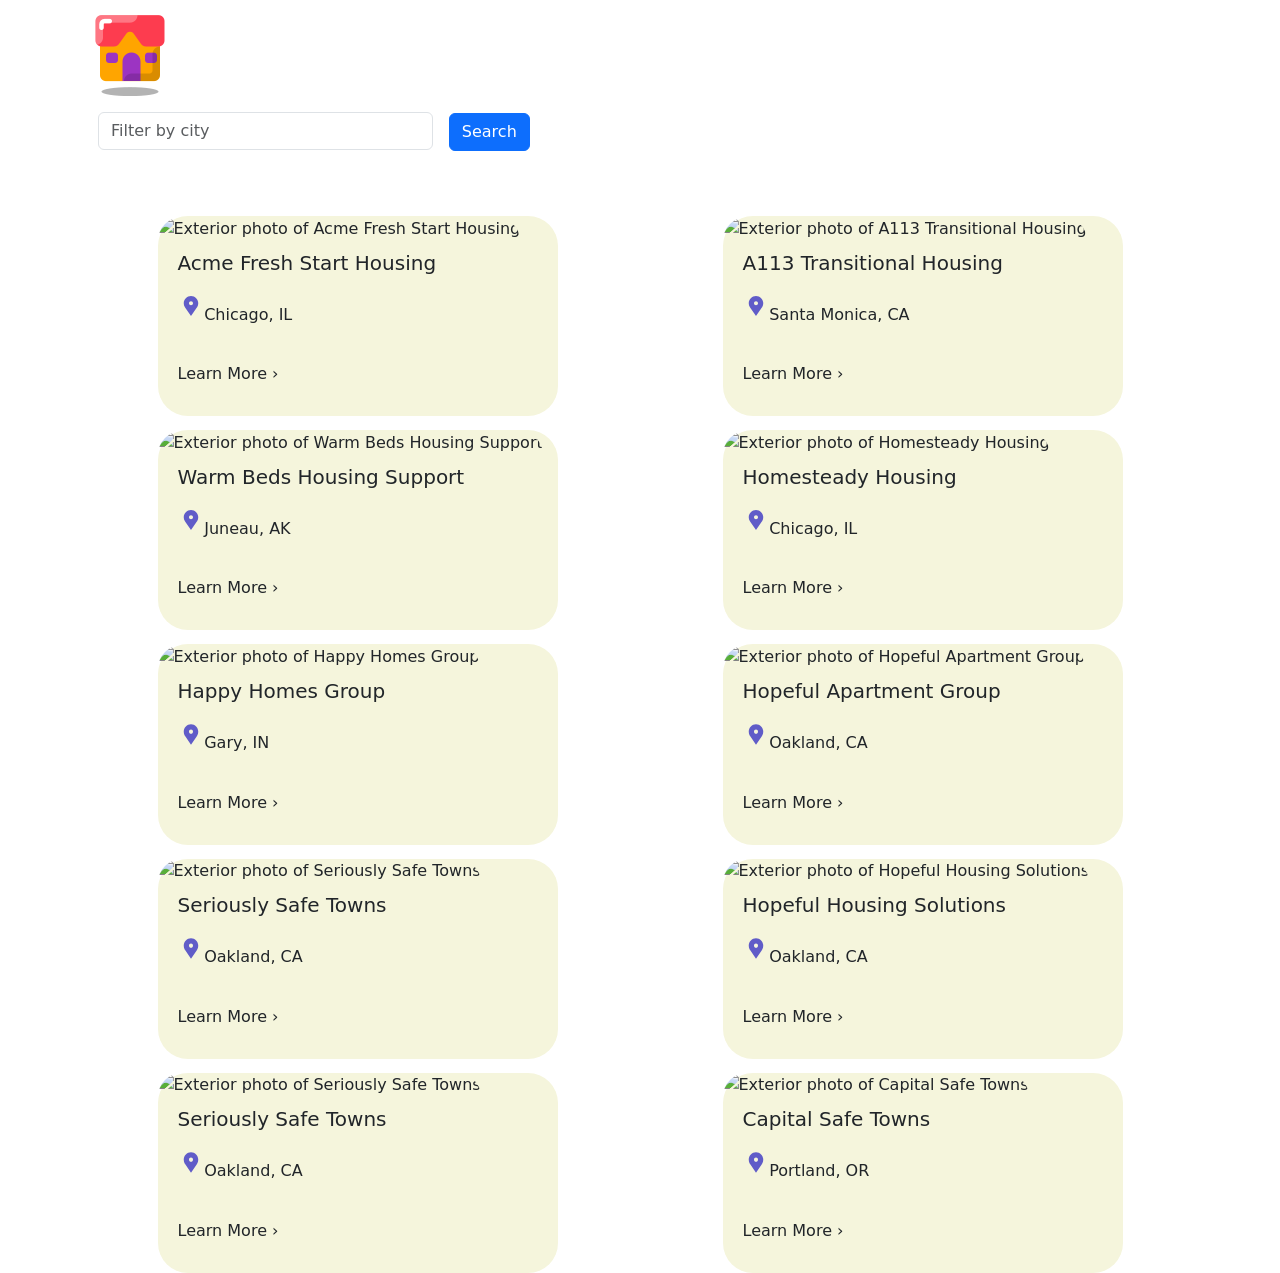
==== index.html @ 2a4a2e97 "Auto-generated commit" ====
<!doctype html>
<html lang="en" data-beasties-container>
<head>
  <meta charset="utf-8">
  <title>Assignment3HomesApp</title>
  <base href="/assignment-3-homes-app">
  <meta name="viewport" content="width=device-width, initial-scale=1">
  <link rel="icon" type="image/x-icon" href="favicon.ico">
<style>:root{--bs-blue:#0d6efd;--bs-indigo:#6610f2;--bs-purple:#6f42c1;--bs-pink:#d63384;--bs-red:#dc3545;--bs-orange:#fd7e14;--bs-yellow:#ffc107;--bs-green:#198754;--bs-teal:#20c997;--bs-cyan:#0dcaf0;--bs-black:#000;--bs-white:#fff;--bs-gray:#6c757d;--bs-gray-dark:#343a40;--bs-gray-100:#f8f9fa;--bs-gray-200:#e9ecef;--bs-gray-300:#dee2e6;--bs-gray-400:#ced4da;--bs-gray-500:#adb5bd;--bs-gray-600:#6c757d;--bs-gray-700:#495057;--bs-gray-800:#343a40;--bs-gray-900:#212529;--bs-primary:#0d6efd;--bs-secondary:#6c757d;--bs-success:#198754;--bs-info:#0dcaf0;--bs-warning:#ffc107;--bs-danger:#dc3545;--bs-light:#f8f9fa;--bs-dark:#212529;--bs-primary-rgb:13,110,253;--bs-secondary-rgb:108,117,125;--bs-success-rgb:25,135,84;--bs-info-rgb:13,202,240;--bs-warning-rgb:255,193,7;--bs-danger-rgb:220,53,69;--bs-light-rgb:248,249,250;--bs-dark-rgb:33,37,41;--bs-primary-text-emphasis:#052c65;--bs-secondary-text-emphasis:#2b2f32;--bs-success-text-emphasis:#0a3622;--bs-info-text-emphasis:#055160;--bs-warning-text-emphasis:#664d03;--bs-danger-text-emphasis:#58151c;--bs-light-text-emphasis:#495057;--bs-dark-text-emphasis:#495057;--bs-primary-bg-subtle:#cfe2ff;--bs-secondary-bg-subtle:#e2e3e5;--bs-success-bg-subtle:#d1e7dd;--bs-info-bg-subtle:#cff4fc;--bs-warning-bg-subtle:#fff3cd;--bs-danger-bg-subtle:#f8d7da;--bs-light-bg-subtle:#fcfcfd;--bs-dark-bg-subtle:#ced4da;--bs-primary-border-subtle:#9ec5fe;--bs-secondary-border-subtle:#c4c8cb;--bs-success-border-subtle:#a3cfbb;--bs-info-border-subtle:#9eeaf9;--bs-warning-border-subtle:#ffe69c;--bs-danger-border-subtle:#f1aeb5;--bs-light-border-subtle:#e9ecef;--bs-dark-border-subtle:#adb5bd;--bs-white-rgb:255,255,255;--bs-black-rgb:0,0,0;--bs-font-sans-serif:system-ui,-apple-system,"Segoe UI",Roboto,"Helvetica Neue","Noto Sans","Liberation Sans",Arial,sans-serif,"Apple Color Emoji","Segoe UI Emoji","Segoe UI Symbol","Noto Color Emoji";--bs-font-monospace:SFMono-Regular,Menlo,Monaco,Consolas,"Liberation Mono","Courier New",monospace;--bs-gradient:linear-gradient(180deg, rgba(255, 255, 255, .15), rgba(255, 255, 255, 0));--bs-body-font-family:var(--bs-font-sans-serif);--bs-body-font-size:1rem;--bs-body-font-weight:400;--bs-body-line-height:1.5;--bs-body-color:#212529;--bs-body-color-rgb:33,37,41;--bs-body-bg:#fff;--bs-body-bg-rgb:255,255,255;--bs-emphasis-color:#000;--bs-emphasis-color-rgb:0,0,0;--bs-secondary-color:rgba(33, 37, 41, .75);--bs-secondary-color-rgb:33,37,41;--bs-secondary-bg:#e9ecef;--bs-secondary-bg-rgb:233,236,239;--bs-tertiary-color:rgba(33, 37, 41, .5);--bs-tertiary-color-rgb:33,37,41;--bs-tertiary-bg:#f8f9fa;--bs-tertiary-bg-rgb:248,249,250;--bs-heading-color:inherit;--bs-link-color:#0d6efd;--bs-link-color-rgb:13,110,253;--bs-link-decoration:underline;--bs-link-hover-color:#0a58ca;--bs-link-hover-color-rgb:10,88,202;--bs-code-color:#d63384;--bs-highlight-color:#212529;--bs-highlight-bg:#fff3cd;--bs-border-width:1px;--bs-border-style:solid;--bs-border-color:#dee2e6;--bs-border-color-translucent:rgba(0, 0, 0, .175);--bs-border-radius:.375rem;--bs-border-radius-sm:.25rem;--bs-border-radius-lg:.5rem;--bs-border-radius-xl:1rem;--bs-border-radius-xxl:2rem;--bs-border-radius-2xl:var(--bs-border-radius-xxl);--bs-border-radius-pill:50rem;--bs-box-shadow:0 .5rem 1rem rgba(0, 0, 0, .15);--bs-box-shadow-sm:0 .125rem .25rem rgba(0, 0, 0, .075);--bs-box-shadow-lg:0 1rem 3rem rgba(0, 0, 0, .175);--bs-box-shadow-inset:inset 0 1px 2px rgba(0, 0, 0, .075);--bs-focus-ring-width:.25rem;--bs-focus-ring-opacity:.25;--bs-focus-ring-color:rgba(13, 110, 253, .25);--bs-form-valid-color:#198754;--bs-form-valid-border-color:#198754;--bs-form-invalid-color:#dc3545;--bs-form-invalid-border-color:#dc3545}*,:after,:before{box-sizing:border-box}@media(prefers-reduced-motion:no-preference){:root{scroll-behavior:smooth}}body{margin:0;font-family:var(--bs-body-font-family);font-size:var(--bs-body-font-size);font-weight:var(--bs-body-font-weight);line-height:var(--bs-body-line-height);color:var(--bs-body-color);text-align:var(--bs-body-text-align);background-color:var(--bs-body-bg);-webkit-text-size-adjust:100%;-webkit-tap-highlight-color:transparent}:root{--bs-breakpoint-xs:0;--bs-breakpoint-sm:576px;--bs-breakpoint-md:768px;--bs-breakpoint-lg:992px;--bs-breakpoint-xl:1200px;--bs-breakpoint-xxl:1400px}:root{--bs-btn-close-filter: }:root{--bs-carousel-indicator-active-bg:#fff;--bs-carousel-caption-color:#fff;--bs-carousel-control-icon-filter: }</style><link rel="stylesheet" href="styles-JG7EAGFK.css" media="print" onload="this.media='all'"><noscript><link rel="stylesheet" href="styles-JG7EAGFK.css"></noscript></head>
<body>
  <app-root></app-root>
<script src="main-HUT2ZLRN.js" type="module"></script></body>
</html>
---- styles-JG7EAGFK.css ----
@charset "UTF-8";:root,[data-bs-theme=light]{--bs-blue:#0d6efd;--bs-indigo:#6610f2;--bs-purple:#6f42c1;--bs-pink:#d63384;--bs-red:#dc3545;--bs-orange:#fd7e14;--bs-yellow:#ffc107;--bs-green:#198754;--bs-teal:#20c997;--bs-cyan:#0dcaf0;--bs-black:#000;--bs-white:#fff;--bs-gray:#6c757d;--bs-gray-dark:#343a40;--bs-gray-100:#f8f9fa;--bs-gray-200:#e9ecef;--bs-gray-300:#dee2e6;--bs-gray-400:#ced4da;--bs-gray-500:#adb5bd;--bs-gray-600:#6c757d;--bs-gray-700:#495057;--bs-gray-800:#343a40;--bs-gray-900:#212529;--bs-primary:#0d6efd;--bs-secondary:#6c757d;--bs-success:#198754;--bs-info:#0dcaf0;--bs-warning:#ffc107;--bs-danger:#dc3545;--bs-light:#f8f9fa;--bs-dark:#212529;--bs-primary-rgb:13,110,253;--bs-secondary-rgb:108,117,125;--bs-success-rgb:25,135,84;--bs-info-rgb:13,202,240;--bs-warning-rgb:255,193,7;--bs-danger-rgb:220,53,69;--bs-light-rgb:248,249,250;--bs-dark-rgb:33,37,41;--bs-primary-text-emphasis:#052c65;--bs-secondary-text-emphasis:#2b2f32;--bs-success-text-emphasis:#0a3622;--bs-info-text-emphasis:#055160;--bs-warning-text-emphasis:#664d03;--bs-danger-text-emphasis:#58151c;--bs-light-text-emphasis:#495057;--bs-dark-text-emphasis:#495057;--bs-primary-bg-subtle:#cfe2ff;--bs-secondary-bg-subtle:#e2e3e5;--bs-success-bg-subtle:#d1e7dd;--bs-info-bg-subtle:#cff4fc;--bs-warning-bg-subtle:#fff3cd;--bs-danger-bg-subtle:#f8d7da;--bs-light-bg-subtle:#fcfcfd;--bs-dark-bg-subtle:#ced4da;--bs-primary-border-subtle:#9ec5fe;--bs-secondary-border-subtle:#c4c8cb;--bs-success-border-subtle:#a3cfbb;--bs-info-border-subtle:#9eeaf9;--bs-warning-border-subtle:#ffe69c;--bs-danger-border-subtle:#f1aeb5;--bs-light-border-subtle:#e9ecef;--bs-dark-border-subtle:#adb5bd;--bs-white-rgb:255,255,255;--bs-black-rgb:0,0,0;--bs-font-sans-serif:system-ui,-apple-system,"Segoe UI",Roboto,"Helvetica Neue","Noto Sans","Liberation Sans",Arial,sans-serif,"Apple Color Emoji","Segoe UI Emoji","Segoe UI Symbol","Noto Color Emoji";--bs-font-monospace:SFMono-Regular,Menlo,Monaco,Consolas,"Liberation Mono","Courier New",monospace;--bs-gradient:linear-gradient(180deg, rgba(255, 255, 255, .15), rgba(255, 255, 255, 0));--bs-body-font-family:var(--bs-font-sans-serif);--bs-body-font-size:1rem;--bs-body-font-weight:400;--bs-body-line-height:1.5;--bs-body-color:#212529;--bs-body-color-rgb:33,37,41;--bs-body-bg:#fff;--bs-body-bg-rgb:255,255,255;--bs-emphasis-color:#000;--bs-emphasis-color-rgb:0,0,0;--bs-secondary-color:rgba(33, 37, 41, .75);--bs-secondary-color-rgb:33,37,41;--bs-secondary-bg:#e9ecef;--bs-secondary-bg-rgb:233,236,239;--bs-tertiary-color:rgba(33, 37, 41, .5);--bs-tertiary-color-rgb:33,37,41;--bs-tertiary-bg:#f8f9fa;--bs-tertiary-bg-rgb:248,249,250;--bs-heading-color:inherit;--bs-link-color:#0d6efd;--bs-link-color-rgb:13,110,253;--bs-link-decoration:underline;--bs-link-hover-color:#0a58ca;--bs-link-hover-color-rgb:10,88,202;--bs-code-color:#d63384;--bs-highlight-color:#212529;--bs-highlight-bg:#fff3cd;--bs-border-width:1px;--bs-border-style:solid;--bs-border-color:#dee2e6;--bs-border-color-translucent:rgba(0, 0, 0, .175);--bs-border-radius:.375rem;--bs-border-radius-sm:.25rem;--bs-border-radius-lg:.5rem;--bs-border-radius-xl:1rem;--bs-border-radius-xxl:2rem;--bs-border-radius-2xl:var(--bs-border-radius-xxl);--bs-border-radius-pill:50rem;--bs-box-shadow:0 .5rem 1rem rgba(0, 0, 0, .15);--bs-box-shadow-sm:0 .125rem .25rem rgba(0, 0, 0, .075);--bs-box-shadow-lg:0 1rem 3rem rgba(0, 0, 0, .175);--bs-box-shadow-inset:inset 0 1px 2px rgba(0, 0, 0, .075);--bs-focus-ring-width:.25rem;--bs-focus-ring-opacity:.25;--bs-focus-ring-color:rgba(13, 110, 253, .25);--bs-form-valid-color:#198754;--bs-form-valid-border-color:#198754;--bs-form-invalid-color:#dc3545;--bs-form-invalid-border-color:#dc3545}[data-bs-theme=dark]{color-scheme:dark;--bs-body-color:#dee2e6;--bs-body-color-rgb:222,226,230;--bs-body-bg:#212529;--bs-body-bg-rgb:33,37,41;--bs-emphasis-color:#fff;--bs-emphasis-color-rgb:255,255,255;--bs-secondary-color:rgba(222, 226, 230, .75);--bs-secondary-color-rgb:222,226,230;--bs-secondary-bg:#343a40;--bs-secondary-bg-rgb:52,58,64;--bs-tertiary-color:rgba(222, 226, 230, .5);--bs-tertiary-color-rgb:222,226,230;--bs-tertiary-bg:#2b3035;--bs-tertiary-bg-rgb:43,48,53;--bs-primary-text-emphasis:#6ea8fe;--bs-secondary-text-emphasis:#a7acb1;--bs-success-text-emphasis:#75b798;--bs-info-text-emphasis:#6edff6;--bs-warning-text-emphasis:#ffda6a;--bs-danger-text-emphasis:#ea868f;--bs-light-text-emphasis:#f8f9fa;--bs-dark-text-emphasis:#dee2e6;--bs-primary-bg-subtle:#031633;--bs-secondary-bg-subtle:#161719;--bs-success-bg-subtle:#051b11;--bs-info-bg-subtle:#032830;--bs-warning-bg-subtle:#332701;--bs-danger-bg-subtle:#2c0b0e;--bs-light-bg-subtle:#343a40;--bs-dark-bg-subtle:#1a1d20;--bs-primary-border-subtle:#084298;--bs-secondary-border-subtle:#41464b;--bs-success-border-subtle:#0f5132;--bs-info-border-subtle:#087990;--bs-warning-border-subtle:#997404;--bs-danger-border-subtle:#842029;--bs-light-border-subtle:#495057;--bs-dark-border-subtle:#343a40;--bs-heading-color:inherit;--bs-link-color:#6ea8fe;--bs-link-hover-color:#8bb9fe;--bs-link-color-rgb:110,168,254;--bs-link-hover-color-rgb:139,185,254;--bs-code-color:#e685b5;--bs-highlight-color:#dee2e6;--bs-highlight-bg:#664d03;--bs-border-color:#495057;--bs-border-color-translucent:rgba(255, 255, 255, .15);--bs-form-valid-color:#75b798;--bs-form-valid-border-color:#75b798;--bs-form-invalid-color:#ea868f;--bs-form-invalid-border-color:#ea868f}*,:after,:before{box-sizing:border-box}@media(prefers-reduced-motion:no-preference){:root{scroll-behavior:smooth}}body{margin:0;font-family:var(--bs-body-font-family);font-size:var(--bs-body-font-size);font-weight:var(--bs-body-font-weight);line-height:var(--bs-body-line-height);color:var(--bs-body-color);text-align:var(--bs-body-text-align);background-color:var(--bs-body-bg);-webkit-text-size-adjust:100%;-webkit-tap-highlight-color:transparent}hr{margin:1rem 0;color:inherit;border:0;border-top:var(--bs-border-width) solid;opacity:.25}.h1,.h2,.h3,.h4,.h5,.h6,h1,h2,h3,h4,h5,h6{margin-top:0;margin-bottom:.5rem;font-weight:500;line-height:1.2;color:var(--bs-heading-color)}.h1,h1{font-size:calc(1.375rem + 1.5vw)}@media(min-width:1200px){.h1,h1{font-size:2.5rem}}.h2,h2{font-size:calc(1.325rem + .9vw)}@media(min-width:1200px){.h2,h2{font-size:2rem}}.h3,h3{font-size:calc(1.3rem + .6vw)}@media(min-width:1200px){.h3,h3{font-size:1.75rem}}.h4,h4{font-size:calc(1.275rem + .3vw)}@media(min-width:1200px){.h4,h4{font-size:1.5rem}}.h5,h5{font-size:1.25rem}.h6,h6{font-size:1rem}p{margin-top:0;margin-bottom:1rem}abbr[title]{-webkit-text-decoration:underline dotted;text-decoration:underline dotted;cursor:help;-webkit-text-decoration-skip-ink:none;text-decoration-skip-ink:none}address{margin-bottom:1rem;font-style:normal;line-height:inherit}ol,ul{padding-left:2rem}dl,ol,ul{margin-top:0;margin-bottom:1rem}ol ol,ol ul,ul ol,ul ul{margin-bottom:0}dt{font-weight:700}dd{margin-bottom:.5rem;margin-left:0}blockquote{margin:0 0 1rem}b,strong{font-weight:bolder}.small,small{font-size:.875em}.mark,mark{padding:.1875em;color:var(--bs-highlight-color);background-color:var(--bs-highlight-bg)}sub,sup{position:relative;font-size:.75em;line-height:0;vertical-align:baseline}sub{bottom:-.25em}sup{top:-.5em}a{color:rgba(var(--bs-link-color-rgb),var(--bs-link-opacity,1));text-decoration:underline}a:hover{--bs-link-color-rgb:var(--bs-link-hover-color-rgb)}a:not([href]):not([class]),a:not([href]):not([class]):hover{color:inherit;text-decoration:none}code,kbd,pre,samp{font-family:var(--bs-font-monospace);font-size:1em}pre{display:block;margin-top:0;margin-bottom:1rem;overflow:auto;font-size:.875em}pre code{font-size:inherit;color:inherit;word-break:normal}code{font-size:.875em;color:var(--bs-code-color);word-wrap:break-word}a>code{color:inherit}kbd{padding:.1875rem .375rem;font-size:.875em;color:var(--bs-body-bg);background-color:var(--bs-body-color);border-radius:.25rem}kbd kbd{padding:0;font-size:1em}figure{margin:0 0 1rem}img,svg{vertical-align:middle}table{caption-side:bottom;border-collapse:collapse}caption{padding-top:.5rem;padding-bottom:.5rem;color:var(--bs-secondary-color);text-align:left}th{text-align:inherit;text-align:-webkit-match-parent}tbody,td,tfoot,th,thead,tr{border-color:inherit;border-style:solid;border-width:0}label{display:inline-block}button{border-radius:0}button:focus:not(:focus-visible){outline:0}button,input,optgroup,select,textarea{margin:0;font-family:inherit;font-size:inherit;line-height:inherit}button,select{text-transform:none}[role=button]{cursor:pointer}select{word-wrap:normal}select:disabled{opacity:1}[list]:not([type=date]):not([type=datetime-local]):not([type=month]):not([type=week]):not([type=time])::-webkit-calendar-picker-indicator{display:none!important}[type=button],[type=reset],[type=submit],button{-webkit-appearance:button}[type=button]:not(:disabled),[type=reset]:not(:disabled),[type=submit]:not(:disabled),button:not(:disabled){cursor:pointer}::-moz-focus-inner{padding:0;border-style:none}textarea{resize:vertical}fieldset{min-width:0;padding:0;margin:0;border:0}legend{float:left;width:100%;padding:0;margin-bottom:.5rem;line-height:inherit;font-size:calc(1.275rem + .3vw)}@media(min-width:1200px){legend{font-size:1.5rem}}legend+*{clear:left}::-webkit-datetime-edit-day-field,::-webkit-datetime-edit-fields-wrapper,::-webkit-datetime-edit-hour-field,::-webkit-datetime-edit-minute,::-webkit-datetime-edit-month-field,::-webkit-datetime-edit-text,::-webkit-datetime-edit-year-field{padding:0}::-webkit-inner-spin-button{height:auto}[type=search]{-webkit-appearance:textfield;outline-offset:-2px}[type=search]::-webkit-search-cancel-button{cursor:pointer;filter:grayscale(1)}::-webkit-search-decoration{-webkit-appearance:none}::-webkit-color-swatch-wrapper{padding:0}::-webkit-file-upload-button{font:inherit;-webkit-appearance:button}::file-selector-button{font:inherit;-webkit-appearance:button}output{display:inline-block}iframe{border:0}summary{display:list-item;cursor:pointer}progress{vertical-align:baseline}[hidden]{display:none!important}.lead{font-size:1.25rem;font-weight:300}.display-1{font-weight:300;line-height:1.2;font-size:calc(1.625rem + 4.5vw)}@media(min-width:1200px){.display-1{font-size:5rem}}.display-2{font-weight:300;line-height:1.2;font-size:calc(1.575rem + 3.9vw)}@media(min-width:1200px){.display-2{font-size:4.5rem}}.display-3{font-weight:300;line-height:1.2;font-size:calc(1.525rem + 3.3vw)}@media(min-width:1200px){.display-3{font-size:4rem}}.display-4{font-weight:300;line-height:1.2;font-size:calc(1.475rem + 2.7vw)}@media(min-width:1200px){.display-4{font-size:3.5rem}}.display-5{font-weight:300;line-height:1.2;font-size:calc(1.425rem + 2.1vw)}@media(min-width:1200px){.display-5{font-size:3rem}}.display-6{font-weight:300;line-height:1.2;font-size:calc(1.375rem + 1.5vw)}@media(min-width:1200px){.display-6{font-size:2.5rem}}.list-unstyled,.list-inline{padding-left:0;list-style:none}.list-inline-item{display:inline-block}.list-inline-item:not(:last-child){margin-right:.5rem}.initialism{font-size:.875em;text-transform:uppercase}.blockquote{margin-bottom:1rem;font-size:1.25rem}.blockquote>:last-child{margin-bottom:0}.blockquote-footer{margin-top:-1rem;margin-bottom:1rem;font-size:.875em;color:#6c757d}.blockquote-footer:before{content:"\2014\a0"}.img-fluid{max-width:100%;height:auto}.img-thumbnail{padding:.25rem;background-color:var(--bs-body-bg);border:var(--bs-border-width) solid var(--bs-border-color);border-radius:var(--bs-border-radius);max-width:100%;height:auto}.figure{display:inline-block}.figure-img{margin-bottom:.5rem;line-height:1}.figure-caption{font-size:.875em;color:var(--bs-secondary-color)}.container,.container-fluid,.container-lg,.container-md,.container-sm,.container-xl,.container-xxl{--bs-gutter-x:1.5rem;--bs-gutter-y:0;width:100%;padding-right:calc(var(--bs-gutter-x) * .5);padding-left:calc(var(--bs-gutter-x) * .5);margin-right:auto;margin-left:auto}@media(min-width:576px){.container,.container-sm{max-width:540px}}@media(min-width:768px){.container,.container-md,.container-sm{max-width:720px}}@media(min-width:992px){.container,.container-lg,.container-md,.container-sm{max-width:960px}}@media(min-width:1200px){.container,.container-lg,.container-md,.container-sm,.container-xl{max-width:1140px}}@media(min-width:1400px){.container,.container-lg,.container-md,.container-sm,.container-xl,.container-xxl{max-width:1320px}}:root{--bs-breakpoint-xs:0;--bs-breakpoint-sm:576px;--bs-breakpoint-md:768px;--bs-breakpoint-lg:992px;--bs-breakpoint-xl:1200px;--bs-breakpoint-xxl:1400px}.row{--bs-gutter-x:1.5rem;--bs-gutter-y:0;display:flex;flex-wrap:wrap;margin-top:calc(-1 * var(--bs-gutter-y));margin-right:calc(-.5 * var(--bs-gutter-x));margin-left:calc(-.5 * var(--bs-gutter-x))}.row>*{flex-shrink:0;width:100%;max-width:100%;padding-right:calc(var(--bs-gutter-x) * .5);padding-left:calc(var(--bs-gutter-x) * .5);margin-top:var(--bs-gutter-y)}.col{flex:1 0 0}.row-cols-auto>*{flex:0 0 auto;width:auto}.row-cols-1>*{flex:0 0 auto;width:100%}.row-cols-2>*{flex:0 0 auto;width:50%}.row-cols-3>*{flex:0 0 auto;width:33.33333333%}.row-cols-4>*{flex:0 0 auto;width:25%}.row-cols-5>*{flex:0 0 auto;width:20%}.row-cols-6>*{flex:0 0 auto;width:16.66666667%}.col-auto{flex:0 0 auto;width:auto}.col-1{flex:0 0 auto;width:8.33333333%}.col-2{flex:0 0 auto;width:16.66666667%}.col-3{flex:0 0 auto;width:25%}.col-4{flex:0 0 auto;width:33.33333333%}.col-5{flex:0 0 auto;width:41.66666667%}.col-6{flex:0 0 auto;width:50%}.col-7{flex:0 0 auto;width:58.33333333%}.col-8{flex:0 0 auto;width:66.66666667%}.col-9{flex:0 0 auto;width:75%}.col-10{flex:0 0 auto;width:83.33333333%}.col-11{flex:0 0 auto;width:91.66666667%}.col-12{flex:0 0 auto;width:100%}.offset-1{margin-left:8.33333333%}.offset-2{margin-left:16.66666667%}.offset-3{margin-left:25%}.offset-4{margin-left:33.33333333%}.offset-5{margin-left:41.66666667%}.offset-6{margin-left:50%}.offset-7{margin-left:58.33333333%}.offset-8{margin-left:66.66666667%}.offset-9{margin-left:75%}.offset-10{margin-left:83.33333333%}.offset-11{margin-left:91.66666667%}.g-0,.gx-0{--bs-gutter-x:0}.g-0,.gy-0{--bs-gutter-y:0}.g-1,.gx-1{--bs-gutter-x:.25rem}.g-1,.gy-1{--bs-gutter-y:.25rem}.g-2,.gx-2{--bs-gutter-x:.5rem}.g-2,.gy-2{--bs-gutter-y:.5rem}.g-3,.gx-3{--bs-gutter-x:1rem}.g-3,.gy-3{--bs-gutter-y:1rem}.g-4,.gx-4{--bs-gutter-x:1.5rem}.g-4,.gy-4{--bs-gutter-y:1.5rem}.g-5,.gx-5{--bs-gutter-x:3rem}.g-5,.gy-5{--bs-gutter-y:3rem}@media(min-width:576px){.col-sm{flex:1 0 0}.row-cols-sm-auto>*{flex:0 0 auto;width:auto}.row-cols-sm-1>*{flex:0 0 auto;width:100%}.row-cols-sm-2>*{flex:0 0 auto;width:50%}.row-cols-sm-3>*{flex:0 0 auto;width:33.33333333%}.row-cols-sm-4>*{flex:0 0 auto;width:25%}.row-cols-sm-5>*{flex:0 0 auto;width:20%}.row-cols-sm-6>*{flex:0 0 auto;width:16.66666667%}.col-sm-auto{flex:0 0 auto;width:auto}.col-sm-1{flex:0 0 auto;width:8.33333333%}.col-sm-2{flex:0 0 auto;width:16.66666667%}.col-sm-3{flex:0 0 auto;width:25%}.col-sm-4{flex:0 0 auto;width:33.33333333%}.col-sm-5{flex:0 0 auto;width:41.66666667%}.col-sm-6{flex:0 0 auto;width:50%}.col-sm-7{flex:0 0 auto;width:58.33333333%}.col-sm-8{flex:0 0 auto;width:66.66666667%}.col-sm-9{flex:0 0 auto;width:75%}.col-sm-10{flex:0 0 auto;width:83.33333333%}.col-sm-11{flex:0 0 auto;width:91.66666667%}.col-sm-12{flex:0 0 auto;width:100%}.offset-sm-0{margin-left:0}.offset-sm-1{margin-left:8.33333333%}.offset-sm-2{margin-left:16.66666667%}.offset-sm-3{margin-left:25%}.offset-sm-4{margin-left:33.33333333%}.offset-sm-5{margin-left:41.66666667%}.offset-sm-6{margin-left:50%}.offset-sm-7{margin-left:58.33333333%}.offset-sm-8{margin-left:66.66666667%}.offset-sm-9{margin-left:75%}.offset-sm-10{margin-left:83.33333333%}.offset-sm-11{margin-left:91.66666667%}.g-sm-0,.gx-sm-0{--bs-gutter-x:0}.g-sm-0,.gy-sm-0{--bs-gutter-y:0}.g-sm-1,.gx-sm-1{--bs-gutter-x:.25rem}.g-sm-1,.gy-sm-1{--bs-gutter-y:.25rem}.g-sm-2,.gx-sm-2{--bs-gutter-x:.5rem}.g-sm-2,.gy-sm-2{--bs-gutter-y:.5rem}.g-sm-3,.gx-sm-3{--bs-gutter-x:1rem}.g-sm-3,.gy-sm-3{--bs-gutter-y:1rem}.g-sm-4,.gx-sm-4{--bs-gutter-x:1.5rem}.g-sm-4,.gy-sm-4{--bs-gutter-y:1.5rem}.g-sm-5,.gx-sm-5{--bs-gutter-x:3rem}.g-sm-5,.gy-sm-5{--bs-gutter-y:3rem}}@media(min-width:768px){.col-md{flex:1 0 0}.row-cols-md-auto>*{flex:0 0 auto;width:auto}.row-cols-md-1>*{flex:0 0 auto;width:100%}.row-cols-md-2>*{flex:0 0 auto;width:50%}.row-cols-md-3>*{flex:0 0 auto;width:33.33333333%}.row-cols-md-4>*{flex:0 0 auto;width:25%}.row-cols-md-5>*{flex:0 0 auto;width:20%}.row-cols-md-6>*{flex:0 0 auto;width:16.66666667%}.col-md-auto{flex:0 0 auto;width:auto}.col-md-1{flex:0 0 auto;width:8.33333333%}.col-md-2{flex:0 0 auto;width:16.66666667%}.col-md-3{flex:0 0 auto;width:25%}.col-md-4{flex:0 0 auto;width:33.33333333%}.col-md-5{flex:0 0 auto;width:41.66666667%}.col-md-6{flex:0 0 auto;width:50%}.col-md-7{flex:0 0 auto;width:58.33333333%}.col-md-8{flex:0 0 auto;width:66.66666667%}.col-md-9{flex:0 0 auto;width:75%}.col-md-10{flex:0 0 auto;width:83.33333333%}.col-md-11{flex:0 0 auto;width:91.66666667%}.col-md-12{flex:0 0 auto;width:100%}.offset-md-0{margin-left:0}.offset-md-1{margin-left:8.33333333%}.offset-md-2{margin-left:16.66666667%}.offset-md-3{margin-left:25%}.offset-md-4{margin-left:33.33333333%}.offset-md-5{margin-left:41.66666667%}.offset-md-6{margin-left:50%}.offset-md-7{margin-left:58.33333333%}.offset-md-8{margin-left:66.66666667%}.offset-md-9{margin-left:75%}.offset-md-10{margin-left:83.33333333%}.offset-md-11{margin-left:91.66666667%}.g-md-0,.gx-md-0{--bs-gutter-x:0}.g-md-0,.gy-md-0{--bs-gutter-y:0}.g-md-1,.gx-md-1{--bs-gutter-x:.25rem}.g-md-1,.gy-md-1{--bs-gutter-y:.25rem}.g-md-2,.gx-md-2{--bs-gutter-x:.5rem}.g-md-2,.gy-md-2{--bs-gutter-y:.5rem}.g-md-3,.gx-md-3{--bs-gutter-x:1rem}.g-md-3,.gy-md-3{--bs-gutter-y:1rem}.g-md-4,.gx-md-4{--bs-gutter-x:1.5rem}.g-md-4,.gy-md-4{--bs-gutter-y:1.5rem}.g-md-5,.gx-md-5{--bs-gutter-x:3rem}.g-md-5,.gy-md-5{--bs-gutter-y:3rem}}@media(min-width:992px){.col-lg{flex:1 0 0}.row-cols-lg-auto>*{flex:0 0 auto;width:auto}.row-cols-lg-1>*{flex:0 0 auto;width:100%}.row-cols-lg-2>*{flex:0 0 auto;width:50%}.row-cols-lg-3>*{flex:0 0 auto;width:33.33333333%}.row-cols-lg-4>*{flex:0 0 auto;width:25%}.row-cols-lg-5>*{flex:0 0 auto;width:20%}.row-cols-lg-6>*{flex:0 0 auto;width:16.66666667%}.col-lg-auto{flex:0 0 auto;width:auto}.col-lg-1{flex:0 0 auto;width:8.33333333%}.col-lg-2{flex:0 0 auto;width:16.66666667%}.col-lg-3{flex:0 0 auto;width:25%}.col-lg-4{flex:0 0 auto;width:33.33333333%}.col-lg-5{flex:0 0 auto;width:41.66666667%}.col-lg-6{flex:0 0 auto;width:50%}.col-lg-7{flex:0 0 auto;width:58.33333333%}.col-lg-8{flex:0 0 auto;width:66.66666667%}.col-lg-9{flex:0 0 auto;width:75%}.col-lg-10{flex:0 0 auto;width:83.33333333%}.col-lg-11{flex:0 0 auto;width:91.66666667%}.col-lg-12{flex:0 0 auto;width:100%}.offset-lg-0{margin-left:0}.offset-lg-1{margin-left:8.33333333%}.offset-lg-2{margin-left:16.66666667%}.offset-lg-3{margin-left:25%}.offset-lg-4{margin-left:33.33333333%}.offset-lg-5{margin-left:41.66666667%}.offset-lg-6{margin-left:50%}.offset-lg-7{margin-left:58.33333333%}.offset-lg-8{margin-left:66.66666667%}.offset-lg-9{margin-left:75%}.offset-lg-10{margin-left:83.33333333%}.offset-lg-11{margin-left:91.66666667%}.g-lg-0,.gx-lg-0{--bs-gutter-x:0}.g-lg-0,.gy-lg-0{--bs-gutter-y:0}.g-lg-1,.gx-lg-1{--bs-gutter-x:.25rem}.g-lg-1,.gy-lg-1{--bs-gutter-y:.25rem}.g-lg-2,.gx-lg-2{--bs-gutter-x:.5rem}.g-lg-2,.gy-lg-2{--bs-gutter-y:.5rem}.g-lg-3,.gx-lg-3{--bs-gutter-x:1rem}.g-lg-3,.gy-lg-3{--bs-gutter-y:1rem}.g-lg-4,.gx-lg-4{--bs-gutter-x:1.5rem}.g-lg-4,.gy-lg-4{--bs-gutter-y:1.5rem}.g-lg-5,.gx-lg-5{--bs-gutter-x:3rem}.g-lg-5,.gy-lg-5{--bs-gutter-y:3rem}}@media(min-width:1200px){.col-xl{flex:1 0 0}.row-cols-xl-auto>*{flex:0 0 auto;width:auto}.row-cols-xl-1>*{flex:0 0 auto;width:100%}.row-cols-xl-2>*{flex:0 0 auto;width:50%}.row-cols-xl-3>*{flex:0 0 auto;width:33.33333333%}.row-cols-xl-4>*{flex:0 0 auto;width:25%}.row-cols-xl-5>*{flex:0 0 auto;width:20%}.row-cols-xl-6>*{flex:0 0 auto;width:16.66666667%}.col-xl-auto{flex:0 0 auto;width:auto}.col-xl-1{flex:0 0 auto;width:8.33333333%}.col-xl-2{flex:0 0 auto;width:16.66666667%}.col-xl-3{flex:0 0 auto;width:25%}.col-xl-4{flex:0 0 auto;width:33.33333333%}.col-xl-5{flex:0 0 auto;width:41.66666667%}.col-xl-6{flex:0 0 auto;width:50%}.col-xl-7{flex:0 0 auto;width:58.33333333%}.col-xl-8{flex:0 0 auto;width:66.66666667%}.col-xl-9{flex:0 0 auto;width:75%}.col-xl-10{flex:0 0 auto;width:83.33333333%}.col-xl-11{flex:0 0 auto;width:91.66666667%}.col-xl-12{flex:0 0 auto;width:100%}.offset-xl-0{margin-left:0}.offset-xl-1{margin-left:8.33333333%}.offset-xl-2{margin-left:16.66666667%}.offset-xl-3{margin-left:25%}.offset-xl-4{margin-left:33.33333333%}.offset-xl-5{margin-left:41.66666667%}.offset-xl-6{margin-left:50%}.offset-xl-7{margin-left:58.33333333%}.offset-xl-8{margin-left:66.66666667%}.offset-xl-9{margin-left:75%}.offset-xl-10{margin-left:83.33333333%}.offset-xl-11{margin-left:91.66666667%}.g-xl-0,.gx-xl-0{--bs-gutter-x:0}.g-xl-0,.gy-xl-0{--bs-gutter-y:0}.g-xl-1,.gx-xl-1{--bs-gutter-x:.25rem}.g-xl-1,.gy-xl-1{--bs-gutter-y:.25rem}.g-xl-2,.gx-xl-2{--bs-gutter-x:.5rem}.g-xl-2,.gy-xl-2{--bs-gutter-y:.5rem}.g-xl-3,.gx-xl-3{--bs-gutter-x:1rem}.g-xl-3,.gy-xl-3{--bs-gutter-y:1rem}.g-xl-4,.gx-xl-4{--bs-gutter-x:1.5rem}.g-xl-4,.gy-xl-4{--bs-gutter-y:1.5rem}.g-xl-5,.gx-xl-5{--bs-gutter-x:3rem}.g-xl-5,.gy-xl-5{--bs-gutter-y:3rem}}@media(min-width:1400px){.col-xxl{flex:1 0 0}.row-cols-xxl-auto>*{flex:0 0 auto;width:auto}.row-cols-xxl-1>*{flex:0 0 auto;width:100%}.row-cols-xxl-2>*{flex:0 0 auto;width:50%}.row-cols-xxl-3>*{flex:0 0 auto;width:33.33333333%}.row-cols-xxl-4>*{flex:0 0 auto;width:25%}.row-cols-xxl-5>*{flex:0 0 auto;width:20%}.row-cols-xxl-6>*{flex:0 0 auto;width:16.66666667%}.col-xxl-auto{flex:0 0 auto;width:auto}.col-xxl-1{flex:0 0 auto;width:8.33333333%}.col-xxl-2{flex:0 0 auto;width:16.66666667%}.col-xxl-3{flex:0 0 auto;width:25%}.col-xxl-4{flex:0 0 auto;width:33.33333333%}.col-xxl-5{flex:0 0 auto;width:41.66666667%}.col-xxl-6{flex:0 0 auto;width:50%}.col-xxl-7{flex:0 0 auto;width:58.33333333%}.col-xxl-8{flex:0 0 auto;width:66.66666667%}.col-xxl-9{flex:0 0 auto;width:75%}.col-xxl-10{flex:0 0 auto;width:83.33333333%}.col-xxl-11{flex:0 0 auto;width:91.66666667%}.col-xxl-12{flex:0 0 auto;width:100%}.offset-xxl-0{margin-left:0}.offset-xxl-1{margin-left:8.33333333%}.offset-xxl-2{margin-left:16.66666667%}.offset-xxl-3{margin-left:25%}.offset-xxl-4{margin-left:33.33333333%}.offset-xxl-5{margin-left:41.66666667%}.offset-xxl-6{margin-left:50%}.offset-xxl-7{margin-left:58.33333333%}.offset-xxl-8{margin-left:66.66666667%}.offset-xxl-9{margin-left:75%}.offset-xxl-10{margin-left:83.33333333%}.offset-xxl-11{margin-left:91.66666667%}.g-xxl-0,.gx-xxl-0{--bs-gutter-x:0}.g-xxl-0,.gy-xxl-0{--bs-gutter-y:0}.g-xxl-1,.gx-xxl-1{--bs-gutter-x:.25rem}.g-xxl-1,.gy-xxl-1{--bs-gutter-y:.25rem}.g-xxl-2,.gx-xxl-2{--bs-gutter-x:.5rem}.g-xxl-2,.gy-xxl-2{--bs-gutter-y:.5rem}.g-xxl-3,.gx-xxl-3{--bs-gutter-x:1rem}.g-xxl-3,.gy-xxl-3{--bs-gutter-y:1rem}.g-xxl-4,.gx-xxl-4{--bs-gutter-x:1.5rem}.g-xxl-4,.gy-xxl-4{--bs-gutter-y:1.5rem}.g-xxl-5,.gx-xxl-5{--bs-gutter-x:3rem}.g-xxl-5,.gy-xxl-5{--bs-gutter-y:3rem}}.table{--bs-table-color-type:initial;--bs-table-bg-type:initial;--bs-table-color-state:initial;--bs-table-bg-state:initial;--bs-table-color:var(--bs-emphasis-color);--bs-table-bg:var(--bs-body-bg);--bs-table-border-color:var(--bs-border-color);--bs-table-accent-bg:transparent;--bs-table-striped-color:var(--bs-emphasis-color);--bs-table-striped-bg:rgba(var(--bs-emphasis-color-rgb), .05);--bs-table-active-color:var(--bs-emphasis-color);--bs-table-active-bg:rgba(var(--bs-emphasis-color-rgb), .1);--bs-table-hover-color:var(--bs-emphasis-color);--bs-table-hover-bg:rgba(var(--bs-emphasis-color-rgb), .075);width:100%;margin-bottom:1rem;vertical-align:top;border-color:var(--bs-table-border-color)}.table>:not(caption)>*>*{padding:.5rem;color:var(--bs-table-color-state,var(--bs-table-color-type,var(--bs-table-color)));background-color:var(--bs-table-bg);border-bottom-width:var(--bs-border-width);box-shadow:inset 0 0 0 9999px var(--bs-table-bg-state,var(--bs-table-bg-type,var(--bs-table-accent-bg)))}.table>tbody{vertical-align:inherit}.table>thead{vertical-align:bottom}.table-group-divider{border-top:calc(var(--bs-border-width) * 2) solid currentcolor}.caption-top{caption-side:top}.table-sm>:not(caption)>*>*{padding:.25rem}.table-bordered>:not(caption)>*{border-width:var(--bs-border-width) 0}.table-bordered>:not(caption)>*>*{border-width:0 var(--bs-border-width)}.table-borderless>:not(caption)>*>*{border-bottom-width:0}.table-borderless>:not(:first-child){border-top-width:0}.table-striped>tbody>tr:nth-of-type(odd)>*{--bs-table-color-type:var(--bs-table-striped-color);--bs-table-bg-type:var(--bs-table-striped-bg)}.table-striped-columns>:not(caption)>tr>:nth-child(2n){--bs-table-color-type:var(--bs-table-striped-color);--bs-table-bg-type:var(--bs-table-striped-bg)}.table-active{--bs-table-color-state:var(--bs-table-active-color);--bs-table-bg-state:var(--bs-table-active-bg)}.table-hover>tbody>tr:hover>*{--bs-table-color-state:var(--bs-table-hover-color);--bs-table-bg-state:var(--bs-table-hover-bg)}.table-primary{--bs-table-color:#000;--bs-table-bg:#cfe2ff;--bs-table-border-color:#a6b5cc;--bs-table-striped-bg:#c5d7f2;--bs-table-striped-color:#000;--bs-table-active-bg:#bacbe6;--bs-table-active-color:#000;--bs-table-hover-bg:#bfd1ec;--bs-table-hover-color:#000;color:var(--bs-table-color);border-color:var(--bs-table-border-color)}.table-secondary{--bs-table-color:#000;--bs-table-bg:#e2e3e5;--bs-table-border-color:#b5b6b7;--bs-table-striped-bg:#d7d8da;--bs-table-striped-color:#000;--bs-table-active-bg:#cbccce;--bs-table-active-color:#000;--bs-table-hover-bg:#d1d2d4;--bs-table-hover-color:#000;color:var(--bs-table-color);border-color:var(--bs-table-border-color)}.table-success{--bs-table-color:#000;--bs-table-bg:#d1e7dd;--bs-table-border-color:#a7b9b1;--bs-table-striped-bg:#c7dbd2;--bs-table-striped-color:#000;--bs-table-active-bg:#bcd0c7;--bs-table-active-color:#000;--bs-table-hover-bg:#c1d6cc;--bs-table-hover-color:#000;color:var(--bs-table-color);border-color:var(--bs-table-border-color)}.table-info{--bs-table-color:#000;--bs-table-bg:#cff4fc;--bs-table-border-color:#a6c3ca;--bs-table-striped-bg:#c5e8ef;--bs-table-striped-color:#000;--bs-table-active-bg:#badce3;--bs-table-active-color:#000;--bs-table-hover-bg:#bfe2e9;--bs-table-hover-color:#000;color:var(--bs-table-color);border-color:var(--bs-table-border-color)}.table-warning{--bs-table-color:#000;--bs-table-bg:#fff3cd;--bs-table-border-color:#ccc2a4;--bs-table-striped-bg:#f2e7c3;--bs-table-striped-color:#000;--bs-table-active-bg:#e6dbb9;--bs-table-active-color:#000;--bs-table-hover-bg:#ece1be;--bs-table-hover-color:#000;color:var(--bs-table-color);border-color:var(--bs-table-border-color)}.table-danger{--bs-table-color:#000;--bs-table-bg:#f8d7da;--bs-table-border-color:#c6acae;--bs-table-striped-bg:#eccccf;--bs-table-striped-color:#000;--bs-table-active-bg:#dfc2c4;--bs-table-active-color:#000;--bs-table-hover-bg:#e5c7ca;--bs-table-hover-color:#000;color:var(--bs-table-color);border-color:var(--bs-table-border-color)}.table-light{--bs-table-color:#000;--bs-table-bg:#f8f9fa;--bs-table-border-color:#c6c7c8;--bs-table-striped-bg:#ecedee;--bs-table-striped-color:#000;--bs-table-active-bg:#dfe0e1;--bs-table-active-color:#000;--bs-table-hover-bg:#e5e6e7;--bs-table-hover-color:#000;color:var(--bs-table-color);border-color:var(--bs-table-border-color)}.table-dark{--bs-table-color:#fff;--bs-table-bg:#212529;--bs-table-border-color:#4d5154;--bs-table-striped-bg:#2c3034;--bs-table-striped-color:#fff;--bs-table-active-bg:#373b3e;--bs-table-active-color:#fff;--bs-table-hover-bg:#323539;--bs-table-hover-color:#fff;color:var(--bs-table-color);border-color:var(--bs-table-border-color)}.table-responsive{overflow-x:auto;-webkit-overflow-scrolling:touch}@media(max-width:575.98px){.table-responsive-sm{overflow-x:auto;-webkit-overflow-scrolling:touch}}@media(max-width:767.98px){.table-responsive-md{overflow-x:auto;-webkit-overflow-scrolling:touch}}@media(max-width:991.98px){.table-responsive-lg{overflow-x:auto;-webkit-overflow-scrolling:touch}}@media(max-width:1199.98px){.table-responsive-xl{overflow-x:auto;-webkit-overflow-scrolling:touch}}@media(max-width:1399.98px){.table-responsive-xxl{overflow-x:auto;-webkit-overflow-scrolling:touch}}.form-label{margin-bottom:.5rem}.col-form-label{padding-top:calc(.375rem + var(--bs-border-width));padding-bottom:calc(.375rem + var(--bs-border-width));margin-bottom:0;font-size:inherit;line-height:1.5}.col-form-label-lg{padding-top:calc(.5rem + var(--bs-border-width));padding-bottom:calc(.5rem + var(--bs-border-width));font-size:1.25rem}.col-form-label-sm{padding-top:calc(.25rem + var(--bs-border-width));padding-bottom:calc(.25rem + var(--bs-border-width));font-size:.875rem}.form-text{margin-top:.25rem;font-size:.875em;color:var(--bs-secondary-color)}.form-control{display:block;width:100%;padding:.375rem .75rem;font-size:1rem;font-weight:400;line-height:1.5;color:var(--bs-body-color);-webkit-appearance:none;-moz-appearance:none;appearance:none;background-color:var(--bs-body-bg);background-clip:padding-box;border:var(--bs-border-width) solid var(--bs-border-color);border-radius:var(--bs-border-radius);transition:border-color .15s ease-in-out,box-shadow .15s ease-in-out}@media(prefers-reduced-motion:reduce){.form-control{transition:none}}.form-control[type=file]{overflow:hidden}.form-control[type=file]:not(:disabled):not([readonly]){cursor:pointer}.form-control:focus{color:var(--bs-body-color);background-color:var(--bs-body-bg);border-color:#86b7fe;outline:0;box-shadow:0 0 0 .25rem #0d6efd40}.form-control::-webkit-date-and-time-value{min-width:85px;height:1.5em;margin:0}.form-control::-webkit-datetime-edit{display:block;padding:0}.form-control::placeholder{color:var(--bs-secondary-color);opacity:1}.form-control:disabled{background-color:var(--bs-secondary-bg);opacity:1}.form-control::-webkit-file-upload-button{padding:.375rem .75rem;margin:-.375rem -.75rem;-webkit-margin-end:.75rem;margin-inline-end:.75rem;color:var(--bs-body-color);background-color:var(--bs-tertiary-bg);pointer-events:none;border-color:inherit;border-style:solid;border-width:0;border-inline-end-width:var(--bs-border-width);border-radius:0;-webkit-transition:color .15s ease-in-out,background-color .15s ease-in-out,border-color .15s ease-in-out,box-shadow .15s ease-in-out;transition:color .15s ease-in-out,background-color .15s ease-in-out,border-color .15s ease-in-out,box-shadow .15s ease-in-out}.form-control::file-selector-button{padding:.375rem .75rem;margin:-.375rem -.75rem;-webkit-margin-end:.75rem;margin-inline-end:.75rem;color:var(--bs-body-color);background-color:var(--bs-tertiary-bg);pointer-events:none;border-color:inherit;border-style:solid;border-width:0;border-inline-end-width:var(--bs-border-width);border-radius:0;transition:color .15s ease-in-out,background-color .15s ease-in-out,border-color .15s ease-in-out,box-shadow .15s ease-in-out}@media(prefers-reduced-motion:reduce){.form-control::-webkit-file-upload-button{-webkit-transition:none;transition:none}.form-control::file-selector-button{transition:none}}.form-control:hover:not(:disabled):not([readonly])::-webkit-file-upload-button{background-color:var(--bs-secondary-bg)}.form-control:hover:not(:disabled):not([readonly])::file-selector-button{background-color:var(--bs-secondary-bg)}.form-control-plaintext{display:block;width:100%;padding:.375rem 0;margin-bottom:0;line-height:1.5;color:var(--bs-body-color);background-color:transparent;border:solid transparent;border-width:var(--bs-border-width) 0}.form-control-plaintext:focus{outline:0}.form-control-plaintext.form-control-lg,.form-control-plaintext.form-control-sm{padding-right:0;padding-left:0}.form-control-sm{min-height:calc(1.5em + .5rem + calc(var(--bs-border-width) * 2));padding:.25rem .5rem;font-size:.875rem;border-radius:var(--bs-border-radius-sm)}.form-control-sm::-webkit-file-upload-button{padding:.25rem .5rem;margin:-.25rem -.5rem;-webkit-margin-end:.5rem;margin-inline-end:.5rem}.form-control-sm::file-selector-button{padding:.25rem .5rem;margin:-.25rem -.5rem;-webkit-margin-end:.5rem;margin-inline-end:.5rem}.form-control-lg{min-height:calc(1.5em + 1rem + calc(var(--bs-border-width) * 2));padding:.5rem 1rem;font-size:1.25rem;border-radius:var(--bs-border-radius-lg)}.form-control-lg::-webkit-file-upload-button{padding:.5rem 1rem;margin:-.5rem -1rem;-webkit-margin-end:1rem;margin-inline-end:1rem}.form-control-lg::file-selector-button{padding:.5rem 1rem;margin:-.5rem -1rem;-webkit-margin-end:1rem;margin-inline-end:1rem}textarea.form-control{min-height:calc(1.5em + .75rem + calc(var(--bs-border-width) * 2))}textarea.form-control-sm{min-height:calc(1.5em + .5rem + calc(var(--bs-border-width) * 2))}textarea.form-control-lg{min-height:calc(1.5em + 1rem + calc(var(--bs-border-width) * 2))}.form-control-color{width:3rem;height:calc(1.5em + .75rem + calc(var(--bs-border-width) * 2));padding:.375rem}.form-control-color:not(:disabled):not([readonly]){cursor:pointer}.form-control-color::-moz-color-swatch{border:0!important;border-radius:var(--bs-border-radius)}.form-control-color::-webkit-color-swatch{border:0!important;border-radius:var(--bs-border-radius)}.form-control-color.form-control-sm{height:calc(1.5em + .5rem + calc(var(--bs-border-width) * 2))}.form-control-color.form-control-lg{height:calc(1.5em + 1rem + calc(var(--bs-border-width) * 2))}.form-select{--bs-form-select-bg-img:url("data:image/svg+xml,%3csvg xmlns='http://www.w3.org/2000/svg' viewBox='0 0 16 16'%3e%3cpath fill='none' stroke='%23343a40' stroke-linecap='round' stroke-linejoin='round' stroke-width='2' d='m2 5 6 6 6-6'/%3e%3c/svg%3e");display:block;width:100%;padding:.375rem 2.25rem .375rem .75rem;font-size:1rem;font-weight:400;line-height:1.5;color:var(--bs-body-color);-webkit-appearance:none;-moz-appearance:none;appearance:none;background-color:var(--bs-body-bg);background-image:var(--bs-form-select-bg-img),var(--bs-form-select-bg-icon,none);background-repeat:no-repeat;background-position:right .75rem center;background-size:16px 12px;border:var(--bs-border-width) solid var(--bs-border-color);border-radius:var(--bs-border-radius);transition:border-color .15s ease-in-out,box-shadow .15s ease-in-out}@media(prefers-reduced-motion:reduce){.form-select{transition:none}}.form-select:focus{border-color:#86b7fe;outline:0;box-shadow:0 0 0 .25rem #0d6efd40}.form-select[multiple],.form-select[size]:not([size="1"]){padding-right:.75rem;background-image:none}.form-select:disabled{background-color:var(--bs-secondary-bg)}.form-select:-moz-focusring{color:transparent;text-shadow:0 0 0 var(--bs-body-color)}.form-select-sm{padding-top:.25rem;padding-bottom:.25rem;padding-left:.5rem;font-size:.875rem;border-radius:var(--bs-border-radius-sm)}.form-select-lg{padding-top:.5rem;padding-bottom:.5rem;padding-left:1rem;font-size:1.25rem;border-radius:var(--bs-border-radius-lg)}[data-bs-theme=dark] .form-select{--bs-form-select-bg-img:url("data:image/svg+xml,%3csvg xmlns='http://www.w3.org/2000/svg' viewBox='0 0 16 16'%3e%3cpath fill='none' stroke='%23dee2e6' stroke-linecap='round' stroke-linejoin='round' stroke-width='2' d='m2 5 6 6 6-6'/%3e%3c/svg%3e")}.form-check{display:block;min-height:1.5rem;padding-left:1.5em;margin-bottom:.125rem}.form-check .form-check-input{float:left;margin-left:-1.5em}.form-check-reverse{padding-right:1.5em;padding-left:0;text-align:right}.form-check-reverse .form-check-input{float:right;margin-right:-1.5em;margin-left:0}.form-check-input{--bs-form-check-bg:var(--bs-body-bg);flex-shrink:0;width:1em;height:1em;margin-top:.25em;vertical-align:top;-webkit-appearance:none;-moz-appearance:none;appearance:none;background-color:var(--bs-form-check-bg);background-image:var(--bs-form-check-bg-image);background-repeat:no-repeat;background-position:center;background-size:contain;border:var(--bs-border-width) solid var(--bs-border-color);-webkit-print-color-adjust:exact;color-adjust:exact;print-color-adjust:exact}.form-check-input[type=checkbox]{border-radius:.25em}.form-check-input[type=radio]{border-radius:50%}.form-check-input:active{filter:brightness(90%)}.form-check-input:focus{border-color:#86b7fe;outline:0;box-shadow:0 0 0 .25rem #0d6efd40}.form-check-input:checked{background-color:#0d6efd;border-color:#0d6efd}.form-check-input:checked[type=checkbox]{--bs-form-check-bg-image:url("data:image/svg+xml,%3csvg xmlns='http://www.w3.org/2000/svg' viewBox='0 0 20 20'%3e%3cpath fill='none' stroke='%23fff' stroke-linecap='round' stroke-linejoin='round' stroke-width='3' d='m6 10 3 3 6-6'/%3e%3c/svg%3e")}.form-check-input:checked[type=radio]{--bs-form-check-bg-image:url("data:image/svg+xml,%3csvg xmlns='http://www.w3.org/2000/svg' viewBox='-4 -4 8 8'%3e%3ccircle r='2' fill='%23fff'/%3e%3c/svg%3e")}.form-check-input[type=checkbox]:indeterminate{background-color:#0d6efd;border-color:#0d6efd;--bs-form-check-bg-image:url("data:image/svg+xml,%3csvg xmlns='http://www.w3.org/2000/svg' viewBox='0 0 20 20'%3e%3cpath fill='none' stroke='%23fff' stroke-linecap='round' stroke-linejoin='round' stroke-width='3' d='M6 10h8'/%3e%3c/svg%3e")}.form-check-input:disabled{pointer-events:none;filter:none;opacity:.5}.form-check-input:disabled~.form-check-label,.form-check-input[disabled]~.form-check-label{cursor:default;opacity:.5}.form-switch{padding-left:2.5em}.form-switch .form-check-input{--bs-form-switch-bg:url("data:image/svg+xml,%3csvg xmlns='http://www.w3.org/2000/svg' viewBox='-4 -4 8 8'%3e%3ccircle r='3' fill='rgba%280, 0, 0, 0.25%29'/%3e%3c/svg%3e");width:2em;margin-left:-2.5em;background-image:var(--bs-form-switch-bg);background-position:left center;border-radius:2em;transition:background-position .15s ease-in-out}@media(prefers-reduced-motion:reduce){.form-switch .form-check-input{transition:none}}.form-switch .form-check-input:focus{--bs-form-switch-bg:url("data:image/svg+xml,%3csvg xmlns='http://www.w3.org/2000/svg' viewBox='-4 -4 8 8'%3e%3ccircle r='3' fill='%2386b7fe'/%3e%3c/svg%3e")}.form-switch .form-check-input:checked{background-position:right center;--bs-form-switch-bg:url("data:image/svg+xml,%3csvg xmlns='http://www.w3.org/2000/svg' viewBox='-4 -4 8 8'%3e%3ccircle r='3' fill='%23fff'/%3e%3c/svg%3e")}.form-switch.form-check-reverse{padding-right:2.5em;padding-left:0}.form-switch.form-check-reverse .form-check-input{margin-right:-2.5em;margin-left:0}.form-check-inline{display:inline-block;margin-right:1rem}.btn-check{position:absolute;clip:rect(0,0,0,0);pointer-events:none}.btn-check:disabled+.btn,.btn-check[disabled]+.btn{pointer-events:none;filter:none;opacity:.65}[data-bs-theme=dark] .form-switch .form-check-input:not(:checked):not(:focus){--bs-form-switch-bg:url("data:image/svg+xml,%3csvg xmlns='http://www.w3.org/2000/svg' viewBox='-4 -4 8 8'%3e%3ccircle r='3' fill='rgba%28255, 255, 255, 0.25%29'/%3e%3c/svg%3e")}.form-range{width:100%;height:1.5rem;padding:0;-webkit-appearance:none;-moz-appearance:none;appearance:none;background-color:transparent}.form-range:focus{outline:0}.form-range:focus::-webkit-slider-thumb{box-shadow:0 0 0 1px #fff,0 0 0 .25rem #0d6efd40}.form-range:focus::-moz-range-thumb{box-shadow:0 0 0 1px #fff,0 0 0 .25rem #0d6efd40}.form-range::-moz-focus-outer{border:0}.form-range::-webkit-slider-thumb{width:1rem;height:1rem;margin-top:-.25rem;-webkit-appearance:none;appearance:none;background-color:#0d6efd;border:0;border-radius:1rem;-webkit-transition:background-color .15s ease-in-out,border-color .15s ease-in-out,box-shadow .15s ease-in-out;transition:background-color .15s ease-in-out,border-color .15s ease-in-out,box-shadow .15s ease-in-out}@media(prefers-reduced-motion:reduce){.form-range::-webkit-slider-thumb{-webkit-transition:none;transition:none}}.form-range::-webkit-slider-thumb:active{background-color:#b6d4fe}.form-range::-webkit-slider-runnable-track{width:100%;height:.5rem;color:transparent;cursor:pointer;background-color:var(--bs-secondary-bg);border-color:transparent;border-radius:1rem}.form-range::-moz-range-thumb{width:1rem;height:1rem;-moz-appearance:none;appearance:none;background-color:#0d6efd;border:0;border-radius:1rem;-moz-transition:background-color .15s ease-in-out,border-color .15s ease-in-out,box-shadow .15s ease-in-out;transition:background-color .15s ease-in-out,border-color .15s ease-in-out,box-shadow .15s ease-in-out}@media(prefers-reduced-motion:reduce){.form-range::-moz-range-thumb{-moz-transition:none;transition:none}}.form-range::-moz-range-thumb:active{background-color:#b6d4fe}.form-range::-moz-range-track{width:100%;height:.5rem;color:transparent;cursor:pointer;background-color:var(--bs-secondary-bg);border-color:transparent;border-radius:1rem}.form-range:disabled{pointer-events:none}.form-range:disabled::-webkit-slider-thumb{background-color:var(--bs-secondary-color)}.form-range:disabled::-moz-range-thumb{background-color:var(--bs-secondary-color)}.form-floating{position:relative}.form-floating>.form-control,.form-floating>.form-control-plaintext,.form-floating>.form-select{height:calc(3.5rem + calc(var(--bs-border-width) * 2));min-height:calc(3.5rem + calc(var(--bs-border-width) * 2));line-height:1.25}.form-floating>label{position:absolute;top:0;left:0;z-index:2;max-width:100%;height:100%;padding:1rem .75rem;overflow:hidden;color:rgba(var(--bs-body-color-rgb),.65);text-align:start;text-overflow:ellipsis;white-space:nowrap;pointer-events:none;border:var(--bs-border-width) solid transparent;transform-origin:0 0;transition:opacity .1s ease-in-out,transform .1s ease-in-out}@media(prefers-reduced-motion:reduce){.form-floating>label{transition:none}}.form-floating>.form-control,.form-floating>.form-control-plaintext{padding:1rem .75rem}.form-floating>.form-control-plaintext::placeholder,.form-floating>.form-control::placeholder{color:transparent}.form-floating>.form-control-plaintext:focus,.form-floating>.form-control-plaintext:not(:placeholder-shown),.form-floating>.form-control:focus,.form-floating>.form-control:not(:placeholder-shown){padding-top:1.625rem;padding-bottom:.625rem}.form-floating>.form-control-plaintext:-webkit-autofill,.form-floating>.form-control:-webkit-autofill{padding-top:1.625rem;padding-bottom:.625rem}.form-floating>.form-select{padding-top:1.625rem;padding-bottom:.625rem;padding-left:.75rem}.form-floating>.form-control-plaintext~label,.form-floating>.form-control:focus~label,.form-floating>.form-control:not(:placeholder-shown)~label,.form-floating>.form-select~label{transform:scale(.85) translateY(-.5rem) translate(.15rem)}.form-floating>.form-control:-webkit-autofill~label{transform:scale(.85) translateY(-.5rem) translate(.15rem)}.form-floating>textarea:focus~label:after,.form-floating>textarea:not(:placeholder-shown)~label:after{position:absolute;inset:1rem .375rem;z-index:-1;height:1.5em;content:"";background-color:var(--bs-body-bg);border-radius:var(--bs-border-radius)}.form-floating>textarea:disabled~label:after{background-color:var(--bs-secondary-bg)}.form-floating>.form-control-plaintext~label{border-width:var(--bs-border-width) 0}.form-floating>.form-control:disabled~label,.form-floating>:disabled~label{color:#6c757d}.input-group{position:relative;display:flex;flex-wrap:wrap;align-items:stretch;width:100%}.input-group>.form-control,.input-group>.form-floating,.input-group>.form-select{position:relative;flex:1 1 auto;width:1%;min-width:0}.input-group>.form-control:focus,.input-group>.form-floating:focus-within,.input-group>.form-select:focus{z-index:5}.input-group .btn{position:relative;z-index:2}.input-group .btn:focus{z-index:5}.input-group-text{display:flex;align-items:center;padding:.375rem .75rem;font-size:1rem;font-weight:400;line-height:1.5;color:var(--bs-body-color);text-align:center;white-space:nowrap;background-color:var(--bs-tertiary-bg);border:var(--bs-border-width) solid var(--bs-border-color);border-radius:var(--bs-border-radius)}.input-group-lg>.btn,.input-group-lg>.form-control,.input-group-lg>.form-select,.input-group-lg>.input-group-text{padding:.5rem 1rem;font-size:1.25rem;border-radius:var(--bs-border-radius-lg)}.input-group-sm>.btn,.input-group-sm>.form-control,.input-group-sm>.form-select,.input-group-sm>.input-group-text{padding:.25rem .5rem;font-size:.875rem;border-radius:var(--bs-border-radius-sm)}.input-group-lg>.form-select,.input-group-sm>.form-select{padding-right:3rem}.input-group:not(.has-validation)>.dropdown-toggle:nth-last-child(n+3),.input-group:not(.has-validation)>.form-floating:not(:last-child)>.form-control,.input-group:not(.has-validation)>.form-floating:not(:last-child)>.form-select,.input-group:not(.has-validation)>:not(:last-child):not(.dropdown-toggle):not(.dropdown-menu):not(.form-floating){border-top-right-radius:0;border-bottom-right-radius:0}.input-group.has-validation>.dropdown-toggle:nth-last-child(n+4),.input-group.has-validation>.form-floating:nth-last-child(n+3)>.form-control,.input-group.has-validation>.form-floating:nth-last-child(n+3)>.form-select,.input-group.has-validation>:nth-last-child(n+3):not(.dropdown-toggle):not(.dropdown-menu):not(.form-floating){border-top-right-radius:0;border-bottom-right-radius:0}.input-group>:not(:first-child):not(.dropdown-menu):not(.valid-tooltip):not(.valid-feedback):not(.invalid-tooltip):not(.invalid-feedback){margin-left:calc(-1 * var(--bs-border-width));border-top-left-radius:0;border-bottom-left-radius:0}.input-group>.form-floating:not(:first-child)>.form-control,.input-group>.form-floating:not(:first-child)>.form-select{border-top-left-radius:0;border-bottom-left-radius:0}.valid-feedback{display:none;width:100%;margin-top:.25rem;font-size:.875em;color:var(--bs-form-valid-color)}.valid-tooltip{position:absolute;top:100%;z-index:5;display:none;max-width:100%;padding:.25rem .5rem;margin-top:.1rem;font-size:.875rem;color:#fff;background-color:var(--bs-success);border-radius:var(--bs-border-radius)}.is-valid~.valid-feedback,.is-valid~.valid-tooltip,.was-validated :valid~.valid-feedback,.was-validated :valid~.valid-tooltip{display:block}.form-control.is-valid,.was-validated .form-control:valid{border-color:var(--bs-form-valid-border-color);padding-right:calc(1.5em + .75rem);background-image:url("data:image/svg+xml,%3csvg xmlns='http://www.w3.org/2000/svg' viewBox='0 0 8 8'%3e%3cpath fill='%23198754' d='M2.3 6.73.6 4.53c-.4-1.04.46-1.4 1.1-.8l1.1 1.4 3.4-3.8c.6-.63 1.6-.27 1.2.7l-4 4.6c-.43.5-.8.4-1.1.1'/%3e%3c/svg%3e");background-repeat:no-repeat;background-position:right calc(.375em + .1875rem) center;background-size:calc(.75em + .375rem) calc(.75em + .375rem)}.form-control.is-valid:focus,.was-validated .form-control:valid:focus{border-color:var(--bs-form-valid-border-color);box-shadow:0 0 0 .25rem rgba(var(--bs-success-rgb),.25)}.was-validated textarea.form-control:valid,textarea.form-control.is-valid{padding-right:calc(1.5em + .75rem);background-position:top calc(.375em + .1875rem) right calc(.375em + .1875rem)}.form-select.is-valid,.was-validated .form-select:valid{border-color:var(--bs-form-valid-border-color)}.form-select.is-valid:not([multiple]):not([size]),.form-select.is-valid:not([multiple])[size="1"],.was-validated .form-select:valid:not([multiple]):not([size]),.was-validated .form-select:valid:not([multiple])[size="1"]{--bs-form-select-bg-icon:url("data:image/svg+xml,%3csvg xmlns='http://www.w3.org/2000/svg' viewBox='0 0 8 8'%3e%3cpath fill='%23198754' d='M2.3 6.73.6 4.53c-.4-1.04.46-1.4 1.1-.8l1.1 1.4 3.4-3.8c.6-.63 1.6-.27 1.2.7l-4 4.6c-.43.5-.8.4-1.1.1'/%3e%3c/svg%3e");padding-right:4.125rem;background-position:right .75rem center,center right 2.25rem;background-size:16px 12px,calc(.75em + .375rem) calc(.75em + .375rem)}.form-select.is-valid:focus,.was-validated .form-select:valid:focus{border-color:var(--bs-form-valid-border-color);box-shadow:0 0 0 .25rem rgba(var(--bs-success-rgb),.25)}.form-control-color.is-valid,.was-validated .form-control-color:valid{width:calc(3.75rem + 1.5em)}.form-check-input.is-valid,.was-validated .form-check-input:valid{border-color:var(--bs-form-valid-border-color)}.form-check-input.is-valid:checked,.was-validated .form-check-input:valid:checked{background-color:var(--bs-form-valid-color)}.form-check-input.is-valid:focus,.was-validated .form-check-input:valid:focus{box-shadow:0 0 0 .25rem rgba(var(--bs-success-rgb),.25)}.form-check-input.is-valid~.form-check-label,.was-validated .form-check-input:valid~.form-check-label{color:var(--bs-form-valid-color)}.form-check-inline .form-check-input~.valid-feedback{margin-left:.5em}.input-group>.form-control:not(:focus).is-valid,.input-group>.form-floating:not(:focus-within).is-valid,.input-group>.form-select:not(:focus).is-valid,.was-validated .input-group>.form-control:not(:focus):valid,.was-validated .input-group>.form-floating:not(:focus-within):valid,.was-validated .input-group>.form-select:not(:focus):valid{z-index:3}.invalid-feedback{display:none;width:100%;margin-top:.25rem;font-size:.875em;color:var(--bs-form-invalid-color)}.invalid-tooltip{position:absolute;top:100%;z-index:5;display:none;max-width:100%;padding:.25rem .5rem;margin-top:.1rem;font-size:.875rem;color:#fff;background-color:var(--bs-danger);border-radius:var(--bs-border-radius)}.is-invalid~.invalid-feedback,.is-invalid~.invalid-tooltip,.was-validated :invalid~.invalid-feedback,.was-validated :invalid~.invalid-tooltip{display:block}.form-control.is-invalid,.was-validated .form-control:invalid{border-color:var(--bs-form-invalid-border-color);padding-right:calc(1.5em + .75rem);background-image:url("data:image/svg+xml,%3csvg xmlns='http://www.w3.org/2000/svg' viewBox='0 0 12 12' width='12' height='12' fill='none' stroke='%23dc3545'%3e%3ccircle cx='6' cy='6' r='4.5'/%3e%3cpath stroke-linejoin='round' d='M5.8 3.6h.4L6 6.5z'/%3e%3ccircle cx='6' cy='8.2' r='.6' fill='%23dc3545' stroke='none'/%3e%3c/svg%3e");background-repeat:no-repeat;background-position:right calc(.375em + .1875rem) center;background-size:calc(.75em + .375rem) calc(.75em + .375rem)}.form-control.is-invalid:focus,.was-validated .form-control:invalid:focus{border-color:var(--bs-form-invalid-border-color);box-shadow:0 0 0 .25rem rgba(var(--bs-danger-rgb),.25)}.was-validated textarea.form-control:invalid,textarea.form-control.is-invalid{padding-right:calc(1.5em + .75rem);background-position:top calc(.375em + .1875rem) right calc(.375em + .1875rem)}.form-select.is-invalid,.was-validated .form-select:invalid{border-color:var(--bs-form-invalid-border-color)}.form-select.is-invalid:not([multiple]):not([size]),.form-select.is-invalid:not([multiple])[size="1"],.was-validated .form-select:invalid:not([multiple]):not([size]),.was-validated .form-select:invalid:not([multiple])[size="1"]{--bs-form-select-bg-icon:url("data:image/svg+xml,%3csvg xmlns='http://www.w3.org/2000/svg' viewBox='0 0 12 12' width='12' height='12' fill='none' stroke='%23dc3545'%3e%3ccircle cx='6' cy='6' r='4.5'/%3e%3cpath stroke-linejoin='round' d='M5.8 3.6h.4L6 6.5z'/%3e%3ccircle cx='6' cy='8.2' r='.6' fill='%23dc3545' stroke='none'/%3e%3c/svg%3e");padding-right:4.125rem;background-position:right .75rem center,center right 2.25rem;background-size:16px 12px,calc(.75em + .375rem) calc(.75em + .375rem)}.form-select.is-invalid:focus,.was-validated .form-select:invalid:focus{border-color:var(--bs-form-invalid-border-color);box-shadow:0 0 0 .25rem rgba(var(--bs-danger-rgb),.25)}.form-control-color.is-invalid,.was-validated .form-control-color:invalid{width:calc(3.75rem + 1.5em)}.form-check-input.is-invalid,.was-validated .form-check-input:invalid{border-color:var(--bs-form-invalid-border-color)}.form-check-input.is-invalid:checked,.was-validated .form-check-input:invalid:checked{background-color:var(--bs-form-invalid-color)}.form-check-input.is-invalid:focus,.was-validated .form-check-input:invalid:focus{box-shadow:0 0 0 .25rem rgba(var(--bs-danger-rgb),.25)}.form-check-input.is-invalid~.form-check-label,.was-validated .form-check-input:invalid~.form-check-label{color:var(--bs-form-invalid-color)}.form-check-inline .form-check-input~.invalid-feedback{margin-left:.5em}.input-group>.form-control:not(:focus).is-invalid,.input-group>.form-floating:not(:focus-within).is-invalid,.input-group>.form-select:not(:focus).is-invalid,.was-validated .input-group>.form-control:not(:focus):invalid,.was-validated .input-group>.form-floating:not(:focus-within):invalid,.was-validated .input-group>.form-select:not(:focus):invalid{z-index:4}.btn{--bs-btn-padding-x:.75rem;--bs-btn-padding-y:.375rem;--bs-btn-font-family: ;--bs-btn-font-size:1rem;--bs-btn-font-weight:400;--bs-btn-line-height:1.5;--bs-btn-color:var(--bs-body-color);--bs-btn-bg:transparent;--bs-btn-border-width:var(--bs-border-width);--bs-btn-border-color:transparent;--bs-btn-border-radius:var(--bs-border-radius);--bs-btn-hover-border-color:transparent;--bs-btn-box-shadow:inset 0 1px 0 rgba(255, 255, 255, .15),0 1px 1px rgba(0, 0, 0, .075);--bs-btn-disabled-opacity:.65;--bs-btn-focus-box-shadow:0 0 0 .25rem rgba(var(--bs-btn-focus-shadow-rgb), .5);display:inline-block;padding:var(--bs-btn-padding-y) var(--bs-btn-padding-x);font-family:var(--bs-btn-font-family);font-size:var(--bs-btn-font-size);font-weight:var(--bs-btn-font-weight);line-height:var(--bs-btn-line-height);color:var(--bs-btn-color);text-align:center;text-decoration:none;vertical-align:middle;cursor:pointer;-webkit-user-select:none;-moz-user-select:none;user-select:none;border:var(--bs-btn-border-width) solid var(--bs-btn-border-color);border-radius:var(--bs-btn-border-radius);background-color:var(--bs-btn-bg);transition:color .15s ease-in-out,background-color .15s ease-in-out,border-color .15s ease-in-out,box-shadow .15s ease-in-out}@media(prefers-reduced-motion:reduce){.btn{transition:none}}.btn:hover{color:var(--bs-btn-hover-color);background-color:var(--bs-btn-hover-bg);border-color:var(--bs-btn-hover-border-color)}.btn-check+.btn:hover{color:var(--bs-btn-color);background-color:var(--bs-btn-bg);border-color:var(--bs-btn-border-color)}.btn:focus-visible{color:var(--bs-btn-hover-color);background-color:var(--bs-btn-hover-bg);border-color:var(--bs-btn-hover-border-color);outline:0;box-shadow:var(--bs-btn-focus-box-shadow)}.btn-check:focus-visible+.btn{border-color:var(--bs-btn-hover-border-color);outline:0;box-shadow:var(--bs-btn-focus-box-shadow)}.btn-check:checked+.btn,.btn.active,.btn.show,.btn:first-child:active,:not(.btn-check)+.btn:active{color:var(--bs-btn-active-color);background-color:var(--bs-btn-active-bg);border-color:var(--bs-btn-active-border-color)}.btn-check:checked+.btn:focus-visible,.btn.active:focus-visible,.btn.show:focus-visible,.btn:first-child:active:focus-visible,:not(.btn-check)+.btn:active:focus-visible{box-shadow:var(--bs-btn-focus-box-shadow)}.btn-check:checked:focus-visible+.btn{box-shadow:var(--bs-btn-focus-box-shadow)}.btn.disabled,.btn:disabled,fieldset:disabled .btn{color:var(--bs-btn-disabled-color);pointer-events:none;background-color:var(--bs-btn-disabled-bg);border-color:var(--bs-btn-disabled-border-color);opacity:var(--bs-btn-disabled-opacity)}.btn-primary{--bs-btn-color:#fff;--bs-btn-bg:#0d6efd;--bs-btn-border-color:#0d6efd;--bs-btn-hover-color:#fff;--bs-btn-hover-bg:#0b5ed7;--bs-btn-hover-border-color:#0a58ca;--bs-btn-focus-shadow-rgb:49,132,253;--bs-btn-active-color:#fff;--bs-btn-active-bg:#0a58ca;--bs-btn-active-border-color:#0a53be;--bs-btn-active-shadow:inset 0 3px 5px rgba(0, 0, 0, .125);--bs-btn-disabled-color:#fff;--bs-btn-disabled-bg:#0d6efd;--bs-btn-disabled-border-color:#0d6efd}.btn-secondary{--bs-btn-color:#fff;--bs-btn-bg:#6c757d;--bs-btn-border-color:#6c757d;--bs-btn-hover-color:#fff;--bs-btn-hover-bg:#5c636a;--bs-btn-hover-border-color:#565e64;--bs-btn-focus-shadow-rgb:130,138,145;--bs-btn-active-color:#fff;--bs-btn-active-bg:#565e64;--bs-btn-active-border-color:#51585e;--bs-btn-active-shadow:inset 0 3px 5px rgba(0, 0, 0, .125);--bs-btn-disabled-color:#fff;--bs-btn-disabled-bg:#6c757d;--bs-btn-disabled-border-color:#6c757d}.btn-success{--bs-btn-color:#fff;--bs-btn-bg:#198754;--bs-btn-border-color:#198754;--bs-btn-hover-color:#fff;--bs-btn-hover-bg:#157347;--bs-btn-hover-border-color:#146c43;--bs-btn-focus-shadow-rgb:60,153,110;--bs-btn-active-color:#fff;--bs-btn-active-bg:#146c43;--bs-btn-active-border-color:#13653f;--bs-btn-active-shadow:inset 0 3px 5px rgba(0, 0, 0, .125);--bs-btn-disabled-color:#fff;--bs-btn-disabled-bg:#198754;--bs-btn-disabled-border-color:#198754}.btn-info{--bs-btn-color:#000;--bs-btn-bg:#0dcaf0;--bs-btn-border-color:#0dcaf0;--bs-btn-hover-color:#000;--bs-btn-hover-bg:#31d2f2;--bs-btn-hover-border-color:#25cff2;--bs-btn-focus-shadow-rgb:11,172,204;--bs-btn-active-color:#000;--bs-btn-active-bg:#3dd5f3;--bs-btn-active-border-color:#25cff2;--bs-btn-active-shadow:inset 0 3px 5px rgba(0, 0, 0, .125);--bs-btn-disabled-color:#000;--bs-btn-disabled-bg:#0dcaf0;--bs-btn-disabled-border-color:#0dcaf0}.btn-warning{--bs-btn-color:#000;--bs-btn-bg:#ffc107;--bs-btn-border-color:#ffc107;--bs-btn-hover-color:#000;--bs-btn-hover-bg:#ffca2c;--bs-btn-hover-border-color:#ffc720;--bs-btn-focus-shadow-rgb:217,164,6;--bs-btn-active-color:#000;--bs-btn-active-bg:#ffcd39;--bs-btn-active-border-color:#ffc720;--bs-btn-active-shadow:inset 0 3px 5px rgba(0, 0, 0, .125);--bs-btn-disabled-color:#000;--bs-btn-disabled-bg:#ffc107;--bs-btn-disabled-border-color:#ffc107}.btn-danger{--bs-btn-color:#fff;--bs-btn-bg:#dc3545;--bs-btn-border-color:#dc3545;--bs-btn-hover-color:#fff;--bs-btn-hover-bg:#bb2d3b;--bs-btn-hover-border-color:#b02a37;--bs-btn-focus-shadow-rgb:225,83,97;--bs-btn-active-color:#fff;--bs-btn-active-bg:#b02a37;--bs-btn-active-border-color:#a52834;--bs-btn-active-shadow:inset 0 3px 5px rgba(0, 0, 0, .125);--bs-btn-disabled-color:#fff;--bs-btn-disabled-bg:#dc3545;--bs-btn-disabled-border-color:#dc3545}.btn-light{--bs-btn-color:#000;--bs-btn-bg:#f8f9fa;--bs-btn-border-color:#f8f9fa;--bs-btn-hover-color:#000;--bs-btn-hover-bg:#d3d4d5;--bs-btn-hover-border-color:#c6c7c8;--bs-btn-focus-shadow-rgb:211,212,213;--bs-btn-active-color:#000;--bs-btn-active-bg:#c6c7c8;--bs-btn-active-border-color:#babbbc;--bs-btn-active-shadow:inset 0 3px 5px rgba(0, 0, 0, .125);--bs-btn-disabled-color:#000;--bs-btn-disabled-bg:#f8f9fa;--bs-btn-disabled-border-color:#f8f9fa}.btn-dark{--bs-btn-color:#fff;--bs-btn-bg:#212529;--bs-btn-border-color:#212529;--bs-btn-hover-color:#fff;--bs-btn-hover-bg:#424649;--bs-btn-hover-border-color:#373b3e;--bs-btn-focus-shadow-rgb:66,70,73;--bs-btn-active-color:#fff;--bs-btn-active-bg:#4d5154;--bs-btn-active-border-color:#373b3e;--bs-btn-active-shadow:inset 0 3px 5px rgba(0, 0, 0, .125);--bs-btn-disabled-color:#fff;--bs-btn-disabled-bg:#212529;--bs-btn-disabled-border-color:#212529}.btn-outline-primary{--bs-btn-color:#0d6efd;--bs-btn-border-color:#0d6efd;--bs-btn-hover-color:#fff;--bs-btn-hover-bg:#0d6efd;--bs-btn-hover-border-color:#0d6efd;--bs-btn-focus-shadow-rgb:13,110,253;--bs-btn-active-color:#fff;--bs-btn-active-bg:#0d6efd;--bs-btn-active-border-color:#0d6efd;--bs-btn-active-shadow:inset 0 3px 5px rgba(0, 0, 0, .125);--bs-btn-disabled-color:#0d6efd;--bs-btn-disabled-bg:transparent;--bs-btn-disabled-border-color:#0d6efd;--bs-gradient:none}.btn-outline-secondary{--bs-btn-color:#6c757d;--bs-btn-border-color:#6c757d;--bs-btn-hover-color:#fff;--bs-btn-hover-bg:#6c757d;--bs-btn-hover-border-color:#6c757d;--bs-btn-focus-shadow-rgb:108,117,125;--bs-btn-active-color:#fff;--bs-btn-active-bg:#6c757d;--bs-btn-active-border-color:#6c757d;--bs-btn-active-shadow:inset 0 3px 5px rgba(0, 0, 0, .125);--bs-btn-disabled-color:#6c757d;--bs-btn-disabled-bg:transparent;--bs-btn-disabled-border-color:#6c757d;--bs-gradient:none}.btn-outline-success{--bs-btn-color:#198754;--bs-btn-border-color:#198754;--bs-btn-hover-color:#fff;--bs-btn-hover-bg:#198754;--bs-btn-hover-border-color:#198754;--bs-btn-focus-shadow-rgb:25,135,84;--bs-btn-active-color:#fff;--bs-btn-active-bg:#198754;--bs-btn-active-border-color:#198754;--bs-btn-active-shadow:inset 0 3px 5px rgba(0, 0, 0, .125);--bs-btn-disabled-color:#198754;--bs-btn-disabled-bg:transparent;--bs-btn-disabled-border-color:#198754;--bs-gradient:none}.btn-outline-info{--bs-btn-color:#0dcaf0;--bs-btn-border-color:#0dcaf0;--bs-btn-hover-color:#000;--bs-btn-hover-bg:#0dcaf0;--bs-btn-hover-border-color:#0dcaf0;--bs-btn-focus-shadow-rgb:13,202,240;--bs-btn-active-color:#000;--bs-btn-active-bg:#0dcaf0;--bs-btn-active-border-color:#0dcaf0;--bs-btn-active-shadow:inset 0 3px 5px rgba(0, 0, 0, .125);--bs-btn-disabled-color:#0dcaf0;--bs-btn-disabled-bg:transparent;--bs-btn-disabled-border-color:#0dcaf0;--bs-gradient:none}.btn-outline-warning{--bs-btn-color:#ffc107;--bs-btn-border-color:#ffc107;--bs-btn-hover-color:#000;--bs-btn-hover-bg:#ffc107;--bs-btn-hover-border-color:#ffc107;--bs-btn-focus-shadow-rgb:255,193,7;--bs-btn-active-color:#000;--bs-btn-active-bg:#ffc107;--bs-btn-active-border-color:#ffc107;--bs-btn-active-shadow:inset 0 3px 5px rgba(0, 0, 0, .125);--bs-btn-disabled-color:#ffc107;--bs-btn-disabled-bg:transparent;--bs-btn-disabled-border-color:#ffc107;--bs-gradient:none}.btn-outline-danger{--bs-btn-color:#dc3545;--bs-btn-border-color:#dc3545;--bs-btn-hover-color:#fff;--bs-btn-hover-bg:#dc3545;--bs-btn-hover-border-color:#dc3545;--bs-btn-focus-shadow-rgb:220,53,69;--bs-btn-active-color:#fff;--bs-btn-active-bg:#dc3545;--bs-btn-active-border-color:#dc3545;--bs-btn-active-shadow:inset 0 3px 5px rgba(0, 0, 0, .125);--bs-btn-disabled-color:#dc3545;--bs-btn-disabled-bg:transparent;--bs-btn-disabled-border-color:#dc3545;--bs-gradient:none}.btn-outline-light{--bs-btn-color:#f8f9fa;--bs-btn-border-color:#f8f9fa;--bs-btn-hover-color:#000;--bs-btn-hover-bg:#f8f9fa;--bs-btn-hover-border-color:#f8f9fa;--bs-btn-focus-shadow-rgb:248,249,250;--bs-btn-active-color:#000;--bs-btn-active-bg:#f8f9fa;--bs-btn-active-border-color:#f8f9fa;--bs-btn-active-shadow:inset 0 3px 5px rgba(0, 0, 0, .125);--bs-btn-disabled-color:#f8f9fa;--bs-btn-disabled-bg:transparent;--bs-btn-disabled-border-color:#f8f9fa;--bs-gradient:none}.btn-outline-dark{--bs-btn-color:#212529;--bs-btn-border-color:#212529;--bs-btn-hover-color:#fff;--bs-btn-hover-bg:#212529;--bs-btn-hover-border-color:#212529;--bs-btn-focus-shadow-rgb:33,37,41;--bs-btn-active-color:#fff;--bs-btn-active-bg:#212529;--bs-btn-active-border-color:#212529;--bs-btn-active-shadow:inset 0 3px 5px rgba(0, 0, 0, .125);--bs-btn-disabled-color:#212529;--bs-btn-disabled-bg:transparent;--bs-btn-disabled-border-color:#212529;--bs-gradient:none}.btn-link{--bs-btn-font-weight:400;--bs-btn-color:var(--bs-link-color);--bs-btn-bg:transparent;--bs-btn-border-color:transparent;--bs-btn-hover-color:var(--bs-link-hover-color);--bs-btn-hover-border-color:transparent;--bs-btn-active-color:var(--bs-link-hover-color);--bs-btn-active-border-color:transparent;--bs-btn-disabled-color:#6c757d;--bs-btn-disabled-border-color:transparent;--bs-btn-box-shadow:0 0 0 #000;--bs-btn-focus-shadow-rgb:49,132,253;text-decoration:underline}.btn-link:focus-visible{color:var(--bs-btn-color)}.btn-link:hover{color:var(--bs-btn-hover-color)}.btn-group-lg>.btn,.btn-lg{--bs-btn-padding-y:.5rem;--bs-btn-padding-x:1rem;--bs-btn-font-size:1.25rem;--bs-btn-border-radius:var(--bs-border-radius-lg)}.btn-group-sm>.btn,.btn-sm{--bs-btn-padding-y:.25rem;--bs-btn-padding-x:.5rem;--bs-btn-font-size:.875rem;--bs-btn-border-radius:var(--bs-border-radius-sm)}.fade{transition:opacity .15s linear}@media(prefers-reduced-motion:reduce){.fade{transition:none}}.fade:not(.show){opacity:0}.collapse:not(.show){display:none}.collapsing{height:0;overflow:hidden;transition:height .35s ease}@media(prefers-reduced-motion:reduce){.collapsing{transition:none}}.collapsing.collapse-horizontal{width:0;height:auto;transition:width .35s ease}@media(prefers-reduced-motion:reduce){.collapsing.collapse-horizontal{transition:none}}.dropdown,.dropdown-center,.dropend,.dropstart,.dropup,.dropup-center{position:relative}.dropdown-toggle{white-space:nowrap}.dropdown-toggle:after{display:inline-block;margin-left:.255em;vertical-align:.255em;content:"";border-top:.3em solid;border-right:.3em solid transparent;border-bottom:0;border-left:.3em solid transparent}.dropdown-toggle:empty:after{margin-left:0}.dropdown-menu{--bs-dropdown-zindex:1000;--bs-dropdown-min-width:10rem;--bs-dropdown-padding-x:0;--bs-dropdown-padding-y:.5rem;--bs-dropdown-spacer:.125rem;--bs-dropdown-font-size:1rem;--bs-dropdown-color:var(--bs-body-color);--bs-dropdown-bg:var(--bs-body-bg);--bs-dropdown-border-color:var(--bs-border-color-translucent);--bs-dropdown-border-radius:var(--bs-border-radius);--bs-dropdown-border-width:var(--bs-border-width);--bs-dropdown-inner-border-radius:calc(var(--bs-border-radius) - var(--bs-border-width));--bs-dropdown-divider-bg:var(--bs-border-color-translucent);--bs-dropdown-divider-margin-y:.5rem;--bs-dropdown-box-shadow:var(--bs-box-shadow);--bs-dropdown-link-color:var(--bs-body-color);--bs-dropdown-link-hover-color:var(--bs-body-color);--bs-dropdown-link-hover-bg:var(--bs-tertiary-bg);--bs-dropdown-link-active-color:#fff;--bs-dropdown-link-active-bg:#0d6efd;--bs-dropdown-link-disabled-color:var(--bs-tertiary-color);--bs-dropdown-item-padding-x:1rem;--bs-dropdown-item-padding-y:.25rem;--bs-dropdown-header-color:#6c757d;--bs-dropdown-header-padding-x:1rem;--bs-dropdown-header-padding-y:.5rem;position:absolute;z-index:var(--bs-dropdown-zindex);display:none;min-width:var(--bs-dropdown-min-width);padding:var(--bs-dropdown-padding-y) var(--bs-dropdown-padding-x);margin:0;font-size:var(--bs-dropdown-font-size);color:var(--bs-dropdown-color);text-align:left;list-style:none;background-color:var(--bs-dropdown-bg);background-clip:padding-box;border:var(--bs-dropdown-border-width) solid var(--bs-dropdown-border-color);border-radius:var(--bs-dropdown-border-radius)}.dropdown-menu[data-bs-popper]{top:100%;left:0;margin-top:var(--bs-dropdown-spacer)}.dropdown-menu-start{--bs-position:start}.dropdown-menu-start[data-bs-popper]{right:auto;left:0}.dropdown-menu-end{--bs-position:end}.dropdown-menu-end[data-bs-popper]{right:0;left:auto}@media(min-width:576px){.dropdown-menu-sm-start{--bs-position:start}.dropdown-menu-sm-start[data-bs-popper]{right:auto;left:0}.dropdown-menu-sm-end{--bs-position:end}.dropdown-menu-sm-end[data-bs-popper]{right:0;left:auto}}@media(min-width:768px){.dropdown-menu-md-start{--bs-position:start}.dropdown-menu-md-start[data-bs-popper]{right:auto;left:0}.dropdown-menu-md-end{--bs-position:end}.dropdown-menu-md-end[data-bs-popper]{right:0;left:auto}}@media(min-width:992px){.dropdown-menu-lg-start{--bs-position:start}.dropdown-menu-lg-start[data-bs-popper]{right:auto;left:0}.dropdown-menu-lg-end{--bs-position:end}.dropdown-menu-lg-end[data-bs-popper]{right:0;left:auto}}@media(min-width:1200px){.dropdown-menu-xl-start{--bs-position:start}.dropdown-menu-xl-start[data-bs-popper]{right:auto;left:0}.dropdown-menu-xl-end{--bs-position:end}.dropdown-menu-xl-end[data-bs-popper]{right:0;left:auto}}@media(min-width:1400px){.dropdown-menu-xxl-start{--bs-position:start}.dropdown-menu-xxl-start[data-bs-popper]{right:auto;left:0}.dropdown-menu-xxl-end{--bs-position:end}.dropdown-menu-xxl-end[data-bs-popper]{right:0;left:auto}}.dropup .dropdown-menu[data-bs-popper]{top:auto;bottom:100%;margin-top:0;margin-bottom:var(--bs-dropdown-spacer)}.dropup .dropdown-toggle:after{display:inline-block;margin-left:.255em;vertical-align:.255em;content:"";border-top:0;border-right:.3em solid transparent;border-bottom:.3em solid;border-left:.3em solid transparent}.dropup .dropdown-toggle:empty:after{margin-left:0}.dropend .dropdown-menu[data-bs-popper]{top:0;right:auto;left:100%;margin-top:0;margin-left:var(--bs-dropdown-spacer)}.dropend .dropdown-toggle:after{display:inline-block;margin-left:.255em;vertical-align:.255em;content:"";border-top:.3em solid transparent;border-right:0;border-bottom:.3em solid transparent;border-left:.3em solid}.dropend .dropdown-toggle:empty:after{margin-left:0}.dropend .dropdown-toggle:after{vertical-align:0}.dropstart .dropdown-menu[data-bs-popper]{top:0;right:100%;left:auto;margin-top:0;margin-right:var(--bs-dropdown-spacer)}.dropstart .dropdown-toggle:after{display:inline-block;margin-left:.255em;vertical-align:.255em;content:""}.dropstart .dropdown-toggle:after{display:none}.dropstart .dropdown-toggle:before{display:inline-block;margin-right:.255em;vertical-align:.255em;content:"";border-top:.3em solid transparent;border-right:.3em solid;border-bottom:.3em solid transparent}.dropstart .dropdown-toggle:empty:after{margin-left:0}.dropstart .dropdown-toggle:before{vertical-align:0}.dropdown-divider{height:0;margin:var(--bs-dropdown-divider-margin-y) 0;overflow:hidden;border-top:1px solid var(--bs-dropdown-divider-bg);opacity:1}.dropdown-item{display:block;width:100%;padding:var(--bs-dropdown-item-padding-y) var(--bs-dropdown-item-padding-x);clear:both;font-weight:400;color:var(--bs-dropdown-link-color);text-align:inherit;text-decoration:none;white-space:nowrap;background-color:transparent;border:0;border-radius:var(--bs-dropdown-item-border-radius,0)}.dropdown-item:focus,.dropdown-item:hover{color:var(--bs-dropdown-link-hover-color);background-color:var(--bs-dropdown-link-hover-bg)}.dropdown-item.active,.dropdown-item:active{color:var(--bs-dropdown-link-active-color);text-decoration:none;background-color:var(--bs-dropdown-link-active-bg)}.dropdown-item.disabled,.dropdown-item:disabled{color:var(--bs-dropdown-link-disabled-color);pointer-events:none;background-color:transparent}.dropdown-menu.show{display:block}.dropdown-header{display:block;padding:var(--bs-dropdown-header-padding-y) var(--bs-dropdown-header-padding-x);margin-bottom:0;font-size:.875rem;color:var(--bs-dropdown-header-color);white-space:nowrap}.dropdown-item-text{display:block;padding:var(--bs-dropdown-item-padding-y) var(--bs-dropdown-item-padding-x);color:var(--bs-dropdown-link-color)}.dropdown-menu-dark{--bs-dropdown-color:#dee2e6;--bs-dropdown-bg:#343a40;--bs-dropdown-border-color:var(--bs-border-color-translucent);--bs-dropdown-box-shadow: ;--bs-dropdown-link-color:#dee2e6;--bs-dropdown-link-hover-color:#fff;--bs-dropdown-divider-bg:var(--bs-border-color-translucent);--bs-dropdown-link-hover-bg:rgba(255, 255, 255, .15);--bs-dropdown-link-active-color:#fff;--bs-dropdown-link-active-bg:#0d6efd;--bs-dropdown-link-disabled-color:#adb5bd;--bs-dropdown-header-color:#adb5bd}.btn-group,.btn-group-vertical{position:relative;display:inline-flex;vertical-align:middle}.btn-group-vertical>.btn,.btn-group>.btn{position:relative;flex:1 1 auto}.btn-group-vertical>.btn-check:checked+.btn,.btn-group-vertical>.btn-check:focus+.btn,.btn-group-vertical>.btn.active,.btn-group-vertical>.btn:active,.btn-group-vertical>.btn:focus,.btn-group-vertical>.btn:hover,.btn-group>.btn-check:checked+.btn,.btn-group>.btn-check:focus+.btn,.btn-group>.btn.active,.btn-group>.btn:active,.btn-group>.btn:focus,.btn-group>.btn:hover{z-index:1}.btn-toolbar{display:flex;flex-wrap:wrap;justify-content:flex-start}.btn-toolbar .input-group{width:auto}.btn-group{border-radius:var(--bs-border-radius)}.btn-group>.btn-group:not(:first-child),.btn-group>:not(.btn-check:first-child)+.btn{margin-left:calc(-1 * var(--bs-border-width))}.btn-group>.btn-group:not(:last-child)>.btn,.btn-group>.btn.dropdown-toggle-split:first-child,.btn-group>.btn:not(:last-child):not(.dropdown-toggle){border-top-right-radius:0;border-bottom-right-radius:0}.btn-group>.btn-group:not(:first-child)>.btn,.btn-group>.btn:nth-child(n+3),.btn-group>:not(.btn-check)+.btn{border-top-left-radius:0;border-bottom-left-radius:0}.dropdown-toggle-split{padding-right:.5625rem;padding-left:.5625rem}.dropdown-toggle-split:after,.dropend .dropdown-toggle-split:after,.dropup .dropdown-toggle-split:after{margin-left:0}.dropstart .dropdown-toggle-split:before{margin-right:0}.btn-group-sm>.btn+.dropdown-toggle-split,.btn-sm+.dropdown-toggle-split{padding-right:.375rem;padding-left:.375rem}.btn-group-lg>.btn+.dropdown-toggle-split,.btn-lg+.dropdown-toggle-split{padding-right:.75rem;padding-left:.75rem}.btn-group-vertical{flex-direction:column;align-items:flex-start;justify-content:center}.btn-group-vertical>.btn,.btn-group-vertical>.btn-group{width:100%}.btn-group-vertical>.btn-group:not(:first-child),.btn-group-vertical>.btn:not(:first-child){margin-top:calc(-1 * var(--bs-border-width))}.btn-group-vertical>.btn-group:not(:last-child)>.btn,.btn-group-vertical>.btn:not(:last-child):not(.dropdown-toggle){border-bottom-right-radius:0;border-bottom-left-radius:0}.btn-group-vertical>.btn-group:not(:first-child)>.btn,.btn-group-vertical>.btn:nth-child(n+3),.btn-group-vertical>:not(.btn-check)+.btn{border-top-left-radius:0;border-top-right-radius:0}.nav{--bs-nav-link-padding-x:1rem;--bs-nav-link-padding-y:.5rem;--bs-nav-link-font-weight: ;--bs-nav-link-color:var(--bs-link-color);--bs-nav-link-hover-color:var(--bs-link-hover-color);--bs-nav-link-disabled-color:var(--bs-secondary-color);display:flex;flex-wrap:wrap;padding-left:0;margin-bottom:0;list-style:none}.nav-link{display:block;padding:var(--bs-nav-link-padding-y) var(--bs-nav-link-padding-x);font-size:var(--bs-nav-link-font-size);font-weight:var(--bs-nav-link-font-weight);color:var(--bs-nav-link-color);text-decoration:none;background:0 0;border:0;transition:color .15s ease-in-out,background-color .15s ease-in-out,border-color .15s ease-in-out}@media(prefers-reduced-motion:reduce){.nav-link{transition:none}}.nav-link:focus,.nav-link:hover{color:var(--bs-nav-link-hover-color)}.nav-link:focus-visible{outline:0;box-shadow:0 0 0 .25rem #0d6efd40}.nav-link.disabled,.nav-link:disabled{color:var(--bs-nav-link-disabled-color);pointer-events:none;cursor:default}.nav-tabs{--bs-nav-tabs-border-width:var(--bs-border-width);--bs-nav-tabs-border-color:var(--bs-border-color);--bs-nav-tabs-border-radius:var(--bs-border-radius);--bs-nav-tabs-link-hover-border-color:var(--bs-secondary-bg) var(--bs-secondary-bg) var(--bs-border-color);--bs-nav-tabs-link-active-color:var(--bs-emphasis-color);--bs-nav-tabs-link-active-bg:var(--bs-body-bg);--bs-nav-tabs-link-active-border-color:var(--bs-border-color) var(--bs-border-color) var(--bs-body-bg);border-bottom:var(--bs-nav-tabs-border-width) solid var(--bs-nav-tabs-border-color)}.nav-tabs .nav-link{margin-bottom:calc(-1 * var(--bs-nav-tabs-border-width));border:var(--bs-nav-tabs-border-width) solid transparent;border-top-left-radius:var(--bs-nav-tabs-border-radius);border-top-right-radius:var(--bs-nav-tabs-border-radius)}.nav-tabs .nav-link:focus,.nav-tabs .nav-link:hover{isolation:isolate;border-color:var(--bs-nav-tabs-link-hover-border-color)}.nav-tabs .nav-item.show .nav-link,.nav-tabs .nav-link.active{color:var(--bs-nav-tabs-link-active-color);background-color:var(--bs-nav-tabs-link-active-bg);border-color:var(--bs-nav-tabs-link-active-border-color)}.nav-tabs .dropdown-menu{margin-top:calc(-1 * var(--bs-nav-tabs-border-width));border-top-left-radius:0;border-top-right-radius:0}.nav-pills{--bs-nav-pills-border-radius:var(--bs-border-radius);--bs-nav-pills-link-active-color:#fff;--bs-nav-pills-link-active-bg:#0d6efd}.nav-pills .nav-link{border-radius:var(--bs-nav-pills-border-radius)}.nav-pills .nav-link.active,.nav-pills .show>.nav-link{color:var(--bs-nav-pills-link-active-color);background-color:var(--bs-nav-pills-link-active-bg)}.nav-underline{--bs-nav-underline-gap:1rem;--bs-nav-underline-border-width:.125rem;--bs-nav-underline-link-active-color:var(--bs-emphasis-color);gap:var(--bs-nav-underline-gap)}.nav-underline .nav-link{padding-right:0;padding-left:0;border-bottom:var(--bs-nav-underline-border-width) solid transparent}.nav-underline .nav-link:focus,.nav-underline .nav-link:hover{border-bottom-color:currentcolor}.nav-underline .nav-link.active,.nav-underline .show>.nav-link{font-weight:700;color:var(--bs-nav-underline-link-active-color);border-bottom-color:currentcolor}.nav-fill .nav-item,.nav-fill>.nav-link{flex:1 1 auto;text-align:center}.nav-justified .nav-item,.nav-justified>.nav-link{flex-grow:1;flex-basis:0;text-align:center}.nav-fill .nav-item .nav-link,.nav-justified .nav-item .nav-link{width:100%}.tab-content>.tab-pane{display:none}.tab-content>.active{display:block}.navbar{--bs-navbar-padding-x:0;--bs-navbar-padding-y:.5rem;--bs-navbar-color:rgba(var(--bs-emphasis-color-rgb), .65);--bs-navbar-hover-color:rgba(var(--bs-emphasis-color-rgb), .8);--bs-navbar-disabled-color:rgba(var(--bs-emphasis-color-rgb), .3);--bs-navbar-active-color:rgba(var(--bs-emphasis-color-rgb), 1);--bs-navbar-brand-padding-y:.3125rem;--bs-navbar-brand-margin-end:1rem;--bs-navbar-brand-font-size:1.25rem;--bs-navbar-brand-color:rgba(var(--bs-emphasis-color-rgb), 1);--bs-navbar-brand-hover-color:rgba(var(--bs-emphasis-color-rgb), 1);--bs-navbar-nav-link-padding-x:.5rem;--bs-navbar-toggler-padding-y:.25rem;--bs-navbar-toggler-padding-x:.75rem;--bs-navbar-toggler-font-size:1.25rem;--bs-navbar-toggler-icon-bg:url("data:image/svg+xml,%3csvg xmlns='http://www.w3.org/2000/svg' viewBox='0 0 30 30'%3e%3cpath stroke='rgba%2833, 37, 41, 0.75%29' stroke-linecap='round' stroke-miterlimit='10' stroke-width='2' d='M4 7h22M4 15h22M4 23h22'/%3e%3c/svg%3e");--bs-navbar-toggler-border-color:rgba(var(--bs-emphasis-color-rgb), .15);--bs-navbar-toggler-border-radius:var(--bs-border-radius);--bs-navbar-toggler-focus-width:.25rem;--bs-navbar-toggler-transition:box-shadow .15s ease-in-out;position:relative;display:flex;flex-wrap:wrap;align-items:center;justify-content:space-between;padding:var(--bs-navbar-padding-y) var(--bs-navbar-padding-x)}.navbar>.container,.navbar>.container-fluid,.navbar>.container-lg,.navbar>.container-md,.navbar>.container-sm,.navbar>.container-xl,.navbar>.container-xxl{display:flex;flex-wrap:inherit;align-items:center;justify-content:space-between}.navbar-brand{padding-top:var(--bs-navbar-brand-padding-y);padding-bottom:var(--bs-navbar-brand-padding-y);margin-right:var(--bs-navbar-brand-margin-end);font-size:var(--bs-navbar-brand-font-size);color:var(--bs-navbar-brand-color);text-decoration:none;white-space:nowrap}.navbar-brand:focus,.navbar-brand:hover{color:var(--bs-navbar-brand-hover-color)}.navbar-nav{--bs-nav-link-padding-x:0;--bs-nav-link-padding-y:.5rem;--bs-nav-link-font-weight: ;--bs-nav-link-color:var(--bs-navbar-color);--bs-nav-link-hover-color:var(--bs-navbar-hover-color);--bs-nav-link-disabled-color:var(--bs-navbar-disabled-color);display:flex;flex-direction:column;padding-left:0;margin-bottom:0;list-style:none}.navbar-nav .nav-link.active,.navbar-nav .nav-link.show{color:var(--bs-navbar-active-color)}.navbar-nav .dropdown-menu{position:static}.navbar-text{padding-top:.5rem;padding-bottom:.5rem;color:var(--bs-navbar-color)}.navbar-text a,.navbar-text a:focus,.navbar-text a:hover{color:var(--bs-navbar-active-color)}.navbar-collapse{flex-grow:1;flex-basis:100%;align-items:center}.navbar-toggler{padding:var(--bs-navbar-toggler-padding-y) var(--bs-navbar-toggler-padding-x);font-size:var(--bs-navbar-toggler-font-size);line-height:1;color:var(--bs-navbar-color);background-color:transparent;border:var(--bs-border-width) solid var(--bs-navbar-toggler-border-color);border-radius:var(--bs-navbar-toggler-border-radius);transition:var(--bs-navbar-toggler-transition)}@media(prefers-reduced-motion:reduce){.navbar-toggler{transition:none}}.navbar-toggler:hover{text-decoration:none}.navbar-toggler:focus{text-decoration:none;outline:0;box-shadow:0 0 0 var(--bs-navbar-toggler-focus-width)}.navbar-toggler-icon{display:inline-block;width:1.5em;height:1.5em;vertical-align:middle;background-image:var(--bs-navbar-toggler-icon-bg);background-repeat:no-repeat;background-position:center;background-size:100%}.navbar-nav-scroll{max-height:var(--bs-scroll-height,75vh);overflow-y:auto}@media(min-width:576px){.navbar-expand-sm{flex-wrap:nowrap;justify-content:flex-start}.navbar-expand-sm .navbar-nav{flex-direction:row}.navbar-expand-sm .navbar-nav .dropdown-menu{position:absolute}.navbar-expand-sm .navbar-nav .nav-link{padding-right:var(--bs-navbar-nav-link-padding-x);padding-left:var(--bs-navbar-nav-link-padding-x)}.navbar-expand-sm .navbar-nav-scroll{overflow:visible}.navbar-expand-sm .navbar-collapse{display:flex!important;flex-basis:auto}.navbar-expand-sm .navbar-toggler{display:none}.navbar-expand-sm .offcanvas{position:static;z-index:auto;flex-grow:1;width:auto!important;height:auto!important;visibility:visible!important;background-color:transparent!important;border:0!important;transform:none!important;transition:none}.navbar-expand-sm .offcanvas .offcanvas-header{display:none}.navbar-expand-sm .offcanvas .offcanvas-body{display:flex;flex-grow:0;padding:0;overflow-y:visible}}@media(min-width:768px){.navbar-expand-md{flex-wrap:nowrap;justify-content:flex-start}.navbar-expand-md .navbar-nav{flex-direction:row}.navbar-expand-md .navbar-nav .dropdown-menu{position:absolute}.navbar-expand-md .navbar-nav .nav-link{padding-right:var(--bs-navbar-nav-link-padding-x);padding-left:var(--bs-navbar-nav-link-padding-x)}.navbar-expand-md .navbar-nav-scroll{overflow:visible}.navbar-expand-md .navbar-collapse{display:flex!important;flex-basis:auto}.navbar-expand-md .navbar-toggler{display:none}.navbar-expand-md .offcanvas{position:static;z-index:auto;flex-grow:1;width:auto!important;height:auto!important;visibility:visible!important;background-color:transparent!important;border:0!important;transform:none!important;transition:none}.navbar-expand-md .offcanvas .offcanvas-header{display:none}.navbar-expand-md .offcanvas .offcanvas-body{display:flex;flex-grow:0;padding:0;overflow-y:visible}}@media(min-width:992px){.navbar-expand-lg{flex-wrap:nowrap;justify-content:flex-start}.navbar-expand-lg .navbar-nav{flex-direction:row}.navbar-expand-lg .navbar-nav .dropdown-menu{position:absolute}.navbar-expand-lg .navbar-nav .nav-link{padding-right:var(--bs-navbar-nav-link-padding-x);padding-left:var(--bs-navbar-nav-link-padding-x)}.navbar-expand-lg .navbar-nav-scroll{overflow:visible}.navbar-expand-lg .navbar-collapse{display:flex!important;flex-basis:auto}.navbar-expand-lg .navbar-toggler{display:none}.navbar-expand-lg .offcanvas{position:static;z-index:auto;flex-grow:1;width:auto!important;height:auto!important;visibility:visible!important;background-color:transparent!important;border:0!important;transform:none!important;transition:none}.navbar-expand-lg .offcanvas .offcanvas-header{display:none}.navbar-expand-lg .offcanvas .offcanvas-body{display:flex;flex-grow:0;padding:0;overflow-y:visible}}@media(min-width:1200px){.navbar-expand-xl{flex-wrap:nowrap;justify-content:flex-start}.navbar-expand-xl .navbar-nav{flex-direction:row}.navbar-expand-xl .navbar-nav .dropdown-menu{position:absolute}.navbar-expand-xl .navbar-nav .nav-link{padding-right:var(--bs-navbar-nav-link-padding-x);padding-left:var(--bs-navbar-nav-link-padding-x)}.navbar-expand-xl .navbar-nav-scroll{overflow:visible}.navbar-expand-xl .navbar-collapse{display:flex!important;flex-basis:auto}.navbar-expand-xl .navbar-toggler{display:none}.navbar-expand-xl .offcanvas{position:static;z-index:auto;flex-grow:1;width:auto!important;height:auto!important;visibility:visible!important;background-color:transparent!important;border:0!important;transform:none!important;transition:none}.navbar-expand-xl .offcanvas .offcanvas-header{display:none}.navbar-expand-xl .offcanvas .offcanvas-body{display:flex;flex-grow:0;padding:0;overflow-y:visible}}@media(min-width:1400px){.navbar-expand-xxl{flex-wrap:nowrap;justify-content:flex-start}.navbar-expand-xxl .navbar-nav{flex-direction:row}.navbar-expand-xxl .navbar-nav .dropdown-menu{position:absolute}.navbar-expand-xxl .navbar-nav .nav-link{padding-right:var(--bs-navbar-nav-link-padding-x);padding-left:var(--bs-navbar-nav-link-padding-x)}.navbar-expand-xxl .navbar-nav-scroll{overflow:visible}.navbar-expand-xxl .navbar-collapse{display:flex!important;flex-basis:auto}.navbar-expand-xxl .navbar-toggler{display:none}.navbar-expand-xxl .offcanvas{position:static;z-index:auto;flex-grow:1;width:auto!important;height:auto!important;visibility:visible!important;background-color:transparent!important;border:0!important;transform:none!important;transition:none}.navbar-expand-xxl .offcanvas .offcanvas-header{display:none}.navbar-expand-xxl .offcanvas .offcanvas-body{display:flex;flex-grow:0;padding:0;overflow-y:visible}}.navbar-expand{flex-wrap:nowrap;justify-content:flex-start}.navbar-expand .navbar-nav{flex-direction:row}.navbar-expand .navbar-nav .dropdown-menu{position:absolute}.navbar-expand .navbar-nav .nav-link{padding-right:var(--bs-navbar-nav-link-padding-x);padding-left:var(--bs-navbar-nav-link-padding-x)}.navbar-expand .navbar-nav-scroll{overflow:visible}.navbar-expand .navbar-collapse{display:flex!important;flex-basis:auto}.navbar-expand .navbar-toggler{display:none}.navbar-expand .offcanvas{position:static;z-index:auto;flex-grow:1;width:auto!important;height:auto!important;visibility:visible!important;background-color:transparent!important;border:0!important;transform:none!important;transition:none}.navbar-expand .offcanvas .offcanvas-header{display:none}.navbar-expand .offcanvas .offcanvas-body{display:flex;flex-grow:0;padding:0;overflow-y:visible}.navbar-dark,.navbar[data-bs-theme=dark]{--bs-navbar-color:rgba(255, 255, 255, .55);--bs-navbar-hover-color:rgba(255, 255, 255, .75);--bs-navbar-disabled-color:rgba(255, 255, 255, .25);--bs-navbar-active-color:#fff;--bs-navbar-brand-color:#fff;--bs-navbar-brand-hover-color:#fff;--bs-navbar-toggler-border-color:rgba(255, 255, 255, .1);--bs-navbar-toggler-icon-bg:url("data:image/svg+xml,%3csvg xmlns='http://www.w3.org/2000/svg' viewBox='0 0 30 30'%3e%3cpath stroke='rgba%28255, 255, 255, 0.55%29' stroke-linecap='round' stroke-miterlimit='10' stroke-width='2' d='M4 7h22M4 15h22M4 23h22'/%3e%3c/svg%3e")}[data-bs-theme=dark] .navbar-toggler-icon{--bs-navbar-toggler-icon-bg:url("data:image/svg+xml,%3csvg xmlns='http://www.w3.org/2000/svg' viewBox='0 0 30 30'%3e%3cpath stroke='rgba%28255, 255, 255, 0.55%29' stroke-linecap='round' stroke-miterlimit='10' stroke-width='2' d='M4 7h22M4 15h22M4 23h22'/%3e%3c/svg%3e")}.card{--bs-card-spacer-y:1rem;--bs-card-spacer-x:1rem;--bs-card-title-spacer-y:.5rem;--bs-card-title-color: ;--bs-card-subtitle-color: ;--bs-card-border-width:var(--bs-border-width);--bs-card-border-color:var(--bs-border-color-translucent);--bs-card-border-radius:var(--bs-border-radius);--bs-card-box-shadow: ;--bs-card-inner-border-radius:calc(var(--bs-border-radius) - (var(--bs-border-width)));--bs-card-cap-padding-y:.5rem;--bs-card-cap-padding-x:1rem;--bs-card-cap-bg:rgba(var(--bs-body-color-rgb), .03);--bs-card-cap-color: ;--bs-card-height: ;--bs-card-color: ;--bs-card-bg:var(--bs-body-bg);--bs-card-img-overlay-padding:1rem;--bs-card-group-margin:.75rem;position:relative;display:flex;flex-direction:column;min-width:0;height:var(--bs-card-height);color:var(--bs-body-color);word-wrap:break-word;background-color:var(--bs-card-bg);background-clip:border-box;border:var(--bs-card-border-width) solid var(--bs-card-border-color);border-radius:var(--bs-card-border-radius)}.card>hr{margin-right:0;margin-left:0}.card>.list-group{border-top:inherit;border-bottom:inherit}.card>.list-group:first-child{border-top-width:0;border-top-left-radius:var(--bs-card-inner-border-radius);border-top-right-radius:var(--bs-card-inner-border-radius)}.card>.list-group:last-child{border-bottom-width:0;border-bottom-right-radius:var(--bs-card-inner-border-radius);border-bottom-left-radius:var(--bs-card-inner-border-radius)}.card>.card-header+.list-group,.card>.list-group+.card-footer{border-top:0}.card-body{flex:1 1 auto;padding:var(--bs-card-spacer-y) var(--bs-card-spacer-x);color:var(--bs-card-color)}.card-title{margin-bottom:var(--bs-card-title-spacer-y);color:var(--bs-card-title-color)}.card-subtitle{margin-top:calc(-.5 * var(--bs-card-title-spacer-y));margin-bottom:0;color:var(--bs-card-subtitle-color)}.card-text:last-child{margin-bottom:0}.card-link+.card-link{margin-left:var(--bs-card-spacer-x)}.card-header{padding:var(--bs-card-cap-padding-y) var(--bs-card-cap-padding-x);margin-bottom:0;color:var(--bs-card-cap-color);background-color:var(--bs-card-cap-bg);border-bottom:var(--bs-card-border-width) solid var(--bs-card-border-color)}.card-header:first-child{border-radius:var(--bs-card-inner-border-radius) var(--bs-card-inner-border-radius) 0 0}.card-footer{padding:var(--bs-card-cap-padding-y) var(--bs-card-cap-padding-x);color:var(--bs-card-cap-color);background-color:var(--bs-card-cap-bg);border-top:var(--bs-card-border-width) solid var(--bs-card-border-color)}.card-footer:last-child{border-radius:0 0 var(--bs-card-inner-border-radius) var(--bs-card-inner-border-radius)}.card-header-tabs{margin-right:calc(-.5 * var(--bs-card-cap-padding-x));margin-bottom:calc(-1 * var(--bs-card-cap-padding-y));margin-left:calc(-.5 * var(--bs-card-cap-padding-x));border-bottom:0}.card-header-tabs .nav-link.active{background-color:var(--bs-card-bg);border-bottom-color:var(--bs-card-bg)}.card-header-pills{margin-right:calc(-.5 * var(--bs-card-cap-padding-x));margin-left:calc(-.5 * var(--bs-card-cap-padding-x))}.card-img-overlay{position:absolute;inset:0;padding:var(--bs-card-img-overlay-padding);border-radius:var(--bs-card-inner-border-radius)}.card-img,.card-img-bottom,.card-img-top{width:100%}.card-img,.card-img-top{border-top-left-radius:var(--bs-card-inner-border-radius);border-top-right-radius:var(--bs-card-inner-border-radius)}.card-img,.card-img-bottom{border-bottom-right-radius:var(--bs-card-inner-border-radius);border-bottom-left-radius:var(--bs-card-inner-border-radius)}.card-group>.card{margin-bottom:var(--bs-card-group-margin)}@media(min-width:576px){.card-group{display:flex;flex-flow:row wrap}.card-group>.card{flex:1 0 0;margin-bottom:0}.card-group>.card+.card{margin-left:0;border-left:0}.card-group>.card:not(:last-child){border-top-right-radius:0;border-bottom-right-radius:0}.card-group>.card:not(:last-child)>.card-header,.card-group>.card:not(:last-child)>.card-img-top{border-top-right-radius:0}.card-group>.card:not(:last-child)>.card-footer,.card-group>.card:not(:last-child)>.card-img-bottom{border-bottom-right-radius:0}.card-group>.card:not(:first-child){border-top-left-radius:0;border-bottom-left-radius:0}.card-group>.card:not(:first-child)>.card-header,.card-group>.card:not(:first-child)>.card-img-top{border-top-left-radius:0}.card-group>.card:not(:first-child)>.card-footer,.card-group>.card:not(:first-child)>.card-img-bottom{border-bottom-left-radius:0}}.accordion{--bs-accordion-color:var(--bs-body-color);--bs-accordion-bg:var(--bs-body-bg);--bs-accordion-transition:color .15s ease-in-out,background-color .15s ease-in-out,border-color .15s ease-in-out,box-shadow .15s ease-in-out,border-radius .15s ease;--bs-accordion-border-color:var(--bs-border-color);--bs-accordion-border-width:var(--bs-border-width);--bs-accordion-border-radius:var(--bs-border-radius);--bs-accordion-inner-border-radius:calc(var(--bs-border-radius) - (var(--bs-border-width)));--bs-accordion-btn-padding-x:1.25rem;--bs-accordion-btn-padding-y:1rem;--bs-accordion-btn-color:var(--bs-body-color);--bs-accordion-btn-bg:var(--bs-accordion-bg);--bs-accordion-btn-icon:url("data:image/svg+xml,%3csvg xmlns='http://www.w3.org/2000/svg' viewBox='0 0 16 16' fill='none' stroke='%23212529' stroke-linecap='round' stroke-linejoin='round'%3e%3cpath d='m2 5 6 6 6-6'/%3e%3c/svg%3e");--bs-accordion-btn-icon-width:1.25rem;--bs-accordion-btn-icon-transform:rotate(-180deg);--bs-accordion-btn-icon-transition:transform .2s ease-in-out;--bs-accordion-btn-active-icon:url("data:image/svg+xml,%3csvg xmlns='http://www.w3.org/2000/svg' viewBox='0 0 16 16' fill='none' stroke='%23052c65' stroke-linecap='round' stroke-linejoin='round'%3e%3cpath d='m2 5 6 6 6-6'/%3e%3c/svg%3e");--bs-accordion-btn-focus-box-shadow:0 0 0 .25rem rgba(13, 110, 253, .25);--bs-accordion-body-padding-x:1.25rem;--bs-accordion-body-padding-y:1rem;--bs-accordion-active-color:var(--bs-primary-text-emphasis);--bs-accordion-active-bg:var(--bs-primary-bg-subtle)}.accordion-button{position:relative;display:flex;align-items:center;width:100%;padding:var(--bs-accordion-btn-padding-y) var(--bs-accordion-btn-padding-x);font-size:1rem;color:var(--bs-accordion-btn-color);text-align:left;background-color:var(--bs-accordion-btn-bg);border:0;border-radius:0;overflow-anchor:none;transition:var(--bs-accordion-transition)}@media(prefers-reduced-motion:reduce){.accordion-button{transition:none}}.accordion-button:not(.collapsed){color:var(--bs-accordion-active-color);background-color:var(--bs-accordion-active-bg);box-shadow:inset 0 calc(-1 * var(--bs-accordion-border-width)) 0 var(--bs-accordion-border-color)}.accordion-button:not(.collapsed):after{background-image:var(--bs-accordion-btn-active-icon);transform:var(--bs-accordion-btn-icon-transform)}.accordion-button:after{flex-shrink:0;width:var(--bs-accordion-btn-icon-width);height:var(--bs-accordion-btn-icon-width);margin-left:auto;content:"";background-image:var(--bs-accordion-btn-icon);background-repeat:no-repeat;background-size:var(--bs-accordion-btn-icon-width);transition:var(--bs-accordion-btn-icon-transition)}@media(prefers-reduced-motion:reduce){.accordion-button:after{transition:none}}.accordion-button:hover{z-index:2}.accordion-button:focus{z-index:3;outline:0;box-shadow:var(--bs-accordion-btn-focus-box-shadow)}.accordion-header{margin-bottom:0}.accordion-item{color:var(--bs-accordion-color);background-color:var(--bs-accordion-bg);border:var(--bs-accordion-border-width) solid var(--bs-accordion-border-color)}.accordion-item:first-of-type{border-top-left-radius:var(--bs-accordion-border-radius);border-top-right-radius:var(--bs-accordion-border-radius)}.accordion-item:first-of-type>.accordion-header .accordion-button{border-top-left-radius:var(--bs-accordion-inner-border-radius);border-top-right-radius:var(--bs-accordion-inner-border-radius)}.accordion-item:not(:first-of-type){border-top:0}.accordion-item:last-of-type{border-bottom-right-radius:var(--bs-accordion-border-radius);border-bottom-left-radius:var(--bs-accordion-border-radius)}.accordion-item:last-of-type>.accordion-header .accordion-button.collapsed{border-bottom-right-radius:var(--bs-accordion-inner-border-radius);border-bottom-left-radius:var(--bs-accordion-inner-border-radius)}.accordion-item:last-of-type>.accordion-collapse{border-bottom-right-radius:var(--bs-accordion-border-radius);border-bottom-left-radius:var(--bs-accordion-border-radius)}.accordion-body{padding:var(--bs-accordion-body-padding-y) var(--bs-accordion-body-padding-x)}.accordion-flush>.accordion-item{border-right:0;border-left:0;border-radius:0}.accordion-flush>.accordion-item:first-child{border-top:0}.accordion-flush>.accordion-item:last-child{border-bottom:0}.accordion-flush>.accordion-item>.accordion-collapse,.accordion-flush>.accordion-item>.accordion-header .accordion-button,.accordion-flush>.accordion-item>.accordion-header .accordion-button.collapsed{border-radius:0}[data-bs-theme=dark] .accordion-button:after{--bs-accordion-btn-icon:url("data:image/svg+xml,%3csvg xmlns='http://www.w3.org/2000/svg' viewBox='0 0 16 16' fill='%236ea8fe'%3e%3cpath fill-rule='evenodd' d='M1.646 4.646a.5.5 0 0 1 .708 0L8 10.293l5.646-5.647a.5.5 0 0 1 .708.708l-6 6a.5.5 0 0 1-.708 0l-6-6a.5.5 0 0 1 0-.708'/%3e%3c/svg%3e");--bs-accordion-btn-active-icon:url("data:image/svg+xml,%3csvg xmlns='http://www.w3.org/2000/svg' viewBox='0 0 16 16' fill='%236ea8fe'%3e%3cpath fill-rule='evenodd' d='M1.646 4.646a.5.5 0 0 1 .708 0L8 10.293l5.646-5.647a.5.5 0 0 1 .708.708l-6 6a.5.5 0 0 1-.708 0l-6-6a.5.5 0 0 1 0-.708'/%3e%3c/svg%3e")}.breadcrumb{--bs-breadcrumb-padding-x:0;--bs-breadcrumb-padding-y:0;--bs-breadcrumb-margin-bottom:1rem;--bs-breadcrumb-bg: ;--bs-breadcrumb-border-radius: ;--bs-breadcrumb-divider-color:var(--bs-secondary-color);--bs-breadcrumb-item-padding-x:.5rem;--bs-breadcrumb-item-active-color:var(--bs-secondary-color);display:flex;flex-wrap:wrap;padding:var(--bs-breadcrumb-padding-y) var(--bs-breadcrumb-padding-x);margin-bottom:var(--bs-breadcrumb-margin-bottom);font-size:var(--bs-breadcrumb-font-size);list-style:none;background-color:var(--bs-breadcrumb-bg);border-radius:var(--bs-breadcrumb-border-radius)}.breadcrumb-item+.breadcrumb-item{padding-left:var(--bs-breadcrumb-item-padding-x)}.breadcrumb-item+.breadcrumb-item:before{float:left;padding-right:var(--bs-breadcrumb-item-padding-x);color:var(--bs-breadcrumb-divider-color);content:var(--bs-breadcrumb-divider, "/")}.breadcrumb-item.active{color:var(--bs-breadcrumb-item-active-color)}.pagination{--bs-pagination-padding-x:.75rem;--bs-pagination-padding-y:.375rem;--bs-pagination-font-size:1rem;--bs-pagination-color:var(--bs-link-color);--bs-pagination-bg:var(--bs-body-bg);--bs-pagination-border-width:var(--bs-border-width);--bs-pagination-border-color:var(--bs-border-color);--bs-pagination-border-radius:var(--bs-border-radius);--bs-pagination-hover-color:var(--bs-link-hover-color);--bs-pagination-hover-bg:var(--bs-tertiary-bg);--bs-pagination-hover-border-color:var(--bs-border-color);--bs-pagination-focus-color:var(--bs-link-hover-color);--bs-pagination-focus-bg:var(--bs-secondary-bg);--bs-pagination-focus-box-shadow:0 0 0 .25rem rgba(13, 110, 253, .25);--bs-pagination-active-color:#fff;--bs-pagination-active-bg:#0d6efd;--bs-pagination-active-border-color:#0d6efd;--bs-pagination-disabled-color:var(--bs-secondary-color);--bs-pagination-disabled-bg:var(--bs-secondary-bg);--bs-pagination-disabled-border-color:var(--bs-border-color);display:flex;padding-left:0;list-style:none}.page-link{position:relative;display:block;padding:var(--bs-pagination-padding-y) var(--bs-pagination-padding-x);font-size:var(--bs-pagination-font-size);color:var(--bs-pagination-color);text-decoration:none;background-color:var(--bs-pagination-bg);border:var(--bs-pagination-border-width) solid var(--bs-pagination-border-color);transition:color .15s ease-in-out,background-color .15s ease-in-out,border-color .15s ease-in-out,box-shadow .15s ease-in-out}@media(prefers-reduced-motion:reduce){.page-link{transition:none}}.page-link:hover{z-index:2;color:var(--bs-pagination-hover-color);background-color:var(--bs-pagination-hover-bg);border-color:var(--bs-pagination-hover-border-color)}.page-link:focus{z-index:3;color:var(--bs-pagination-focus-color);background-color:var(--bs-pagination-focus-bg);outline:0;box-shadow:var(--bs-pagination-focus-box-shadow)}.active>.page-link,.page-link.active{z-index:3;color:var(--bs-pagination-active-color);background-color:var(--bs-pagination-active-bg);border-color:var(--bs-pagination-active-border-color)}.disabled>.page-link,.page-link.disabled{color:var(--bs-pagination-disabled-color);pointer-events:none;background-color:var(--bs-pagination-disabled-bg);border-color:var(--bs-pagination-disabled-border-color)}.page-item:not(:first-child) .page-link{margin-left:calc(-1 * var(--bs-border-width))}.page-item:first-child .page-link{border-top-left-radius:var(--bs-pagination-border-radius);border-bottom-left-radius:var(--bs-pagination-border-radius)}.page-item:last-child .page-link{border-top-right-radius:var(--bs-pagination-border-radius);border-bottom-right-radius:var(--bs-pagination-border-radius)}.pagination-lg{--bs-pagination-padding-x:1.5rem;--bs-pagination-padding-y:.75rem;--bs-pagination-font-size:1.25rem;--bs-pagination-border-radius:var(--bs-border-radius-lg)}.pagination-sm{--bs-pagination-padding-x:.5rem;--bs-pagination-padding-y:.25rem;--bs-pagination-font-size:.875rem;--bs-pagination-border-radius:var(--bs-border-radius-sm)}.badge{--bs-badge-padding-x:.65em;--bs-badge-padding-y:.35em;--bs-badge-font-size:.75em;--bs-badge-font-weight:700;--bs-badge-color:#fff;--bs-badge-border-radius:var(--bs-border-radius);display:inline-block;padding:var(--bs-badge-padding-y) var(--bs-badge-padding-x);font-size:var(--bs-badge-font-size);font-weight:var(--bs-badge-font-weight);line-height:1;color:var(--bs-badge-color);text-align:center;white-space:nowrap;vertical-align:baseline;border-radius:var(--bs-badge-border-radius)}.badge:empty{display:none}.btn .badge{position:relative;top:-1px}.alert{--bs-alert-bg:transparent;--bs-alert-padding-x:1rem;--bs-alert-padding-y:1rem;--bs-alert-margin-bottom:1rem;--bs-alert-color:inherit;--bs-alert-border-color:transparent;--bs-alert-border:var(--bs-border-width) solid var(--bs-alert-border-color);--bs-alert-border-radius:var(--bs-border-radius);--bs-alert-link-color:inherit;position:relative;padding:var(--bs-alert-padding-y) var(--bs-alert-padding-x);margin-bottom:var(--bs-alert-margin-bottom);color:var(--bs-alert-color);background-color:var(--bs-alert-bg);border:var(--bs-alert-border);border-radius:var(--bs-alert-border-radius)}.alert-heading{color:inherit}.alert-link{font-weight:700;color:var(--bs-alert-link-color)}.alert-dismissible{padding-right:3rem}.alert-dismissible .btn-close{position:absolute;top:0;right:0;z-index:2;padding:1.25rem 1rem}.alert-primary{--bs-alert-color:var(--bs-primary-text-emphasis);--bs-alert-bg:var(--bs-primary-bg-subtle);--bs-alert-border-color:var(--bs-primary-border-subtle);--bs-alert-link-color:var(--bs-primary-text-emphasis)}.alert-secondary{--bs-alert-color:var(--bs-secondary-text-emphasis);--bs-alert-bg:var(--bs-secondary-bg-subtle);--bs-alert-border-color:var(--bs-secondary-border-subtle);--bs-alert-link-color:var(--bs-secondary-text-emphasis)}.alert-success{--bs-alert-color:var(--bs-success-text-emphasis);--bs-alert-bg:var(--bs-success-bg-subtle);--bs-alert-border-color:var(--bs-success-border-subtle);--bs-alert-link-color:var(--bs-success-text-emphasis)}.alert-info{--bs-alert-color:var(--bs-info-text-emphasis);--bs-alert-bg:var(--bs-info-bg-subtle);--bs-alert-border-color:var(--bs-info-border-subtle);--bs-alert-link-color:var(--bs-info-text-emphasis)}.alert-warning{--bs-alert-color:var(--bs-warning-text-emphasis);--bs-alert-bg:var(--bs-warning-bg-subtle);--bs-alert-border-color:var(--bs-warning-border-subtle);--bs-alert-link-color:var(--bs-warning-text-emphasis)}.alert-danger{--bs-alert-color:var(--bs-danger-text-emphasis);--bs-alert-bg:var(--bs-danger-bg-subtle);--bs-alert-border-color:var(--bs-danger-border-subtle);--bs-alert-link-color:var(--bs-danger-text-emphasis)}.alert-light{--bs-alert-color:var(--bs-light-text-emphasis);--bs-alert-bg:var(--bs-light-bg-subtle);--bs-alert-border-color:var(--bs-light-border-subtle);--bs-alert-link-color:var(--bs-light-text-emphasis)}.alert-dark{--bs-alert-color:var(--bs-dark-text-emphasis);--bs-alert-bg:var(--bs-dark-bg-subtle);--bs-alert-border-color:var(--bs-dark-border-subtle);--bs-alert-link-color:var(--bs-dark-text-emphasis)}@keyframes progress-bar-stripes{0%{background-position-x:var(--bs-progress-height)}}.progress,.progress-stacked{--bs-progress-height:1rem;--bs-progress-font-size:.75rem;--bs-progress-bg:var(--bs-secondary-bg);--bs-progress-border-radius:var(--bs-border-radius);--bs-progress-box-shadow:var(--bs-box-shadow-inset);--bs-progress-bar-color:#fff;--bs-progress-bar-bg:#0d6efd;--bs-progress-bar-transition:width .6s ease;display:flex;height:var(--bs-progress-height);overflow:hidden;font-size:var(--bs-progress-font-size);background-color:var(--bs-progress-bg);border-radius:var(--bs-progress-border-radius)}.progress-bar{display:flex;flex-direction:column;justify-content:center;overflow:hidden;color:var(--bs-progress-bar-color);text-align:center;white-space:nowrap;background-color:var(--bs-progress-bar-bg);transition:var(--bs-progress-bar-transition)}@media(prefers-reduced-motion:reduce){.progress-bar{transition:none}}.progress-bar-striped{background-image:linear-gradient(45deg,rgba(255,255,255,.15) 25%,transparent 25%,transparent 50%,rgba(255,255,255,.15) 50%,rgba(255,255,255,.15) 75%,transparent 75%,transparent);background-size:var(--bs-progress-height) var(--bs-progress-height)}.progress-stacked>.progress{overflow:visible}.progress-stacked>.progress>.progress-bar{width:100%}.progress-bar-animated{animation:1s linear infinite progress-bar-stripes}@media(prefers-reduced-motion:reduce){.progress-bar-animated{animation:none}}.list-group{--bs-list-group-color:var(--bs-body-color);--bs-list-group-bg:var(--bs-body-bg);--bs-list-group-border-color:var(--bs-border-color);--bs-list-group-border-width:var(--bs-border-width);--bs-list-group-border-radius:var(--bs-border-radius);--bs-list-group-item-padding-x:1rem;--bs-list-group-item-padding-y:.5rem;--bs-list-group-action-color:var(--bs-secondary-color);--bs-list-group-action-hover-color:var(--bs-emphasis-color);--bs-list-group-action-hover-bg:var(--bs-tertiary-bg);--bs-list-group-action-active-color:var(--bs-body-color);--bs-list-group-action-active-bg:var(--bs-secondary-bg);--bs-list-group-disabled-color:var(--bs-secondary-color);--bs-list-group-disabled-bg:var(--bs-body-bg);--bs-list-group-active-color:#fff;--bs-list-group-active-bg:#0d6efd;--bs-list-group-active-border-color:#0d6efd;display:flex;flex-direction:column;padding-left:0;margin-bottom:0;border-radius:var(--bs-list-group-border-radius)}.list-group-numbered{list-style-type:none;counter-reset:section}.list-group-numbered>.list-group-item:before{content:counters(section,".") ". ";counter-increment:section}.list-group-item{position:relative;display:block;padding:var(--bs-list-group-item-padding-y) var(--bs-list-group-item-padding-x);color:var(--bs-list-group-color);text-decoration:none;background-color:var(--bs-list-group-bg);border:var(--bs-list-group-border-width) solid var(--bs-list-group-border-color)}.list-group-item:first-child{border-top-left-radius:inherit;border-top-right-radius:inherit}.list-group-item:last-child{border-bottom-right-radius:inherit;border-bottom-left-radius:inherit}.list-group-item.disabled,.list-group-item:disabled{color:var(--bs-list-group-disabled-color);pointer-events:none;background-color:var(--bs-list-group-disabled-bg)}.list-group-item.active{z-index:2;color:var(--bs-list-group-active-color);background-color:var(--bs-list-group-active-bg);border-color:var(--bs-list-group-active-border-color)}.list-group-item+.list-group-item{border-top-width:0}.list-group-item+.list-group-item.active{margin-top:calc(-1 * var(--bs-list-group-border-width));border-top-width:var(--bs-list-group-border-width)}.list-group-item-action{width:100%;color:var(--bs-list-group-action-color);text-align:inherit}.list-group-item-action:not(.active):focus,.list-group-item-action:not(.active):hover{z-index:1;color:var(--bs-list-group-action-hover-color);text-decoration:none;background-color:var(--bs-list-group-action-hover-bg)}.list-group-item-action:not(.active):active{color:var(--bs-list-group-action-active-color);background-color:var(--bs-list-group-action-active-bg)}.list-group-horizontal{flex-direction:row}.list-group-horizontal>.list-group-item:first-child:not(:last-child){border-bottom-left-radius:var(--bs-list-group-border-radius);border-top-right-radius:0}.list-group-horizontal>.list-group-item:last-child:not(:first-child){border-top-right-radius:var(--bs-list-group-border-radius);border-bottom-left-radius:0}.list-group-horizontal>.list-group-item.active{margin-top:0}.list-group-horizontal>.list-group-item+.list-group-item{border-top-width:var(--bs-list-group-border-width);border-left-width:0}.list-group-horizontal>.list-group-item+.list-group-item.active{margin-left:calc(-1 * var(--bs-list-group-border-width));border-left-width:var(--bs-list-group-border-width)}@media(min-width:576px){.list-group-horizontal-sm{flex-direction:row}.list-group-horizontal-sm>.list-group-item:first-child:not(:last-child){border-bottom-left-radius:var(--bs-list-group-border-radius);border-top-right-radius:0}.list-group-horizontal-sm>.list-group-item:last-child:not(:first-child){border-top-right-radius:var(--bs-list-group-border-radius);border-bottom-left-radius:0}.list-group-horizontal-sm>.list-group-item.active{margin-top:0}.list-group-horizontal-sm>.list-group-item+.list-group-item{border-top-width:var(--bs-list-group-border-width);border-left-width:0}.list-group-horizontal-sm>.list-group-item+.list-group-item.active{margin-left:calc(-1 * var(--bs-list-group-border-width));border-left-width:var(--bs-list-group-border-width)}}@media(min-width:768px){.list-group-horizontal-md{flex-direction:row}.list-group-horizontal-md>.list-group-item:first-child:not(:last-child){border-bottom-left-radius:var(--bs-list-group-border-radius);border-top-right-radius:0}.list-group-horizontal-md>.list-group-item:last-child:not(:first-child){border-top-right-radius:var(--bs-list-group-border-radius);border-bottom-left-radius:0}.list-group-horizontal-md>.list-group-item.active{margin-top:0}.list-group-horizontal-md>.list-group-item+.list-group-item{border-top-width:var(--bs-list-group-border-width);border-left-width:0}.list-group-horizontal-md>.list-group-item+.list-group-item.active{margin-left:calc(-1 * var(--bs-list-group-border-width));border-left-width:var(--bs-list-group-border-width)}}@media(min-width:992px){.list-group-horizontal-lg{flex-direction:row}.list-group-horizontal-lg>.list-group-item:first-child:not(:last-child){border-bottom-left-radius:var(--bs-list-group-border-radius);border-top-right-radius:0}.list-group-horizontal-lg>.list-group-item:last-child:not(:first-child){border-top-right-radius:var(--bs-list-group-border-radius);border-bottom-left-radius:0}.list-group-horizontal-lg>.list-group-item.active{margin-top:0}.list-group-horizontal-lg>.list-group-item+.list-group-item{border-top-width:var(--bs-list-group-border-width);border-left-width:0}.list-group-horizontal-lg>.list-group-item+.list-group-item.active{margin-left:calc(-1 * var(--bs-list-group-border-width));border-left-width:var(--bs-list-group-border-width)}}@media(min-width:1200px){.list-group-horizontal-xl{flex-direction:row}.list-group-horizontal-xl>.list-group-item:first-child:not(:last-child){border-bottom-left-radius:var(--bs-list-group-border-radius);border-top-right-radius:0}.list-group-horizontal-xl>.list-group-item:last-child:not(:first-child){border-top-right-radius:var(--bs-list-group-border-radius);border-bottom-left-radius:0}.list-group-horizontal-xl>.list-group-item.active{margin-top:0}.list-group-horizontal-xl>.list-group-item+.list-group-item{border-top-width:var(--bs-list-group-border-width);border-left-width:0}.list-group-horizontal-xl>.list-group-item+.list-group-item.active{margin-left:calc(-1 * var(--bs-list-group-border-width));border-left-width:var(--bs-list-group-border-width)}}@media(min-width:1400px){.list-group-horizontal-xxl{flex-direction:row}.list-group-horizontal-xxl>.list-group-item:first-child:not(:last-child){border-bottom-left-radius:var(--bs-list-group-border-radius);border-top-right-radius:0}.list-group-horizontal-xxl>.list-group-item:last-child:not(:first-child){border-top-right-radius:var(--bs-list-group-border-radius);border-bottom-left-radius:0}.list-group-horizontal-xxl>.list-group-item.active{margin-top:0}.list-group-horizontal-xxl>.list-group-item+.list-group-item{border-top-width:var(--bs-list-group-border-width);border-left-width:0}.list-group-horizontal-xxl>.list-group-item+.list-group-item.active{margin-left:calc(-1 * var(--bs-list-group-border-width));border-left-width:var(--bs-list-group-border-width)}}.list-group-flush{border-radius:0}.list-group-flush>.list-group-item{border-width:0 0 var(--bs-list-group-border-width)}.list-group-flush>.list-group-item:last-child{border-bottom-width:0}.list-group-item-primary{--bs-list-group-color:var(--bs-primary-text-emphasis);--bs-list-group-bg:var(--bs-primary-bg-subtle);--bs-list-group-border-color:var(--bs-primary-border-subtle);--bs-list-group-action-hover-color:var(--bs-emphasis-color);--bs-list-group-action-hover-bg:var(--bs-primary-border-subtle);--bs-list-group-action-active-color:var(--bs-emphasis-color);--bs-list-group-action-active-bg:var(--bs-primary-border-subtle);--bs-list-group-active-color:var(--bs-primary-bg-subtle);--bs-list-group-active-bg:var(--bs-primary-text-emphasis);--bs-list-group-active-border-color:var(--bs-primary-text-emphasis)}.list-group-item-secondary{--bs-list-group-color:var(--bs-secondary-text-emphasis);--bs-list-group-bg:var(--bs-secondary-bg-subtle);--bs-list-group-border-color:var(--bs-secondary-border-subtle);--bs-list-group-action-hover-color:var(--bs-emphasis-color);--bs-list-group-action-hover-bg:var(--bs-secondary-border-subtle);--bs-list-group-action-active-color:var(--bs-emphasis-color);--bs-list-group-action-active-bg:var(--bs-secondary-border-subtle);--bs-list-group-active-color:var(--bs-secondary-bg-subtle);--bs-list-group-active-bg:var(--bs-secondary-text-emphasis);--bs-list-group-active-border-color:var(--bs-secondary-text-emphasis)}.list-group-item-success{--bs-list-group-color:var(--bs-success-text-emphasis);--bs-list-group-bg:var(--bs-success-bg-subtle);--bs-list-group-border-color:var(--bs-success-border-subtle);--bs-list-group-action-hover-color:var(--bs-emphasis-color);--bs-list-group-action-hover-bg:var(--bs-success-border-subtle);--bs-list-group-action-active-color:var(--bs-emphasis-color);--bs-list-group-action-active-bg:var(--bs-success-border-subtle);--bs-list-group-active-color:var(--bs-success-bg-subtle);--bs-list-group-active-bg:var(--bs-success-text-emphasis);--bs-list-group-active-border-color:var(--bs-success-text-emphasis)}.list-group-item-info{--bs-list-group-color:var(--bs-info-text-emphasis);--bs-list-group-bg:var(--bs-info-bg-subtle);--bs-list-group-border-color:var(--bs-info-border-subtle);--bs-list-group-action-hover-color:var(--bs-emphasis-color);--bs-list-group-action-hover-bg:var(--bs-info-border-subtle);--bs-list-group-action-active-color:var(--bs-emphasis-color);--bs-list-group-action-active-bg:var(--bs-info-border-subtle);--bs-list-group-active-color:var(--bs-info-bg-subtle);--bs-list-group-active-bg:var(--bs-info-text-emphasis);--bs-list-group-active-border-color:var(--bs-info-text-emphasis)}.list-group-item-warning{--bs-list-group-color:var(--bs-warning-text-emphasis);--bs-list-group-bg:var(--bs-warning-bg-subtle);--bs-list-group-border-color:var(--bs-warning-border-subtle);--bs-list-group-action-hover-color:var(--bs-emphasis-color);--bs-list-group-action-hover-bg:var(--bs-warning-border-subtle);--bs-list-group-action-active-color:var(--bs-emphasis-color);--bs-list-group-action-active-bg:var(--bs-warning-border-subtle);--bs-list-group-active-color:var(--bs-warning-bg-subtle);--bs-list-group-active-bg:var(--bs-warning-text-emphasis);--bs-list-group-active-border-color:var(--bs-warning-text-emphasis)}.list-group-item-danger{--bs-list-group-color:var(--bs-danger-text-emphasis);--bs-list-group-bg:var(--bs-danger-bg-subtle);--bs-list-group-border-color:var(--bs-danger-border-subtle);--bs-list-group-action-hover-color:var(--bs-emphasis-color);--bs-list-group-action-hover-bg:var(--bs-danger-border-subtle);--bs-list-group-action-active-color:var(--bs-emphasis-color);--bs-list-group-action-active-bg:var(--bs-danger-border-subtle);--bs-list-group-active-color:var(--bs-danger-bg-subtle);--bs-list-group-active-bg:var(--bs-danger-text-emphasis);--bs-list-group-active-border-color:var(--bs-danger-text-emphasis)}.list-group-item-light{--bs-list-group-color:var(--bs-light-text-emphasis);--bs-list-group-bg:var(--bs-light-bg-subtle);--bs-list-group-border-color:var(--bs-light-border-subtle);--bs-list-group-action-hover-color:var(--bs-emphasis-color);--bs-list-group-action-hover-bg:var(--bs-light-border-subtle);--bs-list-group-action-active-color:var(--bs-emphasis-color);--bs-list-group-action-active-bg:var(--bs-light-border-subtle);--bs-list-group-active-color:var(--bs-light-bg-subtle);--bs-list-group-active-bg:var(--bs-light-text-emphasis);--bs-list-group-active-border-color:var(--bs-light-text-emphasis)}.list-group-item-dark{--bs-list-group-color:var(--bs-dark-text-emphasis);--bs-list-group-bg:var(--bs-dark-bg-subtle);--bs-list-group-border-color:var(--bs-dark-border-subtle);--bs-list-group-action-hover-color:var(--bs-emphasis-color);--bs-list-group-action-hover-bg:var(--bs-dark-border-subtle);--bs-list-group-action-active-color:var(--bs-emphasis-color);--bs-list-group-action-active-bg:var(--bs-dark-border-subtle);--bs-list-group-active-color:var(--bs-dark-bg-subtle);--bs-list-group-active-bg:var(--bs-dark-text-emphasis);--bs-list-group-active-border-color:var(--bs-dark-text-emphasis)}.btn-close{--bs-btn-close-color:#000;--bs-btn-close-bg:url("data:image/svg+xml,%3csvg xmlns='http://www.w3.org/2000/svg' viewBox='0 0 16 16' fill='%23000'%3e%3cpath d='M.293.293a1 1 0 0 1 1.414 0L8 6.586 14.293.293a1 1 0 1 1 1.414 1.414L9.414 8l6.293 6.293a1 1 0 0 1-1.414 1.414L8 9.414l-6.293 6.293a1 1 0 0 1-1.414-1.414L6.586 8 .293 1.707a1 1 0 0 1 0-1.414'/%3e%3c/svg%3e");--bs-btn-close-opacity:.5;--bs-btn-close-hover-opacity:.75;--bs-btn-close-focus-shadow:0 0 0 .25rem rgba(13, 110, 253, .25);--bs-btn-close-focus-opacity:1;--bs-btn-close-disabled-opacity:.25;box-sizing:content-box;width:1em;height:1em;padding:.25em;color:var(--bs-btn-close-color);background:transparent var(--bs-btn-close-bg) center/1em auto no-repeat;filter:var(--bs-btn-close-filter);border:0;border-radius:.375rem;opacity:var(--bs-btn-close-opacity)}.btn-close:hover{color:var(--bs-btn-close-color);text-decoration:none;opacity:var(--bs-btn-close-hover-opacity)}.btn-close:focus{outline:0;box-shadow:var(--bs-btn-close-focus-shadow);opacity:var(--bs-btn-close-focus-opacity)}.btn-close.disabled,.btn-close:disabled{pointer-events:none;-webkit-user-select:none;-moz-user-select:none;user-select:none;opacity:var(--bs-btn-close-disabled-opacity)}.btn-close-white{--bs-btn-close-filter:invert(1) grayscale(100%) brightness(200%)}:root,[data-bs-theme=light]{--bs-btn-close-filter: }[data-bs-theme=dark]{--bs-btn-close-filter:invert(1) grayscale(100%) brightness(200%)}.toast{--bs-toast-zindex:1090;--bs-toast-padding-x:.75rem;--bs-toast-padding-y:.5rem;--bs-toast-spacing:1.5rem;--bs-toast-max-width:350px;--bs-toast-font-size:.875rem;--bs-toast-color: ;--bs-toast-bg:rgba(var(--bs-body-bg-rgb), .85);--bs-toast-border-width:var(--bs-border-width);--bs-toast-border-color:var(--bs-border-color-translucent);--bs-toast-border-radius:var(--bs-border-radius);--bs-toast-box-shadow:var(--bs-box-shadow);--bs-toast-header-color:var(--bs-secondary-color);--bs-toast-header-bg:rgba(var(--bs-body-bg-rgb), .85);--bs-toast-header-border-color:var(--bs-border-color-translucent);width:var(--bs-toast-max-width);max-width:100%;font-size:var(--bs-toast-font-size);color:var(--bs-toast-color);pointer-events:auto;background-color:var(--bs-toast-bg);background-clip:padding-box;border:var(--bs-toast-border-width) solid var(--bs-toast-border-color);box-shadow:var(--bs-toast-box-shadow);border-radius:var(--bs-toast-border-radius)}.toast.showing{opacity:0}.toast:not(.show){display:none}.toast-container{--bs-toast-zindex:1090;position:absolute;z-index:var(--bs-toast-zindex);width:-webkit-max-content;width:-moz-max-content;width:max-content;max-width:100%;pointer-events:none}.toast-container>:not(:last-child){margin-bottom:var(--bs-toast-spacing)}.toast-header{display:flex;align-items:center;padding:var(--bs-toast-padding-y) var(--bs-toast-padding-x);color:var(--bs-toast-header-color);background-color:var(--bs-toast-header-bg);background-clip:padding-box;border-bottom:var(--bs-toast-border-width) solid var(--bs-toast-header-border-color);border-top-left-radius:calc(var(--bs-toast-border-radius) - var(--bs-toast-border-width));border-top-right-radius:calc(var(--bs-toast-border-radius) - var(--bs-toast-border-width))}.toast-header .btn-close{margin-right:calc(-.5 * var(--bs-toast-padding-x));margin-left:var(--bs-toast-padding-x)}.toast-body{padding:var(--bs-toast-padding-x);word-wrap:break-word}.modal{--bs-modal-zindex:1055;--bs-modal-width:500px;--bs-modal-padding:1rem;--bs-modal-margin:.5rem;--bs-modal-color:var(--bs-body-color);--bs-modal-bg:var(--bs-body-bg);--bs-modal-border-color:var(--bs-border-color-translucent);--bs-modal-border-width:var(--bs-border-width);--bs-modal-border-radius:var(--bs-border-radius-lg);--bs-modal-box-shadow:var(--bs-box-shadow-sm);--bs-modal-inner-border-radius:calc(var(--bs-border-radius-lg) - (var(--bs-border-width)));--bs-modal-header-padding-x:1rem;--bs-modal-header-padding-y:1rem;--bs-modal-header-padding:1rem 1rem;--bs-modal-header-border-color:var(--bs-border-color);--bs-modal-header-border-width:var(--bs-border-width);--bs-modal-title-line-height:1.5;--bs-modal-footer-gap:.5rem;--bs-modal-footer-bg: ;--bs-modal-footer-border-color:var(--bs-border-color);--bs-modal-footer-border-width:var(--bs-border-width);position:fixed;top:0;left:0;z-index:var(--bs-modal-zindex);display:none;width:100%;height:100%;overflow-x:hidden;overflow-y:auto;outline:0}.modal-dialog{position:relative;width:auto;margin:var(--bs-modal-margin);pointer-events:none}.modal.fade .modal-dialog{transform:translateY(-50px);transition:transform .3s ease-out}@media(prefers-reduced-motion:reduce){.modal.fade .modal-dialog{transition:none}}.modal.show .modal-dialog{transform:none}.modal.modal-static .modal-dialog{transform:scale(1.02)}.modal-dialog-scrollable{height:calc(100% - var(--bs-modal-margin) * 2)}.modal-dialog-scrollable .modal-content{max-height:100%;overflow:hidden}.modal-dialog-scrollable .modal-body{overflow-y:auto}.modal-dialog-centered{display:flex;align-items:center;min-height:calc(100% - var(--bs-modal-margin) * 2)}.modal-content{position:relative;display:flex;flex-direction:column;width:100%;color:var(--bs-modal-color);pointer-events:auto;background-color:var(--bs-modal-bg);background-clip:padding-box;border:var(--bs-modal-border-width) solid var(--bs-modal-border-color);border-radius:var(--bs-modal-border-radius);outline:0}.modal-backdrop{--bs-backdrop-zindex:1050;--bs-backdrop-bg:#000;--bs-backdrop-opacity:.5;position:fixed;top:0;left:0;z-index:var(--bs-backdrop-zindex);width:100vw;height:100vh;background-color:var(--bs-backdrop-bg)}.modal-backdrop.fade{opacity:0}.modal-backdrop.show{opacity:var(--bs-backdrop-opacity)}.modal-header{display:flex;flex-shrink:0;align-items:center;padding:var(--bs-modal-header-padding);border-bottom:var(--bs-modal-header-border-width) solid var(--bs-modal-header-border-color);border-top-left-radius:var(--bs-modal-inner-border-radius);border-top-right-radius:var(--bs-modal-inner-border-radius)}.modal-header .btn-close{padding:calc(var(--bs-modal-header-padding-y) * .5) calc(var(--bs-modal-header-padding-x) * .5);margin-top:calc(-.5 * var(--bs-modal-header-padding-y));margin-right:calc(-.5 * var(--bs-modal-header-padding-x));margin-bottom:calc(-.5 * var(--bs-modal-header-padding-y));margin-left:auto}.modal-title{margin-bottom:0;line-height:var(--bs-modal-title-line-height)}.modal-body{position:relative;flex:1 1 auto;padding:var(--bs-modal-padding)}.modal-footer{display:flex;flex-shrink:0;flex-wrap:wrap;align-items:center;justify-content:flex-end;padding:calc(var(--bs-modal-padding) - var(--bs-modal-footer-gap) * .5);background-color:var(--bs-modal-footer-bg);border-top:var(--bs-modal-footer-border-width) solid var(--bs-modal-footer-border-color);border-bottom-right-radius:var(--bs-modal-inner-border-radius);border-bottom-left-radius:var(--bs-modal-inner-border-radius)}.modal-footer>*{margin:calc(var(--bs-modal-footer-gap) * .5)}@media(min-width:576px){.modal{--bs-modal-margin:1.75rem;--bs-modal-box-shadow:var(--bs-box-shadow)}.modal-dialog{max-width:var(--bs-modal-width);margin-right:auto;margin-left:auto}.modal-sm{--bs-modal-width:300px}}@media(min-width:992px){.modal-lg,.modal-xl{--bs-modal-width:800px}}@media(min-width:1200px){.modal-xl{--bs-modal-width:1140px}}.modal-fullscreen{width:100vw;max-width:none;height:100%;margin:0}.modal-fullscreen .modal-content{height:100%;border:0;border-radius:0}.modal-fullscreen .modal-footer,.modal-fullscreen .modal-header{border-radius:0}.modal-fullscreen .modal-body{overflow-y:auto}@media(max-width:575.98px){.modal-fullscreen-sm-down{width:100vw;max-width:none;height:100%;margin:0}.modal-fullscreen-sm-down .modal-content{height:100%;border:0;border-radius:0}.modal-fullscreen-sm-down .modal-footer,.modal-fullscreen-sm-down .modal-header{border-radius:0}.modal-fullscreen-sm-down .modal-body{overflow-y:auto}}@media(max-width:767.98px){.modal-fullscreen-md-down{width:100vw;max-width:none;height:100%;margin:0}.modal-fullscreen-md-down .modal-content{height:100%;border:0;border-radius:0}.modal-fullscreen-md-down .modal-footer,.modal-fullscreen-md-down .modal-header{border-radius:0}.modal-fullscreen-md-down .modal-body{overflow-y:auto}}@media(max-width:991.98px){.modal-fullscreen-lg-down{width:100vw;max-width:none;height:100%;margin:0}.modal-fullscreen-lg-down .modal-content{height:100%;border:0;border-radius:0}.modal-fullscreen-lg-down .modal-footer,.modal-fullscreen-lg-down .modal-header{border-radius:0}.modal-fullscreen-lg-down .modal-body{overflow-y:auto}}@media(max-width:1199.98px){.modal-fullscreen-xl-down{width:100vw;max-width:none;height:100%;margin:0}.modal-fullscreen-xl-down .modal-content{height:100%;border:0;border-radius:0}.modal-fullscreen-xl-down .modal-footer,.modal-fullscreen-xl-down .modal-header{border-radius:0}.modal-fullscreen-xl-down .modal-body{overflow-y:auto}}@media(max-width:1399.98px){.modal-fullscreen-xxl-down{width:100vw;max-width:none;height:100%;margin:0}.modal-fullscreen-xxl-down .modal-content{height:100%;border:0;border-radius:0}.modal-fullscreen-xxl-down .modal-footer,.modal-fullscreen-xxl-down .modal-header{border-radius:0}.modal-fullscreen-xxl-down .modal-body{overflow-y:auto}}.tooltip{--bs-tooltip-zindex:1080;--bs-tooltip-max-width:200px;--bs-tooltip-padding-x:.5rem;--bs-tooltip-padding-y:.25rem;--bs-tooltip-margin: ;--bs-tooltip-font-size:.875rem;--bs-tooltip-color:var(--bs-body-bg);--bs-tooltip-bg:var(--bs-emphasis-color);--bs-tooltip-border-radius:var(--bs-border-radius);--bs-tooltip-opacity:.9;--bs-tooltip-arrow-width:.8rem;--bs-tooltip-arrow-height:.4rem;z-index:var(--bs-tooltip-zindex);display:block;margin:var(--bs-tooltip-margin);font-family:var(--bs-font-sans-serif);font-style:normal;font-weight:400;line-height:1.5;text-align:left;text-align:start;text-decoration:none;text-shadow:none;text-transform:none;letter-spacing:normal;word-break:normal;white-space:normal;word-spacing:normal;line-break:auto;font-size:var(--bs-tooltip-font-size);word-wrap:break-word;opacity:0}.tooltip.show{opacity:var(--bs-tooltip-opacity)}.tooltip .tooltip-arrow{display:block;width:var(--bs-tooltip-arrow-width);height:var(--bs-tooltip-arrow-height)}.tooltip .tooltip-arrow:before{position:absolute;content:"";border-color:transparent;border-style:solid}.bs-tooltip-auto[data-popper-placement^=top] .tooltip-arrow,.bs-tooltip-top .tooltip-arrow{bottom:calc(-1 * var(--bs-tooltip-arrow-height))}.bs-tooltip-auto[data-popper-placement^=top] .tooltip-arrow:before,.bs-tooltip-top .tooltip-arrow:before{top:-1px;border-width:var(--bs-tooltip-arrow-height) calc(var(--bs-tooltip-arrow-width) * .5) 0;border-top-color:var(--bs-tooltip-bg)}.bs-tooltip-auto[data-popper-placement^=right] .tooltip-arrow,.bs-tooltip-end .tooltip-arrow{left:calc(-1 * var(--bs-tooltip-arrow-height));width:var(--bs-tooltip-arrow-height);height:var(--bs-tooltip-arrow-width)}.bs-tooltip-auto[data-popper-placement^=right] .tooltip-arrow:before,.bs-tooltip-end .tooltip-arrow:before{right:-1px;border-width:calc(var(--bs-tooltip-arrow-width) * .5) var(--bs-tooltip-arrow-height) calc(var(--bs-tooltip-arrow-width) * .5) 0;border-right-color:var(--bs-tooltip-bg)}.bs-tooltip-auto[data-popper-placement^=bottom] .tooltip-arrow,.bs-tooltip-bottom .tooltip-arrow{top:calc(-1 * var(--bs-tooltip-arrow-height))}.bs-tooltip-auto[data-popper-placement^=bottom] .tooltip-arrow:before,.bs-tooltip-bottom .tooltip-arrow:before{bottom:-1px;border-width:0 calc(var(--bs-tooltip-arrow-width) * .5) var(--bs-tooltip-arrow-height);border-bottom-color:var(--bs-tooltip-bg)}.bs-tooltip-auto[data-popper-placement^=left] .tooltip-arrow,.bs-tooltip-start .tooltip-arrow{right:calc(-1 * var(--bs-tooltip-arrow-height));width:var(--bs-tooltip-arrow-height);height:var(--bs-tooltip-arrow-width)}.bs-tooltip-auto[data-popper-placement^=left] .tooltip-arrow:before,.bs-tooltip-start .tooltip-arrow:before{left:-1px;border-width:calc(var(--bs-tooltip-arrow-width) * .5) 0 calc(var(--bs-tooltip-arrow-width) * .5) var(--bs-tooltip-arrow-height);border-left-color:var(--bs-tooltip-bg)}.tooltip-inner{max-width:var(--bs-tooltip-max-width);padding:var(--bs-tooltip-padding-y) var(--bs-tooltip-padding-x);color:var(--bs-tooltip-color);text-align:center;background-color:var(--bs-tooltip-bg);border-radius:var(--bs-tooltip-border-radius)}.popover{--bs-popover-zindex:1070;--bs-popover-max-width:276px;--bs-popover-font-size:.875rem;--bs-popover-bg:var(--bs-body-bg);--bs-popover-border-width:var(--bs-border-width);--bs-popover-border-color:var(--bs-border-color-translucent);--bs-popover-border-radius:var(--bs-border-radius-lg);--bs-popover-inner-border-radius:calc(var(--bs-border-radius-lg) - var(--bs-border-width));--bs-popover-box-shadow:var(--bs-box-shadow);--bs-popover-header-padding-x:1rem;--bs-popover-header-padding-y:.5rem;--bs-popover-header-font-size:1rem;--bs-popover-header-color:inherit;--bs-popover-header-bg:var(--bs-secondary-bg);--bs-popover-body-padding-x:1rem;--bs-popover-body-padding-y:1rem;--bs-popover-body-color:var(--bs-body-color);--bs-popover-arrow-width:1rem;--bs-popover-arrow-height:.5rem;--bs-popover-arrow-border:var(--bs-popover-border-color);z-index:var(--bs-popover-zindex);display:block;max-width:var(--bs-popover-max-width);font-family:var(--bs-font-sans-serif);font-style:normal;font-weight:400;line-height:1.5;text-align:left;text-align:start;text-decoration:none;text-shadow:none;text-transform:none;letter-spacing:normal;word-break:normal;white-space:normal;word-spacing:normal;line-break:auto;font-size:var(--bs-popover-font-size);word-wrap:break-word;background-color:var(--bs-popover-bg);background-clip:padding-box;border:var(--bs-popover-border-width) solid var(--bs-popover-border-color);border-radius:var(--bs-popover-border-radius)}.popover .popover-arrow{display:block;width:var(--bs-popover-arrow-width);height:var(--bs-popover-arrow-height)}.popover .popover-arrow:after,.popover .popover-arrow:before{position:absolute;display:block;content:"";border-color:transparent;border-style:solid;border-width:0}.bs-popover-auto[data-popper-placement^=top]>.popover-arrow,.bs-popover-top>.popover-arrow{bottom:calc(-1 * (var(--bs-popover-arrow-height)) - var(--bs-popover-border-width))}.bs-popover-auto[data-popper-placement^=top]>.popover-arrow:after,.bs-popover-auto[data-popper-placement^=top]>.popover-arrow:before,.bs-popover-top>.popover-arrow:after,.bs-popover-top>.popover-arrow:before{border-width:var(--bs-popover-arrow-height) calc(var(--bs-popover-arrow-width) * .5) 0}.bs-popover-auto[data-popper-placement^=top]>.popover-arrow:before,.bs-popover-top>.popover-arrow:before{bottom:0;border-top-color:var(--bs-popover-arrow-border)}.bs-popover-auto[data-popper-placement^=top]>.popover-arrow:after,.bs-popover-top>.popover-arrow:after{bottom:var(--bs-popover-border-width);border-top-color:var(--bs-popover-bg)}.bs-popover-auto[data-popper-placement^=right]>.popover-arrow,.bs-popover-end>.popover-arrow{left:calc(-1 * (var(--bs-popover-arrow-height)) - var(--bs-popover-border-width));width:var(--bs-popover-arrow-height);height:var(--bs-popover-arrow-width)}.bs-popover-auto[data-popper-placement^=right]>.popover-arrow:after,.bs-popover-auto[data-popper-placement^=right]>.popover-arrow:before,.bs-popover-end>.popover-arrow:after,.bs-popover-end>.popover-arrow:before{border-width:calc(var(--bs-popover-arrow-width) * .5) var(--bs-popover-arrow-height) calc(var(--bs-popover-arrow-width) * .5) 0}.bs-popover-auto[data-popper-placement^=right]>.popover-arrow:before,.bs-popover-end>.popover-arrow:before{left:0;border-right-color:var(--bs-popover-arrow-border)}.bs-popover-auto[data-popper-placement^=right]>.popover-arrow:after,.bs-popover-end>.popover-arrow:after{left:var(--bs-popover-border-width);border-right-color:var(--bs-popover-bg)}.bs-popover-auto[data-popper-placement^=bottom]>.popover-arrow,.bs-popover-bottom>.popover-arrow{top:calc(-1 * (var(--bs-popover-arrow-height)) - var(--bs-popover-border-width))}.bs-popover-auto[data-popper-placement^=bottom]>.popover-arrow:after,.bs-popover-auto[data-popper-placement^=bottom]>.popover-arrow:before,.bs-popover-bottom>.popover-arrow:after,.bs-popover-bottom>.popover-arrow:before{border-width:0 calc(var(--bs-popover-arrow-width) * .5) var(--bs-popover-arrow-height)}.bs-popover-auto[data-popper-placement^=bottom]>.popover-arrow:before,.bs-popover-bottom>.popover-arrow:before{top:0;border-bottom-color:var(--bs-popover-arrow-border)}.bs-popover-auto[data-popper-placement^=bottom]>.popover-arrow:after,.bs-popover-bottom>.popover-arrow:after{top:var(--bs-popover-border-width);border-bottom-color:var(--bs-popover-bg)}.bs-popover-auto[data-popper-placement^=bottom] .popover-header:before,.bs-popover-bottom .popover-header:before{position:absolute;top:0;left:50%;display:block;width:var(--bs-popover-arrow-width);margin-left:calc(-.5 * var(--bs-popover-arrow-width));content:"";border-bottom:var(--bs-popover-border-width) solid var(--bs-popover-header-bg)}.bs-popover-auto[data-popper-placement^=left]>.popover-arrow,.bs-popover-start>.popover-arrow{right:calc(-1 * (var(--bs-popover-arrow-height)) - var(--bs-popover-border-width));width:var(--bs-popover-arrow-height);height:var(--bs-popover-arrow-width)}.bs-popover-auto[data-popper-placement^=left]>.popover-arrow:after,.bs-popover-auto[data-popper-placement^=left]>.popover-arrow:before,.bs-popover-start>.popover-arrow:after,.bs-popover-start>.popover-arrow:before{border-width:calc(var(--bs-popover-arrow-width) * .5) 0 calc(var(--bs-popover-arrow-width) * .5) var(--bs-popover-arrow-height)}.bs-popover-auto[data-popper-placement^=left]>.popover-arrow:before,.bs-popover-start>.popover-arrow:before{right:0;border-left-color:var(--bs-popover-arrow-border)}.bs-popover-auto[data-popper-placement^=left]>.popover-arrow:after,.bs-popover-start>.popover-arrow:after{right:var(--bs-popover-border-width);border-left-color:var(--bs-popover-bg)}.popover-header{padding:var(--bs-popover-header-padding-y) var(--bs-popover-header-padding-x);margin-bottom:0;font-size:var(--bs-popover-header-font-size);color:var(--bs-popover-header-color);background-color:var(--bs-popover-header-bg);border-bottom:var(--bs-popover-border-width) solid var(--bs-popover-border-color);border-top-left-radius:var(--bs-popover-inner-border-radius);border-top-right-radius:var(--bs-popover-inner-border-radius)}.popover-header:empty{display:none}.popover-body{padding:var(--bs-popover-body-padding-y) var(--bs-popover-body-padding-x);color:var(--bs-popover-body-color)}.carousel{position:relative}.carousel.pointer-event{touch-action:pan-y}.carousel-inner{position:relative;width:100%;overflow:hidden}.carousel-inner:after{display:block;clear:both;content:""}.carousel-item{position:relative;display:none;float:left;width:100%;margin-right:-100%;-webkit-backface-visibility:hidden;backface-visibility:hidden;transition:transform .6s ease-in-out}@media(prefers-reduced-motion:reduce){.carousel-item{transition:none}}.carousel-item-next,.carousel-item-prev,.carousel-item.active{display:block}.active.carousel-item-end,.carousel-item-next:not(.carousel-item-start){transform:translate(100%)}.active.carousel-item-start,.carousel-item-prev:not(.carousel-item-end){transform:translate(-100%)}.carousel-fade .carousel-item{opacity:0;transition-property:opacity;transform:none}.carousel-fade .carousel-item-next.carousel-item-start,.carousel-fade .carousel-item-prev.carousel-item-end,.carousel-fade .carousel-item.active{z-index:1;opacity:1}.carousel-fade .active.carousel-item-end,.carousel-fade .active.carousel-item-start{z-index:0;opacity:0;transition:opacity 0s .6s}@media(prefers-reduced-motion:reduce){.carousel-fade .active.carousel-item-end,.carousel-fade .active.carousel-item-start{transition:none}}.carousel-control-next,.carousel-control-prev{position:absolute;top:0;bottom:0;z-index:1;display:flex;align-items:center;justify-content:center;width:15%;padding:0;color:#fff;text-align:center;background:0 0;filter:var(--bs-carousel-control-icon-filter);border:0;opacity:.5;transition:opacity .15s ease}@media(prefers-reduced-motion:reduce){.carousel-control-next,.carousel-control-prev{transition:none}}.carousel-control-next:focus,.carousel-control-next:hover,.carousel-control-prev:focus,.carousel-control-prev:hover{color:#fff;text-decoration:none;outline:0;opacity:.9}.carousel-control-prev{left:0}.carousel-control-next{right:0}.carousel-control-next-icon,.carousel-control-prev-icon{display:inline-block;width:2rem;height:2rem;background-repeat:no-repeat;background-position:50%;background-size:100% 100%}.carousel-control-prev-icon{background-image:url("data:image/svg+xml,%3csvg xmlns='http://www.w3.org/2000/svg' viewBox='0 0 16 16' fill='%23fff'%3e%3cpath d='M11.354 1.646a.5.5 0 0 1 0 .708L5.707 8l5.647 5.646a.5.5 0 0 1-.708.708l-6-6a.5.5 0 0 1 0-.708l6-6a.5.5 0 0 1 .708 0'/%3e%3c/svg%3e")}.carousel-control-next-icon{background-image:url("data:image/svg+xml,%3csvg xmlns='http://www.w3.org/2000/svg' viewBox='0 0 16 16' fill='%23fff'%3e%3cpath d='M4.646 1.646a.5.5 0 0 1 .708 0l6 6a.5.5 0 0 1 0 .708l-6 6a.5.5 0 0 1-.708-.708L10.293 8 4.646 2.354a.5.5 0 0 1 0-.708'/%3e%3c/svg%3e")}.carousel-indicators{position:absolute;right:0;bottom:0;left:0;z-index:2;display:flex;justify-content:center;padding:0;margin-right:15%;margin-bottom:1rem;margin-left:15%}.carousel-indicators [data-bs-target]{box-sizing:content-box;flex:0 1 auto;width:30px;height:3px;padding:0;margin-right:3px;margin-left:3px;text-indent:-999px;cursor:pointer;background-color:var(--bs-carousel-indicator-active-bg);background-clip:padding-box;border:0;border-top:10px solid transparent;border-bottom:10px solid transparent;opacity:.5;transition:opacity .6s ease}@media(prefers-reduced-motion:reduce){.carousel-indicators [data-bs-target]{transition:none}}.carousel-indicators .active{opacity:1}.carousel-caption{position:absolute;right:15%;bottom:1.25rem;left:15%;padding-top:1.25rem;padding-bottom:1.25rem;color:var(--bs-carousel-caption-color);text-align:center}.carousel-dark{--bs-carousel-indicator-active-bg:#000;--bs-carousel-caption-color:#000;--bs-carousel-control-icon-filter:invert(1) grayscale(100)}:root,[data-bs-theme=light]{--bs-carousel-indicator-active-bg:#fff;--bs-carousel-caption-color:#fff;--bs-carousel-control-icon-filter: }[data-bs-theme=dark]{--bs-carousel-indicator-active-bg:#000;--bs-carousel-caption-color:#000;--bs-carousel-control-icon-filter:invert(1) grayscale(100)}.spinner-border,.spinner-grow{display:inline-block;flex-shrink:0;width:var(--bs-spinner-width);height:var(--bs-spinner-height);vertical-align:var(--bs-spinner-vertical-align);border-radius:50%;animation:var(--bs-spinner-animation-speed) linear infinite var(--bs-spinner-animation-name)}@keyframes spinner-border{to{transform:rotate(360deg)}}.spinner-border{--bs-spinner-width:2rem;--bs-spinner-height:2rem;--bs-spinner-vertical-align:-.125em;--bs-spinner-border-width:.25em;--bs-spinner-animation-speed:.75s;--bs-spinner-animation-name:spinner-border;border:var(--bs-spinner-border-width) solid currentcolor;border-right-color:transparent}.spinner-border-sm{--bs-spinner-width:1rem;--bs-spinner-height:1rem;--bs-spinner-border-width:.2em}@keyframes spinner-grow{0%{transform:scale(0)}50%{opacity:1;transform:none}}.spinner-grow{--bs-spinner-width:2rem;--bs-spinner-height:2rem;--bs-spinner-vertical-align:-.125em;--bs-spinner-animation-speed:.75s;--bs-spinner-animation-name:spinner-grow;background-color:currentcolor;opacity:0}.spinner-grow-sm{--bs-spinner-width:1rem;--bs-spinner-height:1rem}@media(prefers-reduced-motion:reduce){.spinner-border,.spinner-grow{--bs-spinner-animation-speed:1.5s}}.offcanvas,.offcanvas-lg,.offcanvas-md,.offcanvas-sm,.offcanvas-xl,.offcanvas-xxl{--bs-offcanvas-zindex:1045;--bs-offcanvas-width:400px;--bs-offcanvas-height:30vh;--bs-offcanvas-padding-x:1rem;--bs-offcanvas-padding-y:1rem;--bs-offcanvas-color:var(--bs-body-color);--bs-offcanvas-bg:var(--bs-body-bg);--bs-offcanvas-border-width:var(--bs-border-width);--bs-offcanvas-border-color:var(--bs-border-color-translucent);--bs-offcanvas-box-shadow:var(--bs-box-shadow-sm);--bs-offcanvas-transition:transform .3s ease-in-out;--bs-offcanvas-title-line-height:1.5}@media(max-width:575.98px){.offcanvas-sm{position:fixed;bottom:0;z-index:var(--bs-offcanvas-zindex);display:flex;flex-direction:column;max-width:100%;color:var(--bs-offcanvas-color);visibility:hidden;background-color:var(--bs-offcanvas-bg);background-clip:padding-box;outline:0;transition:var(--bs-offcanvas-transition)}}@media(max-width:575.98px)and (prefers-reduced-motion:reduce){.offcanvas-sm{transition:none}}@media(max-width:575.98px){.offcanvas-sm.offcanvas-start{top:0;left:0;width:var(--bs-offcanvas-width);border-right:var(--bs-offcanvas-border-width) solid var(--bs-offcanvas-border-color);transform:translate(-100%)}.offcanvas-sm.offcanvas-end{top:0;right:0;width:var(--bs-offcanvas-width);border-left:var(--bs-offcanvas-border-width) solid var(--bs-offcanvas-border-color);transform:translate(100%)}.offcanvas-sm.offcanvas-top{top:0;right:0;left:0;height:var(--bs-offcanvas-height);max-height:100%;border-bottom:var(--bs-offcanvas-border-width) solid var(--bs-offcanvas-border-color);transform:translateY(-100%)}.offcanvas-sm.offcanvas-bottom{right:0;left:0;height:var(--bs-offcanvas-height);max-height:100%;border-top:var(--bs-offcanvas-border-width) solid var(--bs-offcanvas-border-color);transform:translateY(100%)}.offcanvas-sm.show:not(.hiding),.offcanvas-sm.showing{transform:none}.offcanvas-sm.hiding,.offcanvas-sm.show,.offcanvas-sm.showing{visibility:visible}}@media(min-width:576px){.offcanvas-sm{--bs-offcanvas-height:auto;--bs-offcanvas-border-width:0;background-color:transparent!important}.offcanvas-sm .offcanvas-header{display:none}.offcanvas-sm .offcanvas-body{display:flex;flex-grow:0;padding:0;overflow-y:visible;background-color:transparent!important}}@media(max-width:767.98px){.offcanvas-md{position:fixed;bottom:0;z-index:var(--bs-offcanvas-zindex);display:flex;flex-direction:column;max-width:100%;color:var(--bs-offcanvas-color);visibility:hidden;background-color:var(--bs-offcanvas-bg);background-clip:padding-box;outline:0;transition:var(--bs-offcanvas-transition)}}@media(max-width:767.98px)and (prefers-reduced-motion:reduce){.offcanvas-md{transition:none}}@media(max-width:767.98px){.offcanvas-md.offcanvas-start{top:0;left:0;width:var(--bs-offcanvas-width);border-right:var(--bs-offcanvas-border-width) solid var(--bs-offcanvas-border-color);transform:translate(-100%)}.offcanvas-md.offcanvas-end{top:0;right:0;width:var(--bs-offcanvas-width);border-left:var(--bs-offcanvas-border-width) solid var(--bs-offcanvas-border-color);transform:translate(100%)}.offcanvas-md.offcanvas-top{top:0;right:0;left:0;height:var(--bs-offcanvas-height);max-height:100%;border-bottom:var(--bs-offcanvas-border-width) solid var(--bs-offcanvas-border-color);transform:translateY(-100%)}.offcanvas-md.offcanvas-bottom{right:0;left:0;height:var(--bs-offcanvas-height);max-height:100%;border-top:var(--bs-offcanvas-border-width) solid var(--bs-offcanvas-border-color);transform:translateY(100%)}.offcanvas-md.show:not(.hiding),.offcanvas-md.showing{transform:none}.offcanvas-md.hiding,.offcanvas-md.show,.offcanvas-md.showing{visibility:visible}}@media(min-width:768px){.offcanvas-md{--bs-offcanvas-height:auto;--bs-offcanvas-border-width:0;background-color:transparent!important}.offcanvas-md .offcanvas-header{display:none}.offcanvas-md .offcanvas-body{display:flex;flex-grow:0;padding:0;overflow-y:visible;background-color:transparent!important}}@media(max-width:991.98px){.offcanvas-lg{position:fixed;bottom:0;z-index:var(--bs-offcanvas-zindex);display:flex;flex-direction:column;max-width:100%;color:var(--bs-offcanvas-color);visibility:hidden;background-color:var(--bs-offcanvas-bg);background-clip:padding-box;outline:0;transition:var(--bs-offcanvas-transition)}}@media(max-width:991.98px)and (prefers-reduced-motion:reduce){.offcanvas-lg{transition:none}}@media(max-width:991.98px){.offcanvas-lg.offcanvas-start{top:0;left:0;width:var(--bs-offcanvas-width);border-right:var(--bs-offcanvas-border-width) solid var(--bs-offcanvas-border-color);transform:translate(-100%)}.offcanvas-lg.offcanvas-end{top:0;right:0;width:var(--bs-offcanvas-width);border-left:var(--bs-offcanvas-border-width) solid var(--bs-offcanvas-border-color);transform:translate(100%)}.offcanvas-lg.offcanvas-top{top:0;right:0;left:0;height:var(--bs-offcanvas-height);max-height:100%;border-bottom:var(--bs-offcanvas-border-width) solid var(--bs-offcanvas-border-color);transform:translateY(-100%)}.offcanvas-lg.offcanvas-bottom{right:0;left:0;height:var(--bs-offcanvas-height);max-height:100%;border-top:var(--bs-offcanvas-border-width) solid var(--bs-offcanvas-border-color);transform:translateY(100%)}.offcanvas-lg.show:not(.hiding),.offcanvas-lg.showing{transform:none}.offcanvas-lg.hiding,.offcanvas-lg.show,.offcanvas-lg.showing{visibility:visible}}@media(min-width:992px){.offcanvas-lg{--bs-offcanvas-height:auto;--bs-offcanvas-border-width:0;background-color:transparent!important}.offcanvas-lg .offcanvas-header{display:none}.offcanvas-lg .offcanvas-body{display:flex;flex-grow:0;padding:0;overflow-y:visible;background-color:transparent!important}}@media(max-width:1199.98px){.offcanvas-xl{position:fixed;bottom:0;z-index:var(--bs-offcanvas-zindex);display:flex;flex-direction:column;max-width:100%;color:var(--bs-offcanvas-color);visibility:hidden;background-color:var(--bs-offcanvas-bg);background-clip:padding-box;outline:0;transition:var(--bs-offcanvas-transition)}}@media(max-width:1199.98px)and (prefers-reduced-motion:reduce){.offcanvas-xl{transition:none}}@media(max-width:1199.98px){.offcanvas-xl.offcanvas-start{top:0;left:0;width:var(--bs-offcanvas-width);border-right:var(--bs-offcanvas-border-width) solid var(--bs-offcanvas-border-color);transform:translate(-100%)}.offcanvas-xl.offcanvas-end{top:0;right:0;width:var(--bs-offcanvas-width);border-left:var(--bs-offcanvas-border-width) solid var(--bs-offcanvas-border-color);transform:translate(100%)}.offcanvas-xl.offcanvas-top{top:0;right:0;left:0;height:var(--bs-offcanvas-height);max-height:100%;border-bottom:var(--bs-offcanvas-border-width) solid var(--bs-offcanvas-border-color);transform:translateY(-100%)}.offcanvas-xl.offcanvas-bottom{right:0;left:0;height:var(--bs-offcanvas-height);max-height:100%;border-top:var(--bs-offcanvas-border-width) solid var(--bs-offcanvas-border-color);transform:translateY(100%)}.offcanvas-xl.show:not(.hiding),.offcanvas-xl.showing{transform:none}.offcanvas-xl.hiding,.offcanvas-xl.show,.offcanvas-xl.showing{visibility:visible}}@media(min-width:1200px){.offcanvas-xl{--bs-offcanvas-height:auto;--bs-offcanvas-border-width:0;background-color:transparent!important}.offcanvas-xl .offcanvas-header{display:none}.offcanvas-xl .offcanvas-body{display:flex;flex-grow:0;padding:0;overflow-y:visible;background-color:transparent!important}}@media(max-width:1399.98px){.offcanvas-xxl{position:fixed;bottom:0;z-index:var(--bs-offcanvas-zindex);display:flex;flex-direction:column;max-width:100%;color:var(--bs-offcanvas-color);visibility:hidden;background-color:var(--bs-offcanvas-bg);background-clip:padding-box;outline:0;transition:var(--bs-offcanvas-transition)}}@media(max-width:1399.98px)and (prefers-reduced-motion:reduce){.offcanvas-xxl{transition:none}}@media(max-width:1399.98px){.offcanvas-xxl.offcanvas-start{top:0;left:0;width:var(--bs-offcanvas-width);border-right:var(--bs-offcanvas-border-width) solid var(--bs-offcanvas-border-color);transform:translate(-100%)}.offcanvas-xxl.offcanvas-end{top:0;right:0;width:var(--bs-offcanvas-width);border-left:var(--bs-offcanvas-border-width) solid var(--bs-offcanvas-border-color);transform:translate(100%)}.offcanvas-xxl.offcanvas-top{top:0;right:0;left:0;height:var(--bs-offcanvas-height);max-height:100%;border-bottom:var(--bs-offcanvas-border-width) solid var(--bs-offcanvas-border-color);transform:translateY(-100%)}.offcanvas-xxl.offcanvas-bottom{right:0;left:0;height:var(--bs-offcanvas-height);max-height:100%;border-top:var(--bs-offcanvas-border-width) solid var(--bs-offcanvas-border-color);transform:translateY(100%)}.offcanvas-xxl.show:not(.hiding),.offcanvas-xxl.showing{transform:none}.offcanvas-xxl.hiding,.offcanvas-xxl.show,.offcanvas-xxl.showing{visibility:visible}}@media(min-width:1400px){.offcanvas-xxl{--bs-offcanvas-height:auto;--bs-offcanvas-border-width:0;background-color:transparent!important}.offcanvas-xxl .offcanvas-header{display:none}.offcanvas-xxl .offcanvas-body{display:flex;flex-grow:0;padding:0;overflow-y:visible;background-color:transparent!important}}.offcanvas{position:fixed;bottom:0;z-index:var(--bs-offcanvas-zindex);display:flex;flex-direction:column;max-width:100%;color:var(--bs-offcanvas-color);visibility:hidden;background-color:var(--bs-offcanvas-bg);background-clip:padding-box;outline:0;transition:var(--bs-offcanvas-transition)}@media(prefers-reduced-motion:reduce){.offcanvas{transition:none}}.offcanvas.offcanvas-start{top:0;left:0;width:var(--bs-offcanvas-width);border-right:var(--bs-offcanvas-border-width) solid var(--bs-offcanvas-border-color);transform:translate(-100%)}.offcanvas.offcanvas-end{top:0;right:0;width:var(--bs-offcanvas-width);border-left:var(--bs-offcanvas-border-width) solid var(--bs-offcanvas-border-color);transform:translate(100%)}.offcanvas.offcanvas-top{top:0;right:0;left:0;height:var(--bs-offcanvas-height);max-height:100%;border-bottom:var(--bs-offcanvas-border-width) solid var(--bs-offcanvas-border-color);transform:translateY(-100%)}.offcanvas.offcanvas-bottom{right:0;left:0;height:var(--bs-offcanvas-height);max-height:100%;border-top:var(--bs-offcanvas-border-width) solid var(--bs-offcanvas-border-color);transform:translateY(100%)}.offcanvas.show:not(.hiding),.offcanvas.showing{transform:none}.offcanvas.hiding,.offcanvas.show,.offcanvas.showing{visibility:visible}.offcanvas-backdrop{position:fixed;top:0;left:0;z-index:1040;width:100vw;height:100vh;background-color:#000}.offcanvas-backdrop.fade{opacity:0}.offcanvas-backdrop.show{opacity:.5}.offcanvas-header{display:flex;align-items:center;padding:var(--bs-offcanvas-padding-y) var(--bs-offcanvas-padding-x)}.offcanvas-header .btn-close{padding:calc(var(--bs-offcanvas-padding-y) * .5) calc(var(--bs-offcanvas-padding-x) * .5);margin-top:calc(-.5 * var(--bs-offcanvas-padding-y));margin-right:calc(-.5 * var(--bs-offcanvas-padding-x));margin-bottom:calc(-.5 * var(--bs-offcanvas-padding-y));margin-left:auto}.offcanvas-title{margin-bottom:0;line-height:var(--bs-offcanvas-title-line-height)}.offcanvas-body{flex-grow:1;padding:var(--bs-offcanvas-padding-y) var(--bs-offcanvas-padding-x);overflow-y:auto}.placeholder{display:inline-block;min-height:1em;vertical-align:middle;cursor:wait;background-color:currentcolor;opacity:.5}.placeholder.btn:before{display:inline-block;content:""}.placeholder-xs{min-height:.6em}.placeholder-sm{min-height:.8em}.placeholder-lg{min-height:1.2em}.placeholder-glow .placeholder{animation:placeholder-glow 2s ease-in-out infinite}@keyframes placeholder-glow{50%{opacity:.2}}.placeholder-wave{-webkit-mask-image:linear-gradient(130deg,#000 55%,rgba(0,0,0,.8) 75%,#000 95%);mask-image:linear-gradient(130deg,#000 55%,#000c,#000 95%);-webkit-mask-size:200% 100%;mask-size:200% 100%;animation:placeholder-wave 2s linear infinite}@keyframes placeholder-wave{to{-webkit-mask-position:-200% 0%;mask-position:-200% 0%}}.clearfix:after{display:block;clear:both;content:""}.text-bg-primary{color:#fff!important;background-color:RGBA(var(--bs-primary-rgb),var(--bs-bg-opacity,1))!important}.text-bg-secondary{color:#fff!important;background-color:RGBA(var(--bs-secondary-rgb),var(--bs-bg-opacity,1))!important}.text-bg-success{color:#fff!important;background-color:RGBA(var(--bs-success-rgb),var(--bs-bg-opacity,1))!important}.text-bg-info{color:#000!important;background-color:RGBA(var(--bs-info-rgb),var(--bs-bg-opacity,1))!important}.text-bg-warning{color:#000!important;background-color:RGBA(var(--bs-warning-rgb),var(--bs-bg-opacity,1))!important}.text-bg-danger{color:#fff!important;background-color:RGBA(var(--bs-danger-rgb),var(--bs-bg-opacity,1))!important}.text-bg-light{color:#000!important;background-color:RGBA(var(--bs-light-rgb),var(--bs-bg-opacity,1))!important}.text-bg-dark{color:#fff!important;background-color:RGBA(var(--bs-dark-rgb),var(--bs-bg-opacity,1))!important}.link-primary{color:RGBA(var(--bs-primary-rgb),var(--bs-link-opacity,1))!important;-webkit-text-decoration-color:RGBA(var(--bs-primary-rgb),var(--bs-link-underline-opacity,1))!important;text-decoration-color:RGBA(var(--bs-primary-rgb),var(--bs-link-underline-opacity,1))!important}.link-primary:focus,.link-primary:hover{color:RGBA(10,88,202,var(--bs-link-opacity,1))!important;-webkit-text-decoration-color:RGBA(10,88,202,var(--bs-link-underline-opacity,1))!important;text-decoration-color:RGBA(10,88,202,var(--bs-link-underline-opacity,1))!important}.link-secondary{color:RGBA(var(--bs-secondary-rgb),var(--bs-link-opacity,1))!important;-webkit-text-decoration-color:RGBA(var(--bs-secondary-rgb),var(--bs-link-underline-opacity,1))!important;text-decoration-color:RGBA(var(--bs-secondary-rgb),var(--bs-link-underline-opacity,1))!important}.link-secondary:focus,.link-secondary:hover{color:RGBA(86,94,100,var(--bs-link-opacity,1))!important;-webkit-text-decoration-color:RGBA(86,94,100,var(--bs-link-underline-opacity,1))!important;text-decoration-color:RGBA(86,94,100,var(--bs-link-underline-opacity,1))!important}.link-success{color:RGBA(var(--bs-success-rgb),var(--bs-link-opacity,1))!important;-webkit-text-decoration-color:RGBA(var(--bs-success-rgb),var(--bs-link-underline-opacity,1))!important;text-decoration-color:RGBA(var(--bs-success-rgb),var(--bs-link-underline-opacity,1))!important}.link-success:focus,.link-success:hover{color:RGBA(20,108,67,var(--bs-link-opacity,1))!important;-webkit-text-decoration-color:RGBA(20,108,67,var(--bs-link-underline-opacity,1))!important;text-decoration-color:RGBA(20,108,67,var(--bs-link-underline-opacity,1))!important}.link-info{color:RGBA(var(--bs-info-rgb),var(--bs-link-opacity,1))!important;-webkit-text-decoration-color:RGBA(var(--bs-info-rgb),var(--bs-link-underline-opacity,1))!important;text-decoration-color:RGBA(var(--bs-info-rgb),var(--bs-link-underline-opacity,1))!important}.link-info:focus,.link-info:hover{color:RGBA(61,213,243,var(--bs-link-opacity,1))!important;-webkit-text-decoration-color:RGBA(61,213,243,var(--bs-link-underline-opacity,1))!important;text-decoration-color:RGBA(61,213,243,var(--bs-link-underline-opacity,1))!important}.link-warning{color:RGBA(var(--bs-warning-rgb),var(--bs-link-opacity,1))!important;-webkit-text-decoration-color:RGBA(var(--bs-warning-rgb),var(--bs-link-underline-opacity,1))!important;text-decoration-color:RGBA(var(--bs-warning-rgb),var(--bs-link-underline-opacity,1))!important}.link-warning:focus,.link-warning:hover{color:RGBA(255,205,57,var(--bs-link-opacity,1))!important;-webkit-text-decoration-color:RGBA(255,205,57,var(--bs-link-underline-opacity,1))!important;text-decoration-color:RGBA(255,205,57,var(--bs-link-underline-opacity,1))!important}.link-danger{color:RGBA(var(--bs-danger-rgb),var(--bs-link-opacity,1))!important;-webkit-text-decoration-color:RGBA(var(--bs-danger-rgb),var(--bs-link-underline-opacity,1))!important;text-decoration-color:RGBA(var(--bs-danger-rgb),var(--bs-link-underline-opacity,1))!important}.link-danger:focus,.link-danger:hover{color:RGBA(176,42,55,var(--bs-link-opacity,1))!important;-webkit-text-decoration-color:RGBA(176,42,55,var(--bs-link-underline-opacity,1))!important;text-decoration-color:RGBA(176,42,55,var(--bs-link-underline-opacity,1))!important}.link-light{color:RGBA(var(--bs-light-rgb),var(--bs-link-opacity,1))!important;-webkit-text-decoration-color:RGBA(var(--bs-light-rgb),var(--bs-link-underline-opacity,1))!important;text-decoration-color:RGBA(var(--bs-light-rgb),var(--bs-link-underline-opacity,1))!important}.link-light:focus,.link-light:hover{color:RGBA(249,250,251,var(--bs-link-opacity,1))!important;-webkit-text-decoration-color:RGBA(249,250,251,var(--bs-link-underline-opacity,1))!important;text-decoration-color:RGBA(249,250,251,var(--bs-link-underline-opacity,1))!important}.link-dark{color:RGBA(var(--bs-dark-rgb),var(--bs-link-opacity,1))!important;-webkit-text-decoration-color:RGBA(var(--bs-dark-rgb),var(--bs-link-underline-opacity,1))!important;text-decoration-color:RGBA(var(--bs-dark-rgb),var(--bs-link-underline-opacity,1))!important}.link-dark:focus,.link-dark:hover{color:RGBA(26,30,33,var(--bs-link-opacity,1))!important;-webkit-text-decoration-color:RGBA(26,30,33,var(--bs-link-underline-opacity,1))!important;text-decoration-color:RGBA(26,30,33,var(--bs-link-underline-opacity,1))!important}.link-body-emphasis{color:RGBA(var(--bs-emphasis-color-rgb),var(--bs-link-opacity,1))!important;-webkit-text-decoration-color:RGBA(var(--bs-emphasis-color-rgb),var(--bs-link-underline-opacity,1))!important;text-decoration-color:RGBA(var(--bs-emphasis-color-rgb),var(--bs-link-underline-opacity,1))!important}.link-body-emphasis:focus,.link-body-emphasis:hover{color:RGBA(var(--bs-emphasis-color-rgb),var(--bs-link-opacity,.75))!important;-webkit-text-decoration-color:RGBA(var(--bs-emphasis-color-rgb),var(--bs-link-underline-opacity,.75))!important;text-decoration-color:RGBA(var(--bs-emphasis-color-rgb),var(--bs-link-underline-opacity,.75))!important}.focus-ring:focus{outline:0;box-shadow:var(--bs-focus-ring-x,0) var(--bs-focus-ring-y,0) var(--bs-focus-ring-blur,0) var(--bs-focus-ring-width) var(--bs-focus-ring-color)}.icon-link{display:inline-flex;gap:.375rem;align-items:center;-webkit-text-decoration-color:rgba(var(--bs-link-color-rgb),var(--bs-link-opacity,.5));text-decoration-color:rgba(var(--bs-link-color-rgb),var(--bs-link-opacity,.5));text-underline-offset:.25em;-webkit-backface-visibility:hidden;backface-visibility:hidden}.icon-link>.bi{flex-shrink:0;width:1em;height:1em;fill:currentcolor;transition:.2s ease-in-out transform}@media(prefers-reduced-motion:reduce){.icon-link>.bi{transition:none}}.icon-link-hover:focus-visible>.bi,.icon-link-hover:hover>.bi{transform:var(--bs-icon-link-transform,translate3d(.25em,0,0))}.ratio{position:relative;width:100%}.ratio:before{display:block;padding-top:var(--bs-aspect-ratio);content:""}.ratio>*{position:absolute;top:0;left:0;width:100%;height:100%}.ratio-1x1{--bs-aspect-ratio:100%}.ratio-4x3{--bs-aspect-ratio:75%}.ratio-16x9{--bs-aspect-ratio:56.25%}.ratio-21x9{--bs-aspect-ratio:42.8571428571%}.fixed-top{position:fixed;top:0;right:0;left:0;z-index:1030}.fixed-bottom{position:fixed;right:0;bottom:0;left:0;z-index:1030}.sticky-top{position:-webkit-sticky;position:sticky;top:0;z-index:1020}.sticky-bottom{position:-webkit-sticky;position:sticky;bottom:0;z-index:1020}@media(min-width:576px){.sticky-sm-top{position:-webkit-sticky;position:sticky;top:0;z-index:1020}.sticky-sm-bottom{position:-webkit-sticky;position:sticky;bottom:0;z-index:1020}}@media(min-width:768px){.sticky-md-top{position:-webkit-sticky;position:sticky;top:0;z-index:1020}.sticky-md-bottom{position:-webkit-sticky;position:sticky;bottom:0;z-index:1020}}@media(min-width:992px){.sticky-lg-top{position:-webkit-sticky;position:sticky;top:0;z-index:1020}.sticky-lg-bottom{position:-webkit-sticky;position:sticky;bottom:0;z-index:1020}}@media(min-width:1200px){.sticky-xl-top{position:-webkit-sticky;position:sticky;top:0;z-index:1020}.sticky-xl-bottom{position:-webkit-sticky;position:sticky;bottom:0;z-index:1020}}@media(min-width:1400px){.sticky-xxl-top{position:-webkit-sticky;position:sticky;top:0;z-index:1020}.sticky-xxl-bottom{position:-webkit-sticky;position:sticky;bottom:0;z-index:1020}}.hstack{display:flex;flex-direction:row;align-items:center;align-self:stretch}.vstack{display:flex;flex:1 1 auto;flex-direction:column;align-self:stretch}.visually-hidden,.visually-hidden-focusable:not(:focus):not(:focus-within){width:1px!important;height:1px!important;padding:0!important;margin:-1px!important;overflow:hidden!important;clip:rect(0,0,0,0)!important;white-space:nowrap!important;border:0!important}.visually-hidden-focusable:not(:focus):not(:focus-within):not(caption),.visually-hidden:not(caption){position:absolute!important}.visually-hidden *,.visually-hidden-focusable:not(:focus):not(:focus-within) *{overflow:hidden!important}.stretched-link:after{position:absolute;inset:0;z-index:1;content:""}.text-truncate{overflow:hidden;text-overflow:ellipsis;white-space:nowrap}.vr{display:inline-block;align-self:stretch;width:var(--bs-border-width);min-height:1em;background-color:currentcolor;opacity:.25}.align-baseline{vertical-align:baseline!important}.align-top{vertical-align:top!important}.align-middle{vertical-align:middle!important}.align-bottom{vertical-align:bottom!important}.align-text-bottom{vertical-align:text-bottom!important}.align-text-top{vertical-align:text-top!important}.float-start{float:left!important}.float-end{float:right!important}.float-none{float:none!important}.object-fit-contain{-o-object-fit:contain!important;object-fit:contain!important}.object-fit-cover{-o-object-fit:cover!important;object-fit:cover!important}.object-fit-fill{-o-object-fit:fill!important;object-fit:fill!important}.object-fit-scale{-o-object-fit:scale-down!important;object-fit:scale-down!important}.object-fit-none{-o-object-fit:none!important;object-fit:none!important}.opacity-0{opacity:0!important}.opacity-25{opacity:.25!important}.opacity-50{opacity:.5!important}.opacity-75{opacity:.75!important}.opacity-100{opacity:1!important}.overflow-auto{overflow:auto!important}.overflow-hidden{overflow:hidden!important}.overflow-visible{overflow:visible!important}.overflow-scroll{overflow:scroll!important}.overflow-x-auto{overflow-x:auto!important}.overflow-x-hidden{overflow-x:hidden!important}.overflow-x-visible{overflow-x:visible!important}.overflow-x-scroll{overflow-x:scroll!important}.overflow-y-auto{overflow-y:auto!important}.overflow-y-hidden{overflow-y:hidden!important}.overflow-y-visible{overflow-y:visible!important}.overflow-y-scroll{overflow-y:scroll!important}.d-inline{display:inline!important}.d-inline-block{display:inline-block!important}.d-block{display:block!important}.d-grid{display:grid!important}.d-inline-grid{display:inline-grid!important}.d-table{display:table!important}.d-table-row{display:table-row!important}.d-table-cell{display:table-cell!important}.d-flex{display:flex!important}.d-inline-flex{display:inline-flex!important}.d-none{display:none!important}.shadow{box-shadow:var(--bs-box-shadow)!important}.shadow-sm{box-shadow:var(--bs-box-shadow-sm)!important}.shadow-lg{box-shadow:var(--bs-box-shadow-lg)!important}.shadow-none{box-shadow:none!important}.focus-ring-primary{--bs-focus-ring-color:rgba(var(--bs-primary-rgb), var(--bs-focus-ring-opacity))}.focus-ring-secondary{--bs-focus-ring-color:rgba(var(--bs-secondary-rgb), var(--bs-focus-ring-opacity))}.focus-ring-success{--bs-focus-ring-color:rgba(var(--bs-success-rgb), var(--bs-focus-ring-opacity))}.focus-ring-info{--bs-focus-ring-color:rgba(var(--bs-info-rgb), var(--bs-focus-ring-opacity))}.focus-ring-warning{--bs-focus-ring-color:rgba(var(--bs-warning-rgb), var(--bs-focus-ring-opacity))}.focus-ring-danger{--bs-focus-ring-color:rgba(var(--bs-danger-rgb), var(--bs-focus-ring-opacity))}.focus-ring-light{--bs-focus-ring-color:rgba(var(--bs-light-rgb), var(--bs-focus-ring-opacity))}.focus-ring-dark{--bs-focus-ring-color:rgba(var(--bs-dark-rgb), var(--bs-focus-ring-opacity))}.position-static{position:static!important}.position-relative{position:relative!important}.position-absolute{position:absolute!important}.position-fixed{position:fixed!important}.position-sticky{position:-webkit-sticky!important;position:sticky!important}.top-0{top:0!important}.top-50{top:50%!important}.top-100{top:100%!important}.bottom-0{bottom:0!important}.bottom-50{bottom:50%!important}.bottom-100{bottom:100%!important}.start-0{left:0!important}.start-50{left:50%!important}.start-100{left:100%!important}.end-0{right:0!important}.end-50{right:50%!important}.end-100{right:100%!important}.translate-middle{transform:translate(-50%,-50%)!important}.translate-middle-x{transform:translate(-50%)!important}.translate-middle-y{transform:translateY(-50%)!important}.border{border:var(--bs-border-width) var(--bs-border-style) var(--bs-border-color)!important}.border-0{border:0!important}.border-top{border-top:var(--bs-border-width) var(--bs-border-style) var(--bs-border-color)!important}.border-top-0{border-top:0!important}.border-end{border-right:var(--bs-border-width) var(--bs-border-style) var(--bs-border-color)!important}.border-end-0{border-right:0!important}.border-bottom{border-bottom:var(--bs-border-width) var(--bs-border-style) var(--bs-border-color)!important}.border-bottom-0{border-bottom:0!important}.border-start{border-left:var(--bs-border-width) var(--bs-border-style) var(--bs-border-color)!important}.border-start-0{border-left:0!important}.border-primary{--bs-border-opacity:1;border-color:rgba(var(--bs-primary-rgb),var(--bs-border-opacity))!important}.border-secondary{--bs-border-opacity:1;border-color:rgba(var(--bs-secondary-rgb),var(--bs-border-opacity))!important}.border-success{--bs-border-opacity:1;border-color:rgba(var(--bs-success-rgb),var(--bs-border-opacity))!important}.border-info{--bs-border-opacity:1;border-color:rgba(var(--bs-info-rgb),var(--bs-border-opacity))!important}.border-warning{--bs-border-opacity:1;border-color:rgba(var(--bs-warning-rgb),var(--bs-border-opacity))!important}.border-danger{--bs-border-opacity:1;border-color:rgba(var(--bs-danger-rgb),var(--bs-border-opacity))!important}.border-light{--bs-border-opacity:1;border-color:rgba(var(--bs-light-rgb),var(--bs-border-opacity))!important}.border-dark{--bs-border-opacity:1;border-color:rgba(var(--bs-dark-rgb),var(--bs-border-opacity))!important}.border-black{--bs-border-opacity:1;border-color:rgba(var(--bs-black-rgb),var(--bs-border-opacity))!important}.border-white{--bs-border-opacity:1;border-color:rgba(var(--bs-white-rgb),var(--bs-border-opacity))!important}.border-primary-subtle{border-color:var(--bs-primary-border-subtle)!important}.border-secondary-subtle{border-color:var(--bs-secondary-border-subtle)!important}.border-success-subtle{border-color:var(--bs-success-border-subtle)!important}.border-info-subtle{border-color:var(--bs-info-border-subtle)!important}.border-warning-subtle{border-color:var(--bs-warning-border-subtle)!important}.border-danger-subtle{border-color:var(--bs-danger-border-subtle)!important}.border-light-subtle{border-color:var(--bs-light-border-subtle)!important}.border-dark-subtle{border-color:var(--bs-dark-border-subtle)!important}.border-1{border-width:1px!important}.border-2{border-width:2px!important}.border-3{border-width:3px!important}.border-4{border-width:4px!important}.border-5{border-width:5px!important}.border-opacity-10{--bs-border-opacity:.1}.border-opacity-25{--bs-border-opacity:.25}.border-opacity-50{--bs-border-opacity:.5}.border-opacity-75{--bs-border-opacity:.75}.border-opacity-100{--bs-border-opacity:1}.w-25{width:25%!important}.w-50{width:50%!important}.w-75{width:75%!important}.w-100{width:100%!important}.w-auto{width:auto!important}.mw-100{max-width:100%!important}.vw-100{width:100vw!important}.min-vw-100{min-width:100vw!important}.h-25{height:25%!important}.h-50{height:50%!important}.h-75{height:75%!important}.h-100{height:100%!important}.h-auto{height:auto!important}.mh-100{max-height:100%!important}.vh-100{height:100vh!important}.min-vh-100{min-height:100vh!important}.flex-fill{flex:1 1 auto!important}.flex-row{flex-direction:row!important}.flex-column{flex-direction:column!important}.flex-row-reverse{flex-direction:row-reverse!important}.flex-column-reverse{flex-direction:column-reverse!important}.flex-grow-0{flex-grow:0!important}.flex-grow-1{flex-grow:1!important}.flex-shrink-0{flex-shrink:0!important}.flex-shrink-1{flex-shrink:1!important}.flex-wrap{flex-wrap:wrap!important}.flex-nowrap{flex-wrap:nowrap!important}.flex-wrap-reverse{flex-wrap:wrap-reverse!important}.justify-content-start{justify-content:flex-start!important}.justify-content-end{justify-content:flex-end!important}.justify-content-center{justify-content:center!important}.justify-content-between{justify-content:space-between!important}.justify-content-around{justify-content:space-around!important}.justify-content-evenly{justify-content:space-evenly!important}.align-items-start{align-items:flex-start!important}.align-items-end{align-items:flex-end!important}.align-items-center{align-items:center!important}.align-items-baseline{align-items:baseline!important}.align-items-stretch{align-items:stretch!important}.align-content-start{align-content:flex-start!important}.align-content-end{align-content:flex-end!important}.align-content-center{align-content:center!important}.align-content-between{align-content:space-between!important}.align-content-around{align-content:space-around!important}.align-content-stretch{align-content:stretch!important}.align-self-auto{align-self:auto!important}.align-self-start{align-self:flex-start!important}.align-self-end{align-self:flex-end!important}.align-self-center{align-self:center!important}.align-self-baseline{align-self:baseline!important}.align-self-stretch{align-self:stretch!important}.order-first{order:-1!important}.order-0{order:0!important}.order-1{order:1!important}.order-2{order:2!important}.order-3{order:3!important}.order-4{order:4!important}.order-5{order:5!important}.order-last{order:6!important}.m-0{margin:0!important}.m-1{margin:.25rem!important}.m-2{margin:.5rem!important}.m-3{margin:1rem!important}.m-4{margin:1.5rem!important}.m-5{margin:3rem!important}.m-auto{margin:auto!important}.mx-0{margin-right:0!important;margin-left:0!important}.mx-1{margin-right:.25rem!important;margin-left:.25rem!important}.mx-2{margin-right:.5rem!important;margin-left:.5rem!important}.mx-3{margin-right:1rem!important;margin-left:1rem!important}.mx-4{margin-right:1.5rem!important;margin-left:1.5rem!important}.mx-5{margin-right:3rem!important;margin-left:3rem!important}.mx-auto{margin-right:auto!important;margin-left:auto!important}.my-0{margin-top:0!important;margin-bottom:0!important}.my-1{margin-top:.25rem!important;margin-bottom:.25rem!important}.my-2{margin-top:.5rem!important;margin-bottom:.5rem!important}.my-3{margin-top:1rem!important;margin-bottom:1rem!important}.my-4{margin-top:1.5rem!important;margin-bottom:1.5rem!important}.my-5{margin-top:3rem!important;margin-bottom:3rem!important}.my-auto{margin-top:auto!important;margin-bottom:auto!important}.mt-0{margin-top:0!important}.mt-1{margin-top:.25rem!important}.mt-2{margin-top:.5rem!important}.mt-3{margin-top:1rem!important}.mt-4{margin-top:1.5rem!important}.mt-5{margin-top:3rem!important}.mt-auto{margin-top:auto!important}.me-0{margin-right:0!important}.me-1{margin-right:.25rem!important}.me-2{margin-right:.5rem!important}.me-3{margin-right:1rem!important}.me-4{margin-right:1.5rem!important}.me-5{margin-right:3rem!important}.me-auto{margin-right:auto!important}.mb-0{margin-bottom:0!important}.mb-1{margin-bottom:.25rem!important}.mb-2{margin-bottom:.5rem!important}.mb-3{margin-bottom:1rem!important}.mb-4{margin-bottom:1.5rem!important}.mb-5{margin-bottom:3rem!important}.mb-auto{margin-bottom:auto!important}.ms-0{margin-left:0!important}.ms-1{margin-left:.25rem!important}.ms-2{margin-left:.5rem!important}.ms-3{margin-left:1rem!important}.ms-4{margin-left:1.5rem!important}.ms-5{margin-left:3rem!important}.ms-auto{margin-left:auto!important}.p-0{padding:0!important}.p-1{padding:.25rem!important}.p-2{padding:.5rem!important}.p-3{padding:1rem!important}.p-4{padding:1.5rem!important}.p-5{padding:3rem!important}.px-0{padding-right:0!important;padding-left:0!important}.px-1{padding-right:.25rem!important;padding-left:.25rem!important}.px-2{padding-right:.5rem!important;padding-left:.5rem!important}.px-3{padding-right:1rem!important;padding-left:1rem!important}.px-4{padding-right:1.5rem!important;padding-left:1.5rem!important}.px-5{padding-right:3rem!important;padding-left:3rem!important}.py-0{padding-top:0!important;padding-bottom:0!important}.py-1{padding-top:.25rem!important;padding-bottom:.25rem!important}.py-2{padding-top:.5rem!important;padding-bottom:.5rem!important}.py-3{padding-top:1rem!important;padding-bottom:1rem!important}.py-4{padding-top:1.5rem!important;padding-bottom:1.5rem!important}.py-5{padding-top:3rem!important;padding-bottom:3rem!important}.pt-0{padding-top:0!important}.pt-1{padding-top:.25rem!important}.pt-2{padding-top:.5rem!important}.pt-3{padding-top:1rem!important}.pt-4{padding-top:1.5rem!important}.pt-5{padding-top:3rem!important}.pe-0{padding-right:0!important}.pe-1{padding-right:.25rem!important}.pe-2{padding-right:.5rem!important}.pe-3{padding-right:1rem!important}.pe-4{padding-right:1.5rem!important}.pe-5{padding-right:3rem!important}.pb-0{padding-bottom:0!important}.pb-1{padding-bottom:.25rem!important}.pb-2{padding-bottom:.5rem!important}.pb-3{padding-bottom:1rem!important}.pb-4{padding-bottom:1.5rem!important}.pb-5{padding-bottom:3rem!important}.ps-0{padding-left:0!important}.ps-1{padding-left:.25rem!important}.ps-2{padding-left:.5rem!important}.ps-3{padding-left:1rem!important}.ps-4{padding-left:1.5rem!important}.ps-5{padding-left:3rem!important}.gap-0{gap:0!important}.gap-1{gap:.25rem!important}.gap-2{gap:.5rem!important}.gap-3{gap:1rem!important}.gap-4{gap:1.5rem!important}.gap-5{gap:3rem!important}.row-gap-0{row-gap:0!important}.row-gap-1{row-gap:.25rem!important}.row-gap-2{row-gap:.5rem!important}.row-gap-3{row-gap:1rem!important}.row-gap-4{row-gap:1.5rem!important}.row-gap-5{row-gap:3rem!important}.column-gap-0{-moz-column-gap:0!important;column-gap:0!important}.column-gap-1{-moz-column-gap:.25rem!important;column-gap:.25rem!important}.column-gap-2{-moz-column-gap:.5rem!important;column-gap:.5rem!important}.column-gap-3{-moz-column-gap:1rem!important;column-gap:1rem!important}.column-gap-4{-moz-column-gap:1.5rem!important;column-gap:1.5rem!important}.column-gap-5{-moz-column-gap:3rem!important;column-gap:3rem!important}.font-monospace{font-family:var(--bs-font-monospace)!important}.fs-1{font-size:calc(1.375rem + 1.5vw)!important}.fs-2{font-size:calc(1.325rem + .9vw)!important}.fs-3{font-size:calc(1.3rem + .6vw)!important}.fs-4{font-size:calc(1.275rem + .3vw)!important}.fs-5{font-size:1.25rem!important}.fs-6{font-size:1rem!important}.fst-italic{font-style:italic!important}.fst-normal{font-style:normal!important}.fw-lighter{font-weight:lighter!important}.fw-light{font-weight:300!important}.fw-normal{font-weight:400!important}.fw-medium{font-weight:500!important}.fw-semibold{font-weight:600!important}.fw-bold{font-weight:700!important}.fw-bolder{font-weight:bolder!important}.lh-1{line-height:1!important}.lh-sm{line-height:1.25!important}.lh-base{line-height:1.5!important}.lh-lg{line-height:2!important}.text-start{text-align:left!important}.text-end{text-align:right!important}.text-center{text-align:center!important}.text-decoration-none{text-decoration:none!important}.text-decoration-underline{text-decoration:underline!important}.text-decoration-line-through{text-decoration:line-through!important}.text-lowercase{text-transform:lowercase!important}.text-uppercase{text-transform:uppercase!important}.text-capitalize{text-transform:capitalize!important}.text-wrap{white-space:normal!important}.text-nowrap{white-space:nowrap!important}.text-break{word-wrap:break-word!important;word-break:break-word!important}.text-primary{--bs-text-opacity:1;color:rgba(var(--bs-primary-rgb),var(--bs-text-opacity))!important}.text-secondary{--bs-text-opacity:1;color:rgba(var(--bs-secondary-rgb),var(--bs-text-opacity))!important}.text-success{--bs-text-opacity:1;color:rgba(var(--bs-success-rgb),var(--bs-text-opacity))!important}.text-info{--bs-text-opacity:1;color:rgba(var(--bs-info-rgb),var(--bs-text-opacity))!important}.text-warning{--bs-text-opacity:1;color:rgba(var(--bs-warning-rgb),var(--bs-text-opacity))!important}.text-danger{--bs-text-opacity:1;color:rgba(var(--bs-danger-rgb),var(--bs-text-opacity))!important}.text-light{--bs-text-opacity:1;color:rgba(var(--bs-light-rgb),var(--bs-text-opacity))!important}.text-dark{--bs-text-opacity:1;color:rgba(var(--bs-dark-rgb),var(--bs-text-opacity))!important}.text-black{--bs-text-opacity:1;color:rgba(var(--bs-black-rgb),var(--bs-text-opacity))!important}.text-white{--bs-text-opacity:1;color:rgba(var(--bs-white-rgb),var(--bs-text-opacity))!important}.text-body{--bs-text-opacity:1;color:rgba(var(--bs-body-color-rgb),var(--bs-text-opacity))!important}.text-muted{--bs-text-opacity:1;color:var(--bs-secondary-color)!important}.text-black-50{--bs-text-opacity:1;color:#00000080!important}.text-white-50{--bs-text-opacity:1;color:#ffffff80!important}.text-body-secondary{--bs-text-opacity:1;color:var(--bs-secondary-color)!important}.text-body-tertiary{--bs-text-opacity:1;color:var(--bs-tertiary-color)!important}.text-body-emphasis{--bs-text-opacity:1;color:var(--bs-emphasis-color)!important}.text-reset{--bs-text-opacity:1;color:inherit!important}.text-opacity-25{--bs-text-opacity:.25}.text-opacity-50{--bs-text-opacity:.5}.text-opacity-75{--bs-text-opacity:.75}.text-opacity-100{--bs-text-opacity:1}.text-primary-emphasis{color:var(--bs-primary-text-emphasis)!important}.text-secondary-emphasis{color:var(--bs-secondary-text-emphasis)!important}.text-success-emphasis{color:var(--bs-success-text-emphasis)!important}.text-info-emphasis{color:var(--bs-info-text-emphasis)!important}.text-warning-emphasis{color:var(--bs-warning-text-emphasis)!important}.text-danger-emphasis{color:var(--bs-danger-text-emphasis)!important}.text-light-emphasis{color:var(--bs-light-text-emphasis)!important}.text-dark-emphasis{color:var(--bs-dark-text-emphasis)!important}.link-opacity-10,.link-opacity-10-hover:hover{--bs-link-opacity:.1}.link-opacity-25,.link-opacity-25-hover:hover{--bs-link-opacity:.25}.link-opacity-50,.link-opacity-50-hover:hover{--bs-link-opacity:.5}.link-opacity-75,.link-opacity-75-hover:hover{--bs-link-opacity:.75}.link-opacity-100,.link-opacity-100-hover:hover{--bs-link-opacity:1}.link-offset-1,.link-offset-1-hover:hover{text-underline-offset:.125em!important}.link-offset-2,.link-offset-2-hover:hover{text-underline-offset:.25em!important}.link-offset-3,.link-offset-3-hover:hover{text-underline-offset:.375em!important}.link-underline-primary{--bs-link-underline-opacity:1;-webkit-text-decoration-color:rgba(var(--bs-primary-rgb),var(--bs-link-underline-opacity))!important;text-decoration-color:rgba(var(--bs-primary-rgb),var(--bs-link-underline-opacity))!important}.link-underline-secondary{--bs-link-underline-opacity:1;-webkit-text-decoration-color:rgba(var(--bs-secondary-rgb),var(--bs-link-underline-opacity))!important;text-decoration-color:rgba(var(--bs-secondary-rgb),var(--bs-link-underline-opacity))!important}.link-underline-success{--bs-link-underline-opacity:1;-webkit-text-decoration-color:rgba(var(--bs-success-rgb),var(--bs-link-underline-opacity))!important;text-decoration-color:rgba(var(--bs-success-rgb),var(--bs-link-underline-opacity))!important}.link-underline-info{--bs-link-underline-opacity:1;-webkit-text-decoration-color:rgba(var(--bs-info-rgb),var(--bs-link-underline-opacity))!important;text-decoration-color:rgba(var(--bs-info-rgb),var(--bs-link-underline-opacity))!important}.link-underline-warning{--bs-link-underline-opacity:1;-webkit-text-decoration-color:rgba(var(--bs-warning-rgb),var(--bs-link-underline-opacity))!important;text-decoration-color:rgba(var(--bs-warning-rgb),var(--bs-link-underline-opacity))!important}.link-underline-danger{--bs-link-underline-opacity:1;-webkit-text-decoration-color:rgba(var(--bs-danger-rgb),var(--bs-link-underline-opacity))!important;text-decoration-color:rgba(var(--bs-danger-rgb),var(--bs-link-underline-opacity))!important}.link-underline-light{--bs-link-underline-opacity:1;-webkit-text-decoration-color:rgba(var(--bs-light-rgb),var(--bs-link-underline-opacity))!important;text-decoration-color:rgba(var(--bs-light-rgb),var(--bs-link-underline-opacity))!important}.link-underline-dark{--bs-link-underline-opacity:1;-webkit-text-decoration-color:rgba(var(--bs-dark-rgb),var(--bs-link-underline-opacity))!important;text-decoration-color:rgba(var(--bs-dark-rgb),var(--bs-link-underline-opacity))!important}.link-underline{--bs-link-underline-opacity:1;-webkit-text-decoration-color:rgba(var(--bs-link-color-rgb),var(--bs-link-underline-opacity,1))!important;text-decoration-color:rgba(var(--bs-link-color-rgb),var(--bs-link-underline-opacity,1))!important}.link-underline-opacity-0,.link-underline-opacity-0-hover:hover{--bs-link-underline-opacity:0}.link-underline-opacity-10,.link-underline-opacity-10-hover:hover{--bs-link-underline-opacity:.1}.link-underline-opacity-25,.link-underline-opacity-25-hover:hover{--bs-link-underline-opacity:.25}.link-underline-opacity-50,.link-underline-opacity-50-hover:hover{--bs-link-underline-opacity:.5}.link-underline-opacity-75,.link-underline-opacity-75-hover:hover{--bs-link-underline-opacity:.75}.link-underline-opacity-100,.link-underline-opacity-100-hover:hover{--bs-link-underline-opacity:1}.bg-primary{--bs-bg-opacity:1;background-color:rgba(var(--bs-primary-rgb),var(--bs-bg-opacity))!important}.bg-secondary{--bs-bg-opacity:1;background-color:rgba(var(--bs-secondary-rgb),var(--bs-bg-opacity))!important}.bg-success{--bs-bg-opacity:1;background-color:rgba(var(--bs-success-rgb),var(--bs-bg-opacity))!important}.bg-info{--bs-bg-opacity:1;background-color:rgba(var(--bs-info-rgb),var(--bs-bg-opacity))!important}.bg-warning{--bs-bg-opacity:1;background-color:rgba(var(--bs-warning-rgb),var(--bs-bg-opacity))!important}.bg-danger{--bs-bg-opacity:1;background-color:rgba(var(--bs-danger-rgb),var(--bs-bg-opacity))!important}.bg-light{--bs-bg-opacity:1;background-color:rgba(var(--bs-light-rgb),var(--bs-bg-opacity))!important}.bg-dark{--bs-bg-opacity:1;background-color:rgba(var(--bs-dark-rgb),var(--bs-bg-opacity))!important}.bg-black{--bs-bg-opacity:1;background-color:rgba(var(--bs-black-rgb),var(--bs-bg-opacity))!important}.bg-white{--bs-bg-opacity:1;background-color:rgba(var(--bs-white-rgb),var(--bs-bg-opacity))!important}.bg-body{--bs-bg-opacity:1;background-color:rgba(var(--bs-body-bg-rgb),var(--bs-bg-opacity))!important}.bg-transparent{--bs-bg-opacity:1;background-color:transparent!important}.bg-body-secondary{--bs-bg-opacity:1;background-color:rgba(var(--bs-secondary-bg-rgb),var(--bs-bg-opacity))!important}.bg-body-tertiary{--bs-bg-opacity:1;background-color:rgba(var(--bs-tertiary-bg-rgb),var(--bs-bg-opacity))!important}.bg-opacity-10{--bs-bg-opacity:.1}.bg-opacity-25{--bs-bg-opacity:.25}.bg-opacity-50{--bs-bg-opacity:.5}.bg-opacity-75{--bs-bg-opacity:.75}.bg-opacity-100{--bs-bg-opacity:1}.bg-primary-subtle{background-color:var(--bs-primary-bg-subtle)!important}.bg-secondary-subtle{background-color:var(--bs-secondary-bg-subtle)!important}.bg-success-subtle{background-color:var(--bs-success-bg-subtle)!important}.bg-info-subtle{background-color:var(--bs-info-bg-subtle)!important}.bg-warning-subtle{background-color:var(--bs-warning-bg-subtle)!important}.bg-danger-subtle{background-color:var(--bs-danger-bg-subtle)!important}.bg-light-subtle{background-color:var(--bs-light-bg-subtle)!important}.bg-dark-subtle{background-color:var(--bs-dark-bg-subtle)!important}.bg-gradient{background-image:var(--bs-gradient)!important}.user-select-all{-webkit-user-select:all!important;-moz-user-select:all!important;user-select:all!important}.user-select-auto{-webkit-user-select:auto!important;-moz-user-select:auto!important;user-select:auto!important}.user-select-none{-webkit-user-select:none!important;-moz-user-select:none!important;user-select:none!important}.pe-none{pointer-events:none!important}.pe-auto{pointer-events:auto!important}.rounded{border-radius:var(--bs-border-radius)!important}.rounded-0{border-radius:0!important}.rounded-1{border-radius:var(--bs-border-radius-sm)!important}.rounded-2{border-radius:var(--bs-border-radius)!important}.rounded-3{border-radius:var(--bs-border-radius-lg)!important}.rounded-4{border-radius:var(--bs-border-radius-xl)!important}.rounded-5{border-radius:var(--bs-border-radius-xxl)!important}.rounded-circle{border-radius:50%!important}.rounded-pill{border-radius:var(--bs-border-radius-pill)!important}.rounded-top{border-top-left-radius:var(--bs-border-radius)!important;border-top-right-radius:var(--bs-border-radius)!important}.rounded-top-0{border-top-left-radius:0!important;border-top-right-radius:0!important}.rounded-top-1{border-top-left-radius:var(--bs-border-radius-sm)!important;border-top-right-radius:var(--bs-border-radius-sm)!important}.rounded-top-2{border-top-left-radius:var(--bs-border-radius)!important;border-top-right-radius:var(--bs-border-radius)!important}.rounded-top-3{border-top-left-radius:var(--bs-border-radius-lg)!important;border-top-right-radius:var(--bs-border-radius-lg)!important}.rounded-top-4{border-top-left-radius:var(--bs-border-radius-xl)!important;border-top-right-radius:var(--bs-border-radius-xl)!important}.rounded-top-5{border-top-left-radius:var(--bs-border-radius-xxl)!important;border-top-right-radius:var(--bs-border-radius-xxl)!important}.rounded-top-circle{border-top-left-radius:50%!important;border-top-right-radius:50%!important}.rounded-top-pill{border-top-left-radius:var(--bs-border-radius-pill)!important;border-top-right-radius:var(--bs-border-radius-pill)!important}.rounded-end{border-top-right-radius:var(--bs-border-radius)!important;border-bottom-right-radius:var(--bs-border-radius)!important}.rounded-end-0{border-top-right-radius:0!important;border-bottom-right-radius:0!important}.rounded-end-1{border-top-right-radius:var(--bs-border-radius-sm)!important;border-bottom-right-radius:var(--bs-border-radius-sm)!important}.rounded-end-2{border-top-right-radius:var(--bs-border-radius)!important;border-bottom-right-radius:var(--bs-border-radius)!important}.rounded-end-3{border-top-right-radius:var(--bs-border-radius-lg)!important;border-bottom-right-radius:var(--bs-border-radius-lg)!important}.rounded-end-4{border-top-right-radius:var(--bs-border-radius-xl)!important;border-bottom-right-radius:var(--bs-border-radius-xl)!important}.rounded-end-5{border-top-right-radius:var(--bs-border-radius-xxl)!important;border-bottom-right-radius:var(--bs-border-radius-xxl)!important}.rounded-end-circle{border-top-right-radius:50%!important;border-bottom-right-radius:50%!important}.rounded-end-pill{border-top-right-radius:var(--bs-border-radius-pill)!important;border-bottom-right-radius:var(--bs-border-radius-pill)!important}.rounded-bottom{border-bottom-right-radius:var(--bs-border-radius)!important;border-bottom-left-radius:var(--bs-border-radius)!important}.rounded-bottom-0{border-bottom-right-radius:0!important;border-bottom-left-radius:0!important}.rounded-bottom-1{border-bottom-right-radius:var(--bs-border-radius-sm)!important;border-bottom-left-radius:var(--bs-border-radius-sm)!important}.rounded-bottom-2{border-bottom-right-radius:var(--bs-border-radius)!important;border-bottom-left-radius:var(--bs-border-radius)!important}.rounded-bottom-3{border-bottom-right-radius:var(--bs-border-radius-lg)!important;border-bottom-left-radius:var(--bs-border-radius-lg)!important}.rounded-bottom-4{border-bottom-right-radius:var(--bs-border-radius-xl)!important;border-bottom-left-radius:var(--bs-border-radius-xl)!important}.rounded-bottom-5{border-bottom-right-radius:var(--bs-border-radius-xxl)!important;border-bottom-left-radius:var(--bs-border-radius-xxl)!important}.rounded-bottom-circle{border-bottom-right-radius:50%!important;border-bottom-left-radius:50%!important}.rounded-bottom-pill{border-bottom-right-radius:var(--bs-border-radius-pill)!important;border-bottom-left-radius:var(--bs-border-radius-pill)!important}.rounded-start{border-bottom-left-radius:var(--bs-border-radius)!important;border-top-left-radius:var(--bs-border-radius)!important}.rounded-start-0{border-bottom-left-radius:0!important;border-top-left-radius:0!important}.rounded-start-1{border-bottom-left-radius:var(--bs-border-radius-sm)!important;border-top-left-radius:var(--bs-border-radius-sm)!important}.rounded-start-2{border-bottom-left-radius:var(--bs-border-radius)!important;border-top-left-radius:var(--bs-border-radius)!important}.rounded-start-3{border-bottom-left-radius:var(--bs-border-radius-lg)!important;border-top-left-radius:var(--bs-border-radius-lg)!important}.rounded-start-4{border-bottom-left-radius:var(--bs-border-radius-xl)!important;border-top-left-radius:var(--bs-border-radius-xl)!important}.rounded-start-5{border-bottom-left-radius:var(--bs-border-radius-xxl)!important;border-top-left-radius:var(--bs-border-radius-xxl)!important}.rounded-start-circle{border-bottom-left-radius:50%!important;border-top-left-radius:50%!important}.rounded-start-pill{border-bottom-left-radius:var(--bs-border-radius-pill)!important;border-top-left-radius:var(--bs-border-radius-pill)!important}.visible{visibility:visible!important}.invisible{visibility:hidden!important}.z-n1{z-index:-1!important}.z-0{z-index:0!important}.z-1{z-index:1!important}.z-2{z-index:2!important}.z-3{z-index:3!important}@media(min-width:576px){.float-sm-start{float:left!important}.float-sm-end{float:right!important}.float-sm-none{float:none!important}.object-fit-sm-contain{-o-object-fit:contain!important;object-fit:contain!important}.object-fit-sm-cover{-o-object-fit:cover!important;object-fit:cover!important}.object-fit-sm-fill{-o-object-fit:fill!important;object-fit:fill!important}.object-fit-sm-scale{-o-object-fit:scale-down!important;object-fit:scale-down!important}.object-fit-sm-none{-o-object-fit:none!important;object-fit:none!important}.d-sm-inline{display:inline!important}.d-sm-inline-block{display:inline-block!important}.d-sm-block{display:block!important}.d-sm-grid{display:grid!important}.d-sm-inline-grid{display:inline-grid!important}.d-sm-table{display:table!important}.d-sm-table-row{display:table-row!important}.d-sm-table-cell{display:table-cell!important}.d-sm-flex{display:flex!important}.d-sm-inline-flex{display:inline-flex!important}.d-sm-none{display:none!important}.flex-sm-fill{flex:1 1 auto!important}.flex-sm-row{flex-direction:row!important}.flex-sm-column{flex-direction:column!important}.flex-sm-row-reverse{flex-direction:row-reverse!important}.flex-sm-column-reverse{flex-direction:column-reverse!important}.flex-sm-grow-0{flex-grow:0!important}.flex-sm-grow-1{flex-grow:1!important}.flex-sm-shrink-0{flex-shrink:0!important}.flex-sm-shrink-1{flex-shrink:1!important}.flex-sm-wrap{flex-wrap:wrap!important}.flex-sm-nowrap{flex-wrap:nowrap!important}.flex-sm-wrap-reverse{flex-wrap:wrap-reverse!important}.justify-content-sm-start{justify-content:flex-start!important}.justify-content-sm-end{justify-content:flex-end!important}.justify-content-sm-center{justify-content:center!important}.justify-content-sm-between{justify-content:space-between!important}.justify-content-sm-around{justify-content:space-around!important}.justify-content-sm-evenly{justify-content:space-evenly!important}.align-items-sm-start{align-items:flex-start!important}.align-items-sm-end{align-items:flex-end!important}.align-items-sm-center{align-items:center!important}.align-items-sm-baseline{align-items:baseline!important}.align-items-sm-stretch{align-items:stretch!important}.align-content-sm-start{align-content:flex-start!important}.align-content-sm-end{align-content:flex-end!important}.align-content-sm-center{align-content:center!important}.align-content-sm-between{align-content:space-between!important}.align-content-sm-around{align-content:space-around!important}.align-content-sm-stretch{align-content:stretch!important}.align-self-sm-auto{align-self:auto!important}.align-self-sm-start{align-self:flex-start!important}.align-self-sm-end{align-self:flex-end!important}.align-self-sm-center{align-self:center!important}.align-self-sm-baseline{align-self:baseline!important}.align-self-sm-stretch{align-self:stretch!important}.order-sm-first{order:-1!important}.order-sm-0{order:0!important}.order-sm-1{order:1!important}.order-sm-2{order:2!important}.order-sm-3{order:3!important}.order-sm-4{order:4!important}.order-sm-5{order:5!important}.order-sm-last{order:6!important}.m-sm-0{margin:0!important}.m-sm-1{margin:.25rem!important}.m-sm-2{margin:.5rem!important}.m-sm-3{margin:1rem!important}.m-sm-4{margin:1.5rem!important}.m-sm-5{margin:3rem!important}.m-sm-auto{margin:auto!important}.mx-sm-0{margin-right:0!important;margin-left:0!important}.mx-sm-1{margin-right:.25rem!important;margin-left:.25rem!important}.mx-sm-2{margin-right:.5rem!important;margin-left:.5rem!important}.mx-sm-3{margin-right:1rem!important;margin-left:1rem!important}.mx-sm-4{margin-right:1.5rem!important;margin-left:1.5rem!important}.mx-sm-5{margin-right:3rem!important;margin-left:3rem!important}.mx-sm-auto{margin-right:auto!important;margin-left:auto!important}.my-sm-0{margin-top:0!important;margin-bottom:0!important}.my-sm-1{margin-top:.25rem!important;margin-bottom:.25rem!important}.my-sm-2{margin-top:.5rem!important;margin-bottom:.5rem!important}.my-sm-3{margin-top:1rem!important;margin-bottom:1rem!important}.my-sm-4{margin-top:1.5rem!important;margin-bottom:1.5rem!important}.my-sm-5{margin-top:3rem!important;margin-bottom:3rem!important}.my-sm-auto{margin-top:auto!important;margin-bottom:auto!important}.mt-sm-0{margin-top:0!important}.mt-sm-1{margin-top:.25rem!important}.mt-sm-2{margin-top:.5rem!important}.mt-sm-3{margin-top:1rem!important}.mt-sm-4{margin-top:1.5rem!important}.mt-sm-5{margin-top:3rem!important}.mt-sm-auto{margin-top:auto!important}.me-sm-0{margin-right:0!important}.me-sm-1{margin-right:.25rem!important}.me-sm-2{margin-right:.5rem!important}.me-sm-3{margin-right:1rem!important}.me-sm-4{margin-right:1.5rem!important}.me-sm-5{margin-right:3rem!important}.me-sm-auto{margin-right:auto!important}.mb-sm-0{margin-bottom:0!important}.mb-sm-1{margin-bottom:.25rem!important}.mb-sm-2{margin-bottom:.5rem!important}.mb-sm-3{margin-bottom:1rem!important}.mb-sm-4{margin-bottom:1.5rem!important}.mb-sm-5{margin-bottom:3rem!important}.mb-sm-auto{margin-bottom:auto!important}.ms-sm-0{margin-left:0!important}.ms-sm-1{margin-left:.25rem!important}.ms-sm-2{margin-left:.5rem!important}.ms-sm-3{margin-left:1rem!important}.ms-sm-4{margin-left:1.5rem!important}.ms-sm-5{margin-left:3rem!important}.ms-sm-auto{margin-left:auto!important}.p-sm-0{padding:0!important}.p-sm-1{padding:.25rem!important}.p-sm-2{padding:.5rem!important}.p-sm-3{padding:1rem!important}.p-sm-4{padding:1.5rem!important}.p-sm-5{padding:3rem!important}.px-sm-0{padding-right:0!important;padding-left:0!important}.px-sm-1{padding-right:.25rem!important;padding-left:.25rem!important}.px-sm-2{padding-right:.5rem!important;padding-left:.5rem!important}.px-sm-3{padding-right:1rem!important;padding-left:1rem!important}.px-sm-4{padding-right:1.5rem!important;padding-left:1.5rem!important}.px-sm-5{padding-right:3rem!important;padding-left:3rem!important}.py-sm-0{padding-top:0!important;padding-bottom:0!important}.py-sm-1{padding-top:.25rem!important;padding-bottom:.25rem!important}.py-sm-2{padding-top:.5rem!important;padding-bottom:.5rem!important}.py-sm-3{padding-top:1rem!important;padding-bottom:1rem!important}.py-sm-4{padding-top:1.5rem!important;padding-bottom:1.5rem!important}.py-sm-5{padding-top:3rem!important;padding-bottom:3rem!important}.pt-sm-0{padding-top:0!important}.pt-sm-1{padding-top:.25rem!important}.pt-sm-2{padding-top:.5rem!important}.pt-sm-3{padding-top:1rem!important}.pt-sm-4{padding-top:1.5rem!important}.pt-sm-5{padding-top:3rem!important}.pe-sm-0{padding-right:0!important}.pe-sm-1{padding-right:.25rem!important}.pe-sm-2{padding-right:.5rem!important}.pe-sm-3{padding-right:1rem!important}.pe-sm-4{padding-right:1.5rem!important}.pe-sm-5{padding-right:3rem!important}.pb-sm-0{padding-bottom:0!important}.pb-sm-1{padding-bottom:.25rem!important}.pb-sm-2{padding-bottom:.5rem!important}.pb-sm-3{padding-bottom:1rem!important}.pb-sm-4{padding-bottom:1.5rem!important}.pb-sm-5{padding-bottom:3rem!important}.ps-sm-0{padding-left:0!important}.ps-sm-1{padding-left:.25rem!important}.ps-sm-2{padding-left:.5rem!important}.ps-sm-3{padding-left:1rem!important}.ps-sm-4{padding-left:1.5rem!important}.ps-sm-5{padding-left:3rem!important}.gap-sm-0{gap:0!important}.gap-sm-1{gap:.25rem!important}.gap-sm-2{gap:.5rem!important}.gap-sm-3{gap:1rem!important}.gap-sm-4{gap:1.5rem!important}.gap-sm-5{gap:3rem!important}.row-gap-sm-0{row-gap:0!important}.row-gap-sm-1{row-gap:.25rem!important}.row-gap-sm-2{row-gap:.5rem!important}.row-gap-sm-3{row-gap:1rem!important}.row-gap-sm-4{row-gap:1.5rem!important}.row-gap-sm-5{row-gap:3rem!important}.column-gap-sm-0{-moz-column-gap:0!important;column-gap:0!important}.column-gap-sm-1{-moz-column-gap:.25rem!important;column-gap:.25rem!important}.column-gap-sm-2{-moz-column-gap:.5rem!important;column-gap:.5rem!important}.column-gap-sm-3{-moz-column-gap:1rem!important;column-gap:1rem!important}.column-gap-sm-4{-moz-column-gap:1.5rem!important;column-gap:1.5rem!important}.column-gap-sm-5{-moz-column-gap:3rem!important;column-gap:3rem!important}.text-sm-start{text-align:left!important}.text-sm-end{text-align:right!important}.text-sm-center{text-align:center!important}}@media(min-width:768px){.float-md-start{float:left!important}.float-md-end{float:right!important}.float-md-none{float:none!important}.object-fit-md-contain{-o-object-fit:contain!important;object-fit:contain!important}.object-fit-md-cover{-o-object-fit:cover!important;object-fit:cover!important}.object-fit-md-fill{-o-object-fit:fill!important;object-fit:fill!important}.object-fit-md-scale{-o-object-fit:scale-down!important;object-fit:scale-down!important}.object-fit-md-none{-o-object-fit:none!important;object-fit:none!important}.d-md-inline{display:inline!important}.d-md-inline-block{display:inline-block!important}.d-md-block{display:block!important}.d-md-grid{display:grid!important}.d-md-inline-grid{display:inline-grid!important}.d-md-table{display:table!important}.d-md-table-row{display:table-row!important}.d-md-table-cell{display:table-cell!important}.d-md-flex{display:flex!important}.d-md-inline-flex{display:inline-flex!important}.d-md-none{display:none!important}.flex-md-fill{flex:1 1 auto!important}.flex-md-row{flex-direction:row!important}.flex-md-column{flex-direction:column!important}.flex-md-row-reverse{flex-direction:row-reverse!important}.flex-md-column-reverse{flex-direction:column-reverse!important}.flex-md-grow-0{flex-grow:0!important}.flex-md-grow-1{flex-grow:1!important}.flex-md-shrink-0{flex-shrink:0!important}.flex-md-shrink-1{flex-shrink:1!important}.flex-md-wrap{flex-wrap:wrap!important}.flex-md-nowrap{flex-wrap:nowrap!important}.flex-md-wrap-reverse{flex-wrap:wrap-reverse!important}.justify-content-md-start{justify-content:flex-start!important}.justify-content-md-end{justify-content:flex-end!important}.justify-content-md-center{justify-content:center!important}.justify-content-md-between{justify-content:space-between!important}.justify-content-md-around{justify-content:space-around!important}.justify-content-md-evenly{justify-content:space-evenly!important}.align-items-md-start{align-items:flex-start!important}.align-items-md-end{align-items:flex-end!important}.align-items-md-center{align-items:center!important}.align-items-md-baseline{align-items:baseline!important}.align-items-md-stretch{align-items:stretch!important}.align-content-md-start{align-content:flex-start!important}.align-content-md-end{align-content:flex-end!important}.align-content-md-center{align-content:center!important}.align-content-md-between{align-content:space-between!important}.align-content-md-around{align-content:space-around!important}.align-content-md-stretch{align-content:stretch!important}.align-self-md-auto{align-self:auto!important}.align-self-md-start{align-self:flex-start!important}.align-self-md-end{align-self:flex-end!important}.align-self-md-center{align-self:center!important}.align-self-md-baseline{align-self:baseline!important}.align-self-md-stretch{align-self:stretch!important}.order-md-first{order:-1!important}.order-md-0{order:0!important}.order-md-1{order:1!important}.order-md-2{order:2!important}.order-md-3{order:3!important}.order-md-4{order:4!important}.order-md-5{order:5!important}.order-md-last{order:6!important}.m-md-0{margin:0!important}.m-md-1{margin:.25rem!important}.m-md-2{margin:.5rem!important}.m-md-3{margin:1rem!important}.m-md-4{margin:1.5rem!important}.m-md-5{margin:3rem!important}.m-md-auto{margin:auto!important}.mx-md-0{margin-right:0!important;margin-left:0!important}.mx-md-1{margin-right:.25rem!important;margin-left:.25rem!important}.mx-md-2{margin-right:.5rem!important;margin-left:.5rem!important}.mx-md-3{margin-right:1rem!important;margin-left:1rem!important}.mx-md-4{margin-right:1.5rem!important;margin-left:1.5rem!important}.mx-md-5{margin-right:3rem!important;margin-left:3rem!important}.mx-md-auto{margin-right:auto!important;margin-left:auto!important}.my-md-0{margin-top:0!important;margin-bottom:0!important}.my-md-1{margin-top:.25rem!important;margin-bottom:.25rem!important}.my-md-2{margin-top:.5rem!important;margin-bottom:.5rem!important}.my-md-3{margin-top:1rem!important;margin-bottom:1rem!important}.my-md-4{margin-top:1.5rem!important;margin-bottom:1.5rem!important}.my-md-5{margin-top:3rem!important;margin-bottom:3rem!important}.my-md-auto{margin-top:auto!important;margin-bottom:auto!important}.mt-md-0{margin-top:0!important}.mt-md-1{margin-top:.25rem!important}.mt-md-2{margin-top:.5rem!important}.mt-md-3{margin-top:1rem!important}.mt-md-4{margin-top:1.5rem!important}.mt-md-5{margin-top:3rem!important}.mt-md-auto{margin-top:auto!important}.me-md-0{margin-right:0!important}.me-md-1{margin-right:.25rem!important}.me-md-2{margin-right:.5rem!important}.me-md-3{margin-right:1rem!important}.me-md-4{margin-right:1.5rem!important}.me-md-5{margin-right:3rem!important}.me-md-auto{margin-right:auto!important}.mb-md-0{margin-bottom:0!important}.mb-md-1{margin-bottom:.25rem!important}.mb-md-2{margin-bottom:.5rem!important}.mb-md-3{margin-bottom:1rem!important}.mb-md-4{margin-bottom:1.5rem!important}.mb-md-5{margin-bottom:3rem!important}.mb-md-auto{margin-bottom:auto!important}.ms-md-0{margin-left:0!important}.ms-md-1{margin-left:.25rem!important}.ms-md-2{margin-left:.5rem!important}.ms-md-3{margin-left:1rem!important}.ms-md-4{margin-left:1.5rem!important}.ms-md-5{margin-left:3rem!important}.ms-md-auto{margin-left:auto!important}.p-md-0{padding:0!important}.p-md-1{padding:.25rem!important}.p-md-2{padding:.5rem!important}.p-md-3{padding:1rem!important}.p-md-4{padding:1.5rem!important}.p-md-5{padding:3rem!important}.px-md-0{padding-right:0!important;padding-left:0!important}.px-md-1{padding-right:.25rem!important;padding-left:.25rem!important}.px-md-2{padding-right:.5rem!important;padding-left:.5rem!important}.px-md-3{padding-right:1rem!important;padding-left:1rem!important}.px-md-4{padding-right:1.5rem!important;padding-left:1.5rem!important}.px-md-5{padding-right:3rem!important;padding-left:3rem!important}.py-md-0{padding-top:0!important;padding-bottom:0!important}.py-md-1{padding-top:.25rem!important;padding-bottom:.25rem!important}.py-md-2{padding-top:.5rem!important;padding-bottom:.5rem!important}.py-md-3{padding-top:1rem!important;padding-bottom:1rem!important}.py-md-4{padding-top:1.5rem!important;padding-bottom:1.5rem!important}.py-md-5{padding-top:3rem!important;padding-bottom:3rem!important}.pt-md-0{padding-top:0!important}.pt-md-1{padding-top:.25rem!important}.pt-md-2{padding-top:.5rem!important}.pt-md-3{padding-top:1rem!important}.pt-md-4{padding-top:1.5rem!important}.pt-md-5{padding-top:3rem!important}.pe-md-0{padding-right:0!important}.pe-md-1{padding-right:.25rem!important}.pe-md-2{padding-right:.5rem!important}.pe-md-3{padding-right:1rem!important}.pe-md-4{padding-right:1.5rem!important}.pe-md-5{padding-right:3rem!important}.pb-md-0{padding-bottom:0!important}.pb-md-1{padding-bottom:.25rem!important}.pb-md-2{padding-bottom:.5rem!important}.pb-md-3{padding-bottom:1rem!important}.pb-md-4{padding-bottom:1.5rem!important}.pb-md-5{padding-bottom:3rem!important}.ps-md-0{padding-left:0!important}.ps-md-1{padding-left:.25rem!important}.ps-md-2{padding-left:.5rem!important}.ps-md-3{padding-left:1rem!important}.ps-md-4{padding-left:1.5rem!important}.ps-md-5{padding-left:3rem!important}.gap-md-0{gap:0!important}.gap-md-1{gap:.25rem!important}.gap-md-2{gap:.5rem!important}.gap-md-3{gap:1rem!important}.gap-md-4{gap:1.5rem!important}.gap-md-5{gap:3rem!important}.row-gap-md-0{row-gap:0!important}.row-gap-md-1{row-gap:.25rem!important}.row-gap-md-2{row-gap:.5rem!important}.row-gap-md-3{row-gap:1rem!important}.row-gap-md-4{row-gap:1.5rem!important}.row-gap-md-5{row-gap:3rem!important}.column-gap-md-0{-moz-column-gap:0!important;column-gap:0!important}.column-gap-md-1{-moz-column-gap:.25rem!important;column-gap:.25rem!important}.column-gap-md-2{-moz-column-gap:.5rem!important;column-gap:.5rem!important}.column-gap-md-3{-moz-column-gap:1rem!important;column-gap:1rem!important}.column-gap-md-4{-moz-column-gap:1.5rem!important;column-gap:1.5rem!important}.column-gap-md-5{-moz-column-gap:3rem!important;column-gap:3rem!important}.text-md-start{text-align:left!important}.text-md-end{text-align:right!important}.text-md-center{text-align:center!important}}@media(min-width:992px){.float-lg-start{float:left!important}.float-lg-end{float:right!important}.float-lg-none{float:none!important}.object-fit-lg-contain{-o-object-fit:contain!important;object-fit:contain!important}.object-fit-lg-cover{-o-object-fit:cover!important;object-fit:cover!important}.object-fit-lg-fill{-o-object-fit:fill!important;object-fit:fill!important}.object-fit-lg-scale{-o-object-fit:scale-down!important;object-fit:scale-down!important}.object-fit-lg-none{-o-object-fit:none!important;object-fit:none!important}.d-lg-inline{display:inline!important}.d-lg-inline-block{display:inline-block!important}.d-lg-block{display:block!important}.d-lg-grid{display:grid!important}.d-lg-inline-grid{display:inline-grid!important}.d-lg-table{display:table!important}.d-lg-table-row{display:table-row!important}.d-lg-table-cell{display:table-cell!important}.d-lg-flex{display:flex!important}.d-lg-inline-flex{display:inline-flex!important}.d-lg-none{display:none!important}.flex-lg-fill{flex:1 1 auto!important}.flex-lg-row{flex-direction:row!important}.flex-lg-column{flex-direction:column!important}.flex-lg-row-reverse{flex-direction:row-reverse!important}.flex-lg-column-reverse{flex-direction:column-reverse!important}.flex-lg-grow-0{flex-grow:0!important}.flex-lg-grow-1{flex-grow:1!important}.flex-lg-shrink-0{flex-shrink:0!important}.flex-lg-shrink-1{flex-shrink:1!important}.flex-lg-wrap{flex-wrap:wrap!important}.flex-lg-nowrap{flex-wrap:nowrap!important}.flex-lg-wrap-reverse{flex-wrap:wrap-reverse!important}.justify-content-lg-start{justify-content:flex-start!important}.justify-content-lg-end{justify-content:flex-end!important}.justify-content-lg-center{justify-content:center!important}.justify-content-lg-between{justify-content:space-between!important}.justify-content-lg-around{justify-content:space-around!important}.justify-content-lg-evenly{justify-content:space-evenly!important}.align-items-lg-start{align-items:flex-start!important}.align-items-lg-end{align-items:flex-end!important}.align-items-lg-center{align-items:center!important}.align-items-lg-baseline{align-items:baseline!important}.align-items-lg-stretch{align-items:stretch!important}.align-content-lg-start{align-content:flex-start!important}.align-content-lg-end{align-content:flex-end!important}.align-content-lg-center{align-content:center!important}.align-content-lg-between{align-content:space-between!important}.align-content-lg-around{align-content:space-around!important}.align-content-lg-stretch{align-content:stretch!important}.align-self-lg-auto{align-self:auto!important}.align-self-lg-start{align-self:flex-start!important}.align-self-lg-end{align-self:flex-end!important}.align-self-lg-center{align-self:center!important}.align-self-lg-baseline{align-self:baseline!important}.align-self-lg-stretch{align-self:stretch!important}.order-lg-first{order:-1!important}.order-lg-0{order:0!important}.order-lg-1{order:1!important}.order-lg-2{order:2!important}.order-lg-3{order:3!important}.order-lg-4{order:4!important}.order-lg-5{order:5!important}.order-lg-last{order:6!important}.m-lg-0{margin:0!important}.m-lg-1{margin:.25rem!important}.m-lg-2{margin:.5rem!important}.m-lg-3{margin:1rem!important}.m-lg-4{margin:1.5rem!important}.m-lg-5{margin:3rem!important}.m-lg-auto{margin:auto!important}.mx-lg-0{margin-right:0!important;margin-left:0!important}.mx-lg-1{margin-right:.25rem!important;margin-left:.25rem!important}.mx-lg-2{margin-right:.5rem!important;margin-left:.5rem!important}.mx-lg-3{margin-right:1rem!important;margin-left:1rem!important}.mx-lg-4{margin-right:1.5rem!important;margin-left:1.5rem!important}.mx-lg-5{margin-right:3rem!important;margin-left:3rem!important}.mx-lg-auto{margin-right:auto!important;margin-left:auto!important}.my-lg-0{margin-top:0!important;margin-bottom:0!important}.my-lg-1{margin-top:.25rem!important;margin-bottom:.25rem!important}.my-lg-2{margin-top:.5rem!important;margin-bottom:.5rem!important}.my-lg-3{margin-top:1rem!important;margin-bottom:1rem!important}.my-lg-4{margin-top:1.5rem!important;margin-bottom:1.5rem!important}.my-lg-5{margin-top:3rem!important;margin-bottom:3rem!important}.my-lg-auto{margin-top:auto!important;margin-bottom:auto!important}.mt-lg-0{margin-top:0!important}.mt-lg-1{margin-top:.25rem!important}.mt-lg-2{margin-top:.5rem!important}.mt-lg-3{margin-top:1rem!important}.mt-lg-4{margin-top:1.5rem!important}.mt-lg-5{margin-top:3rem!important}.mt-lg-auto{margin-top:auto!important}.me-lg-0{margin-right:0!important}.me-lg-1{margin-right:.25rem!important}.me-lg-2{margin-right:.5rem!important}.me-lg-3{margin-right:1rem!important}.me-lg-4{margin-right:1.5rem!important}.me-lg-5{margin-right:3rem!important}.me-lg-auto{margin-right:auto!important}.mb-lg-0{margin-bottom:0!important}.mb-lg-1{margin-bottom:.25rem!important}.mb-lg-2{margin-bottom:.5rem!important}.mb-lg-3{margin-bottom:1rem!important}.mb-lg-4{margin-bottom:1.5rem!important}.mb-lg-5{margin-bottom:3rem!important}.mb-lg-auto{margin-bottom:auto!important}.ms-lg-0{margin-left:0!important}.ms-lg-1{margin-left:.25rem!important}.ms-lg-2{margin-left:.5rem!important}.ms-lg-3{margin-left:1rem!important}.ms-lg-4{margin-left:1.5rem!important}.ms-lg-5{margin-left:3rem!important}.ms-lg-auto{margin-left:auto!important}.p-lg-0{padding:0!important}.p-lg-1{padding:.25rem!important}.p-lg-2{padding:.5rem!important}.p-lg-3{padding:1rem!important}.p-lg-4{padding:1.5rem!important}.p-lg-5{padding:3rem!important}.px-lg-0{padding-right:0!important;padding-left:0!important}.px-lg-1{padding-right:.25rem!important;padding-left:.25rem!important}.px-lg-2{padding-right:.5rem!important;padding-left:.5rem!important}.px-lg-3{padding-right:1rem!important;padding-left:1rem!important}.px-lg-4{padding-right:1.5rem!important;padding-left:1.5rem!important}.px-lg-5{padding-right:3rem!important;padding-left:3rem!important}.py-lg-0{padding-top:0!important;padding-bottom:0!important}.py-lg-1{padding-top:.25rem!important;padding-bottom:.25rem!important}.py-lg-2{padding-top:.5rem!important;padding-bottom:.5rem!important}.py-lg-3{padding-top:1rem!important;padding-bottom:1rem!important}.py-lg-4{padding-top:1.5rem!important;padding-bottom:1.5rem!important}.py-lg-5{padding-top:3rem!important;padding-bottom:3rem!important}.pt-lg-0{padding-top:0!important}.pt-lg-1{padding-top:.25rem!important}.pt-lg-2{padding-top:.5rem!important}.pt-lg-3{padding-top:1rem!important}.pt-lg-4{padding-top:1.5rem!important}.pt-lg-5{padding-top:3rem!important}.pe-lg-0{padding-right:0!important}.pe-lg-1{padding-right:.25rem!important}.pe-lg-2{padding-right:.5rem!important}.pe-lg-3{padding-right:1rem!important}.pe-lg-4{padding-right:1.5rem!important}.pe-lg-5{padding-right:3rem!important}.pb-lg-0{padding-bottom:0!important}.pb-lg-1{padding-bottom:.25rem!important}.pb-lg-2{padding-bottom:.5rem!important}.pb-lg-3{padding-bottom:1rem!important}.pb-lg-4{padding-bottom:1.5rem!important}.pb-lg-5{padding-bottom:3rem!important}.ps-lg-0{padding-left:0!important}.ps-lg-1{padding-left:.25rem!important}.ps-lg-2{padding-left:.5rem!important}.ps-lg-3{padding-left:1rem!important}.ps-lg-4{padding-left:1.5rem!important}.ps-lg-5{padding-left:3rem!important}.gap-lg-0{gap:0!important}.gap-lg-1{gap:.25rem!important}.gap-lg-2{gap:.5rem!important}.gap-lg-3{gap:1rem!important}.gap-lg-4{gap:1.5rem!important}.gap-lg-5{gap:3rem!important}.row-gap-lg-0{row-gap:0!important}.row-gap-lg-1{row-gap:.25rem!important}.row-gap-lg-2{row-gap:.5rem!important}.row-gap-lg-3{row-gap:1rem!important}.row-gap-lg-4{row-gap:1.5rem!important}.row-gap-lg-5{row-gap:3rem!important}.column-gap-lg-0{-moz-column-gap:0!important;column-gap:0!important}.column-gap-lg-1{-moz-column-gap:.25rem!important;column-gap:.25rem!important}.column-gap-lg-2{-moz-column-gap:.5rem!important;column-gap:.5rem!important}.column-gap-lg-3{-moz-column-gap:1rem!important;column-gap:1rem!important}.column-gap-lg-4{-moz-column-gap:1.5rem!important;column-gap:1.5rem!important}.column-gap-lg-5{-moz-column-gap:3rem!important;column-gap:3rem!important}.text-lg-start{text-align:left!important}.text-lg-end{text-align:right!important}.text-lg-center{text-align:center!important}}@media(min-width:1200px){.float-xl-start{float:left!important}.float-xl-end{float:right!important}.float-xl-none{float:none!important}.object-fit-xl-contain{-o-object-fit:contain!important;object-fit:contain!important}.object-fit-xl-cover{-o-object-fit:cover!important;object-fit:cover!important}.object-fit-xl-fill{-o-object-fit:fill!important;object-fit:fill!important}.object-fit-xl-scale{-o-object-fit:scale-down!important;object-fit:scale-down!important}.object-fit-xl-none{-o-object-fit:none!important;object-fit:none!important}.d-xl-inline{display:inline!important}.d-xl-inline-block{display:inline-block!important}.d-xl-block{display:block!important}.d-xl-grid{display:grid!important}.d-xl-inline-grid{display:inline-grid!important}.d-xl-table{display:table!important}.d-xl-table-row{display:table-row!important}.d-xl-table-cell{display:table-cell!important}.d-xl-flex{display:flex!important}.d-xl-inline-flex{display:inline-flex!important}.d-xl-none{display:none!important}.flex-xl-fill{flex:1 1 auto!important}.flex-xl-row{flex-direction:row!important}.flex-xl-column{flex-direction:column!important}.flex-xl-row-reverse{flex-direction:row-reverse!important}.flex-xl-column-reverse{flex-direction:column-reverse!important}.flex-xl-grow-0{flex-grow:0!important}.flex-xl-grow-1{flex-grow:1!important}.flex-xl-shrink-0{flex-shrink:0!important}.flex-xl-shrink-1{flex-shrink:1!important}.flex-xl-wrap{flex-wrap:wrap!important}.flex-xl-nowrap{flex-wrap:nowrap!important}.flex-xl-wrap-reverse{flex-wrap:wrap-reverse!important}.justify-content-xl-start{justify-content:flex-start!important}.justify-content-xl-end{justify-content:flex-end!important}.justify-content-xl-center{justify-content:center!important}.justify-content-xl-between{justify-content:space-between!important}.justify-content-xl-around{justify-content:space-around!important}.justify-content-xl-evenly{justify-content:space-evenly!important}.align-items-xl-start{align-items:flex-start!important}.align-items-xl-end{align-items:flex-end!important}.align-items-xl-center{align-items:center!important}.align-items-xl-baseline{align-items:baseline!important}.align-items-xl-stretch{align-items:stretch!important}.align-content-xl-start{align-content:flex-start!important}.align-content-xl-end{align-content:flex-end!important}.align-content-xl-center{align-content:center!important}.align-content-xl-between{align-content:space-between!important}.align-content-xl-around{align-content:space-around!important}.align-content-xl-stretch{align-content:stretch!important}.align-self-xl-auto{align-self:auto!important}.align-self-xl-start{align-self:flex-start!important}.align-self-xl-end{align-self:flex-end!important}.align-self-xl-center{align-self:center!important}.align-self-xl-baseline{align-self:baseline!important}.align-self-xl-stretch{align-self:stretch!important}.order-xl-first{order:-1!important}.order-xl-0{order:0!important}.order-xl-1{order:1!important}.order-xl-2{order:2!important}.order-xl-3{order:3!important}.order-xl-4{order:4!important}.order-xl-5{order:5!important}.order-xl-last{order:6!important}.m-xl-0{margin:0!important}.m-xl-1{margin:.25rem!important}.m-xl-2{margin:.5rem!important}.m-xl-3{margin:1rem!important}.m-xl-4{margin:1.5rem!important}.m-xl-5{margin:3rem!important}.m-xl-auto{margin:auto!important}.mx-xl-0{margin-right:0!important;margin-left:0!important}.mx-xl-1{margin-right:.25rem!important;margin-left:.25rem!important}.mx-xl-2{margin-right:.5rem!important;margin-left:.5rem!important}.mx-xl-3{margin-right:1rem!important;margin-left:1rem!important}.mx-xl-4{margin-right:1.5rem!important;margin-left:1.5rem!important}.mx-xl-5{margin-right:3rem!important;margin-left:3rem!important}.mx-xl-auto{margin-right:auto!important;margin-left:auto!important}.my-xl-0{margin-top:0!important;margin-bottom:0!important}.my-xl-1{margin-top:.25rem!important;margin-bottom:.25rem!important}.my-xl-2{margin-top:.5rem!important;margin-bottom:.5rem!important}.my-xl-3{margin-top:1rem!important;margin-bottom:1rem!important}.my-xl-4{margin-top:1.5rem!important;margin-bottom:1.5rem!important}.my-xl-5{margin-top:3rem!important;margin-bottom:3rem!important}.my-xl-auto{margin-top:auto!important;margin-bottom:auto!important}.mt-xl-0{margin-top:0!important}.mt-xl-1{margin-top:.25rem!important}.mt-xl-2{margin-top:.5rem!important}.mt-xl-3{margin-top:1rem!important}.mt-xl-4{margin-top:1.5rem!important}.mt-xl-5{margin-top:3rem!important}.mt-xl-auto{margin-top:auto!important}.me-xl-0{margin-right:0!important}.me-xl-1{margin-right:.25rem!important}.me-xl-2{margin-right:.5rem!important}.me-xl-3{margin-right:1rem!important}.me-xl-4{margin-right:1.5rem!important}.me-xl-5{margin-right:3rem!important}.me-xl-auto{margin-right:auto!important}.mb-xl-0{margin-bottom:0!important}.mb-xl-1{margin-bottom:.25rem!important}.mb-xl-2{margin-bottom:.5rem!important}.mb-xl-3{margin-bottom:1rem!important}.mb-xl-4{margin-bottom:1.5rem!important}.mb-xl-5{margin-bottom:3rem!important}.mb-xl-auto{margin-bottom:auto!important}.ms-xl-0{margin-left:0!important}.ms-xl-1{margin-left:.25rem!important}.ms-xl-2{margin-left:.5rem!important}.ms-xl-3{margin-left:1rem!important}.ms-xl-4{margin-left:1.5rem!important}.ms-xl-5{margin-left:3rem!important}.ms-xl-auto{margin-left:auto!important}.p-xl-0{padding:0!important}.p-xl-1{padding:.25rem!important}.p-xl-2{padding:.5rem!important}.p-xl-3{padding:1rem!important}.p-xl-4{padding:1.5rem!important}.p-xl-5{padding:3rem!important}.px-xl-0{padding-right:0!important;padding-left:0!important}.px-xl-1{padding-right:.25rem!important;padding-left:.25rem!important}.px-xl-2{padding-right:.5rem!important;padding-left:.5rem!important}.px-xl-3{padding-right:1rem!important;padding-left:1rem!important}.px-xl-4{padding-right:1.5rem!important;padding-left:1.5rem!important}.px-xl-5{padding-right:3rem!important;padding-left:3rem!important}.py-xl-0{padding-top:0!important;padding-bottom:0!important}.py-xl-1{padding-top:.25rem!important;padding-bottom:.25rem!important}.py-xl-2{padding-top:.5rem!important;padding-bottom:.5rem!important}.py-xl-3{padding-top:1rem!important;padding-bottom:1rem!important}.py-xl-4{padding-top:1.5rem!important;padding-bottom:1.5rem!important}.py-xl-5{padding-top:3rem!important;padding-bottom:3rem!important}.pt-xl-0{padding-top:0!important}.pt-xl-1{padding-top:.25rem!important}.pt-xl-2{padding-top:.5rem!important}.pt-xl-3{padding-top:1rem!important}.pt-xl-4{padding-top:1.5rem!important}.pt-xl-5{padding-top:3rem!important}.pe-xl-0{padding-right:0!important}.pe-xl-1{padding-right:.25rem!important}.pe-xl-2{padding-right:.5rem!important}.pe-xl-3{padding-right:1rem!important}.pe-xl-4{padding-right:1.5rem!important}.pe-xl-5{padding-right:3rem!important}.pb-xl-0{padding-bottom:0!important}.pb-xl-1{padding-bottom:.25rem!important}.pb-xl-2{padding-bottom:.5rem!important}.pb-xl-3{padding-bottom:1rem!important}.pb-xl-4{padding-bottom:1.5rem!important}.pb-xl-5{padding-bottom:3rem!important}.ps-xl-0{padding-left:0!important}.ps-xl-1{padding-left:.25rem!important}.ps-xl-2{padding-left:.5rem!important}.ps-xl-3{padding-left:1rem!important}.ps-xl-4{padding-left:1.5rem!important}.ps-xl-5{padding-left:3rem!important}.gap-xl-0{gap:0!important}.gap-xl-1{gap:.25rem!important}.gap-xl-2{gap:.5rem!important}.gap-xl-3{gap:1rem!important}.gap-xl-4{gap:1.5rem!important}.gap-xl-5{gap:3rem!important}.row-gap-xl-0{row-gap:0!important}.row-gap-xl-1{row-gap:.25rem!important}.row-gap-xl-2{row-gap:.5rem!important}.row-gap-xl-3{row-gap:1rem!important}.row-gap-xl-4{row-gap:1.5rem!important}.row-gap-xl-5{row-gap:3rem!important}.column-gap-xl-0{-moz-column-gap:0!important;column-gap:0!important}.column-gap-xl-1{-moz-column-gap:.25rem!important;column-gap:.25rem!important}.column-gap-xl-2{-moz-column-gap:.5rem!important;column-gap:.5rem!important}.column-gap-xl-3{-moz-column-gap:1rem!important;column-gap:1rem!important}.column-gap-xl-4{-moz-column-gap:1.5rem!important;column-gap:1.5rem!important}.column-gap-xl-5{-moz-column-gap:3rem!important;column-gap:3rem!important}.text-xl-start{text-align:left!important}.text-xl-end{text-align:right!important}.text-xl-center{text-align:center!important}}@media(min-width:1400px){.float-xxl-start{float:left!important}.float-xxl-end{float:right!important}.float-xxl-none{float:none!important}.object-fit-xxl-contain{-o-object-fit:contain!important;object-fit:contain!important}.object-fit-xxl-cover{-o-object-fit:cover!important;object-fit:cover!important}.object-fit-xxl-fill{-o-object-fit:fill!important;object-fit:fill!important}.object-fit-xxl-scale{-o-object-fit:scale-down!important;object-fit:scale-down!important}.object-fit-xxl-none{-o-object-fit:none!important;object-fit:none!important}.d-xxl-inline{display:inline!important}.d-xxl-inline-block{display:inline-block!important}.d-xxl-block{display:block!important}.d-xxl-grid{display:grid!important}.d-xxl-inline-grid{display:inline-grid!important}.d-xxl-table{display:table!important}.d-xxl-table-row{display:table-row!important}.d-xxl-table-cell{display:table-cell!important}.d-xxl-flex{display:flex!important}.d-xxl-inline-flex{display:inline-flex!important}.d-xxl-none{display:none!important}.flex-xxl-fill{flex:1 1 auto!important}.flex-xxl-row{flex-direction:row!important}.flex-xxl-column{flex-direction:column!important}.flex-xxl-row-reverse{flex-direction:row-reverse!important}.flex-xxl-column-reverse{flex-direction:column-reverse!important}.flex-xxl-grow-0{flex-grow:0!important}.flex-xxl-grow-1{flex-grow:1!important}.flex-xxl-shrink-0{flex-shrink:0!important}.flex-xxl-shrink-1{flex-shrink:1!important}.flex-xxl-wrap{flex-wrap:wrap!important}.flex-xxl-nowrap{flex-wrap:nowrap!important}.flex-xxl-wrap-reverse{flex-wrap:wrap-reverse!important}.justify-content-xxl-start{justify-content:flex-start!important}.justify-content-xxl-end{justify-content:flex-end!important}.justify-content-xxl-center{justify-content:center!important}.justify-content-xxl-between{justify-content:space-between!important}.justify-content-xxl-around{justify-content:space-around!important}.justify-content-xxl-evenly{justify-content:space-evenly!important}.align-items-xxl-start{align-items:flex-start!important}.align-items-xxl-end{align-items:flex-end!important}.align-items-xxl-center{align-items:center!important}.align-items-xxl-baseline{align-items:baseline!important}.align-items-xxl-stretch{align-items:stretch!important}.align-content-xxl-start{align-content:flex-start!important}.align-content-xxl-end{align-content:flex-end!important}.align-content-xxl-center{align-content:center!important}.align-content-xxl-between{align-content:space-between!important}.align-content-xxl-around{align-content:space-around!important}.align-content-xxl-stretch{align-content:stretch!important}.align-self-xxl-auto{align-self:auto!important}.align-self-xxl-start{align-self:flex-start!important}.align-self-xxl-end{align-self:flex-end!important}.align-self-xxl-center{align-self:center!important}.align-self-xxl-baseline{align-self:baseline!important}.align-self-xxl-stretch{align-self:stretch!important}.order-xxl-first{order:-1!important}.order-xxl-0{order:0!important}.order-xxl-1{order:1!important}.order-xxl-2{order:2!important}.order-xxl-3{order:3!important}.order-xxl-4{order:4!important}.order-xxl-5{order:5!important}.order-xxl-last{order:6!important}.m-xxl-0{margin:0!important}.m-xxl-1{margin:.25rem!important}.m-xxl-2{margin:.5rem!important}.m-xxl-3{margin:1rem!important}.m-xxl-4{margin:1.5rem!important}.m-xxl-5{margin:3rem!important}.m-xxl-auto{margin:auto!important}.mx-xxl-0{margin-right:0!important;margin-left:0!important}.mx-xxl-1{margin-right:.25rem!important;margin-left:.25rem!important}.mx-xxl-2{margin-right:.5rem!important;margin-left:.5rem!important}.mx-xxl-3{margin-right:1rem!important;margin-left:1rem!important}.mx-xxl-4{margin-right:1.5rem!important;margin-left:1.5rem!important}.mx-xxl-5{margin-right:3rem!important;margin-left:3rem!important}.mx-xxl-auto{margin-right:auto!important;margin-left:auto!important}.my-xxl-0{margin-top:0!important;margin-bottom:0!important}.my-xxl-1{margin-top:.25rem!important;margin-bottom:.25rem!important}.my-xxl-2{margin-top:.5rem!important;margin-bottom:.5rem!important}.my-xxl-3{margin-top:1rem!important;margin-bottom:1rem!important}.my-xxl-4{margin-top:1.5rem!important;margin-bottom:1.5rem!important}.my-xxl-5{margin-top:3rem!important;margin-bottom:3rem!important}.my-xxl-auto{margin-top:auto!important;margin-bottom:auto!important}.mt-xxl-0{margin-top:0!important}.mt-xxl-1{margin-top:.25rem!important}.mt-xxl-2{margin-top:.5rem!important}.mt-xxl-3{margin-top:1rem!important}.mt-xxl-4{margin-top:1.5rem!important}.mt-xxl-5{margin-top:3rem!important}.mt-xxl-auto{margin-top:auto!important}.me-xxl-0{margin-right:0!important}.me-xxl-1{margin-right:.25rem!important}.me-xxl-2{margin-right:.5rem!important}.me-xxl-3{margin-right:1rem!important}.me-xxl-4{margin-right:1.5rem!important}.me-xxl-5{margin-right:3rem!important}.me-xxl-auto{margin-right:auto!important}.mb-xxl-0{margin-bottom:0!important}.mb-xxl-1{margin-bottom:.25rem!important}.mb-xxl-2{margin-bottom:.5rem!important}.mb-xxl-3{margin-bottom:1rem!important}.mb-xxl-4{margin-bottom:1.5rem!important}.mb-xxl-5{margin-bottom:3rem!important}.mb-xxl-auto{margin-bottom:auto!important}.ms-xxl-0{margin-left:0!important}.ms-xxl-1{margin-left:.25rem!important}.ms-xxl-2{margin-left:.5rem!important}.ms-xxl-3{margin-left:1rem!important}.ms-xxl-4{margin-left:1.5rem!important}.ms-xxl-5{margin-left:3rem!important}.ms-xxl-auto{margin-left:auto!important}.p-xxl-0{padding:0!important}.p-xxl-1{padding:.25rem!important}.p-xxl-2{padding:.5rem!important}.p-xxl-3{padding:1rem!important}.p-xxl-4{padding:1.5rem!important}.p-xxl-5{padding:3rem!important}.px-xxl-0{padding-right:0!important;padding-left:0!important}.px-xxl-1{padding-right:.25rem!important;padding-left:.25rem!important}.px-xxl-2{padding-right:.5rem!important;padding-left:.5rem!important}.px-xxl-3{padding-right:1rem!important;padding-left:1rem!important}.px-xxl-4{padding-right:1.5rem!important;padding-left:1.5rem!important}.px-xxl-5{padding-right:3rem!important;padding-left:3rem!important}.py-xxl-0{padding-top:0!important;padding-bottom:0!important}.py-xxl-1{padding-top:.25rem!important;padding-bottom:.25rem!important}.py-xxl-2{padding-top:.5rem!important;padding-bottom:.5rem!important}.py-xxl-3{padding-top:1rem!important;padding-bottom:1rem!important}.py-xxl-4{padding-top:1.5rem!important;padding-bottom:1.5rem!important}.py-xxl-5{padding-top:3rem!important;padding-bottom:3rem!important}.pt-xxl-0{padding-top:0!important}.pt-xxl-1{padding-top:.25rem!important}.pt-xxl-2{padding-top:.5rem!important}.pt-xxl-3{padding-top:1rem!important}.pt-xxl-4{padding-top:1.5rem!important}.pt-xxl-5{padding-top:3rem!important}.pe-xxl-0{padding-right:0!important}.pe-xxl-1{padding-right:.25rem!important}.pe-xxl-2{padding-right:.5rem!important}.pe-xxl-3{padding-right:1rem!important}.pe-xxl-4{padding-right:1.5rem!important}.pe-xxl-5{padding-right:3rem!important}.pb-xxl-0{padding-bottom:0!important}.pb-xxl-1{padding-bottom:.25rem!important}.pb-xxl-2{padding-bottom:.5rem!important}.pb-xxl-3{padding-bottom:1rem!important}.pb-xxl-4{padding-bottom:1.5rem!important}.pb-xxl-5{padding-bottom:3rem!important}.ps-xxl-0{padding-left:0!important}.ps-xxl-1{padding-left:.25rem!important}.ps-xxl-2{padding-left:.5rem!important}.ps-xxl-3{padding-left:1rem!important}.ps-xxl-4{padding-left:1.5rem!important}.ps-xxl-5{padding-left:3rem!important}.gap-xxl-0{gap:0!important}.gap-xxl-1{gap:.25rem!important}.gap-xxl-2{gap:.5rem!important}.gap-xxl-3{gap:1rem!important}.gap-xxl-4{gap:1.5rem!important}.gap-xxl-5{gap:3rem!important}.row-gap-xxl-0{row-gap:0!important}.row-gap-xxl-1{row-gap:.25rem!important}.row-gap-xxl-2{row-gap:.5rem!important}.row-gap-xxl-3{row-gap:1rem!important}.row-gap-xxl-4{row-gap:1.5rem!important}.row-gap-xxl-5{row-gap:3rem!important}.column-gap-xxl-0{-moz-column-gap:0!important;column-gap:0!important}.column-gap-xxl-1{-moz-column-gap:.25rem!important;column-gap:.25rem!important}.column-gap-xxl-2{-moz-column-gap:.5rem!important;column-gap:.5rem!important}.column-gap-xxl-3{-moz-column-gap:1rem!important;column-gap:1rem!important}.column-gap-xxl-4{-moz-column-gap:1.5rem!important;column-gap:1.5rem!important}.column-gap-xxl-5{-moz-column-gap:3rem!important;column-gap:3rem!important}.text-xxl-start{text-align:left!important}.text-xxl-end{text-align:right!important}.text-xxl-center{text-align:center!important}}@media(min-width:1200px){.fs-1{font-size:2.5rem!important}.fs-2{font-size:2rem!important}.fs-3{font-size:1.75rem!important}.fs-4{font-size:1.5rem!important}}@media print{.d-print-inline{display:inline!important}.d-print-inline-block{display:inline-block!important}.d-print-block{display:block!important}.d-print-grid{display:grid!important}.d-print-inline-grid{display:inline-grid!important}.d-print-table{display:table!important}.d-print-table-row{display:table-row!important}.d-print-table-cell{display:table-cell!important}.d-print-flex{display:flex!important}.d-print-inline-flex{display:inline-flex!important}.d-print-none{display:none!important}}
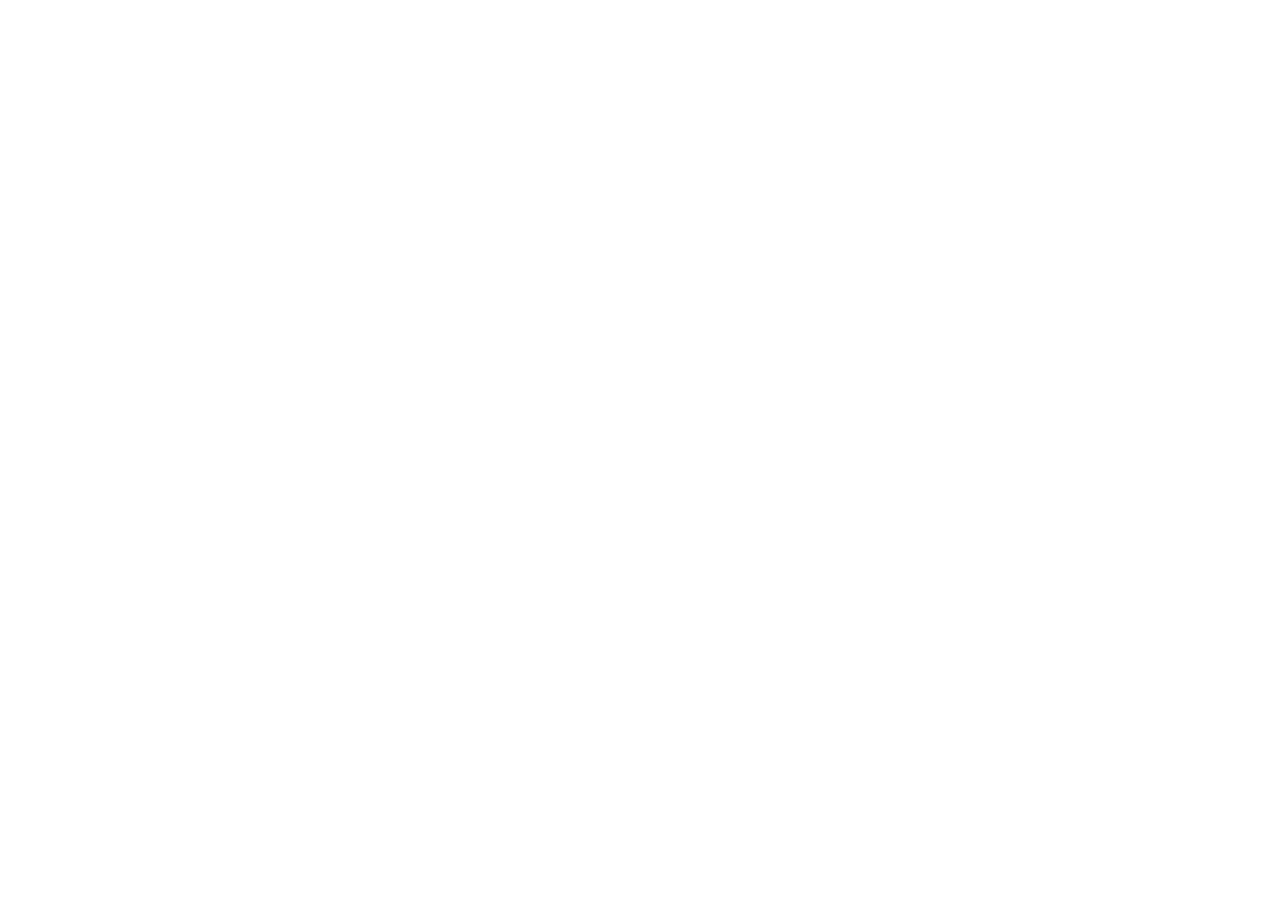
==== commit 1098a2b0: "Auto-generated commit" ====
--- a/index.html
+++ b/index.html
@@ -3,7 +3,7 @@
 <head>
   <meta charset="utf-8">
   <title>Assignment3HomesApp</title>
-  <base href="/assignment-3-homes-app">
+  <base href="/assignment-3-homes-app/">
   <meta name="viewport" content="width=device-width, initial-scale=1">
   <link rel="icon" type="image/x-icon" href="favicon.ico">
 <style>:root{--bs-blue:#0d6efd;--bs-indigo:#6610f2;--bs-purple:#6f42c1;--bs-pink:#d63384;--bs-red:#dc3545;--bs-orange:#fd7e14;--bs-yellow:#ffc107;--bs-green:#198754;--bs-teal:#20c997;--bs-cyan:#0dcaf0;--bs-black:#000;--bs-white:#fff;--bs-gray:#6c757d;--bs-gray-dark:#343a40;--bs-gray-100:#f8f9fa;--bs-gray-200:#e9ecef;--bs-gray-300:#dee2e6;--bs-gray-400:#ced4da;--bs-gray-500:#adb5bd;--bs-gray-600:#6c757d;--bs-gray-700:#495057;--bs-gray-800:#343a40;--bs-gray-900:#212529;--bs-primary:#0d6efd;--bs-secondary:#6c757d;--bs-success:#198754;--bs-info:#0dcaf0;--bs-warning:#ffc107;--bs-danger:#dc3545;--bs-light:#f8f9fa;--bs-dark:#212529;--bs-primary-rgb:13,110,253;--bs-secondary-rgb:108,117,125;--bs-success-rgb:25,135,84;--bs-info-rgb:13,202,240;--bs-warning-rgb:255,193,7;--bs-danger-rgb:220,53,69;--bs-light-rgb:248,249,250;--bs-dark-rgb:33,37,41;--bs-primary-text-emphasis:#052c65;--bs-secondary-text-emphasis:#2b2f32;--bs-success-text-emphasis:#0a3622;--bs-info-text-emphasis:#055160;--bs-warning-text-emphasis:#664d03;--bs-danger-text-emphasis:#58151c;--bs-light-text-emphasis:#495057;--bs-dark-text-emphasis:#495057;--bs-primary-bg-subtle:#cfe2ff;--bs-secondary-bg-subtle:#e2e3e5;--bs-success-bg-subtle:#d1e7dd;--bs-info-bg-subtle:#cff4fc;--bs-warning-bg-subtle:#fff3cd;--bs-danger-bg-subtle:#f8d7da;--bs-light-bg-subtle:#fcfcfd;--bs-dark-bg-subtle:#ced4da;--bs-primary-border-subtle:#9ec5fe;--bs-secondary-border-subtle:#c4c8cb;--bs-success-border-subtle:#a3cfbb;--bs-info-border-subtle:#9eeaf9;--bs-warning-border-subtle:#ffe69c;--bs-danger-border-subtle:#f1aeb5;--bs-light-border-subtle:#e9ecef;--bs-dark-border-subtle:#adb5bd;--bs-white-rgb:255,255,255;--bs-black-rgb:0,0,0;--bs-font-sans-serif:system-ui,-apple-system,"Segoe UI",Roboto,"Helvetica Neue","Noto Sans","Liberation Sans",Arial,sans-serif,"Apple Color Emoji","Segoe UI Emoji","Segoe UI Symbol","Noto Color Emoji";--bs-font-monospace:SFMono-Regular,Menlo,Monaco,Consolas,"Liberation Mono","Courier New",monospace;--bs-gradient:linear-gradient(180deg, rgba(255, 255, 255, .15), rgba(255, 255, 255, 0));--bs-body-font-family:var(--bs-font-sans-serif);--bs-body-font-size:1rem;--bs-body-font-weight:400;--bs-body-line-height:1.5;--bs-body-color:#212529;--bs-body-color-rgb:33,37,41;--bs-body-bg:#fff;--bs-body-bg-rgb:255,255,255;--bs-emphasis-color:#000;--bs-emphasis-color-rgb:0,0,0;--bs-secondary-color:rgba(33, 37, 41, .75);--bs-secondary-color-rgb:33,37,41;--bs-secondary-bg:#e9ecef;--bs-secondary-bg-rgb:233,236,239;--bs-tertiary-color:rgba(33, 37, 41, .5);--bs-tertiary-color-rgb:33,37,41;--bs-tertiary-bg:#f8f9fa;--bs-tertiary-bg-rgb:248,249,250;--bs-heading-color:inherit;--bs-link-color:#0d6efd;--bs-link-color-rgb:13,110,253;--bs-link-decoration:underline;--bs-link-hover-color:#0a58ca;--bs-link-hover-color-rgb:10,88,202;--bs-code-color:#d63384;--bs-highlight-color:#212529;--bs-highlight-bg:#fff3cd;--bs-border-width:1px;--bs-border-style:solid;--bs-border-color:#dee2e6;--bs-border-color-translucent:rgba(0, 0, 0, .175);--bs-border-radius:.375rem;--bs-border-radius-sm:.25rem;--bs-border-radius-lg:.5rem;--bs-border-radius-xl:1rem;--bs-border-radius-xxl:2rem;--bs-border-radius-2xl:var(--bs-border-radius-xxl);--bs-border-radius-pill:50rem;--bs-box-shadow:0 .5rem 1rem rgba(0, 0, 0, .15);--bs-box-shadow-sm:0 .125rem .25rem rgba(0, 0, 0, .075);--bs-box-shadow-lg:0 1rem 3rem rgba(0, 0, 0, .175);--bs-box-shadow-inset:inset 0 1px 2px rgba(0, 0, 0, .075);--bs-focus-ring-width:.25rem;--bs-focus-ring-opacity:.25;--bs-focus-ring-color:rgba(13, 110, 253, .25);--bs-form-valid-color:#198754;--bs-form-valid-border-color:#198754;--bs-form-invalid-color:#dc3545;--bs-form-invalid-border-color:#dc3545}*,:after,:before{box-sizing:border-box}@media(prefers-reduced-motion:no-preference){:root{scroll-behavior:smooth}}body{margin:0;font-family:var(--bs-body-font-family);font-size:var(--bs-body-font-size);font-weight:var(--bs-body-font-weight);line-height:var(--bs-body-line-height);color:var(--bs-body-color);text-align:var(--bs-body-text-align);background-color:var(--bs-body-bg);-webkit-text-size-adjust:100%;-webkit-tap-highlight-color:transparent}:root{--bs-breakpoint-xs:0;--bs-breakpoint-sm:576px;--bs-breakpoint-md:768px;--bs-breakpoint-lg:992px;--bs-breakpoint-xl:1200px;--bs-breakpoint-xxl:1400px}:root{--bs-btn-close-filter: }:root{--bs-carousel-indicator-active-bg:#fff;--bs-carousel-caption-color:#fff;--bs-carousel-control-icon-filter: }</style><link rel="stylesheet" href="styles-JG7EAGFK.css" media="print" onload="this.media='all'"><noscript><link rel="stylesheet" href="styles-JG7EAGFK.css"></noscript></head>
